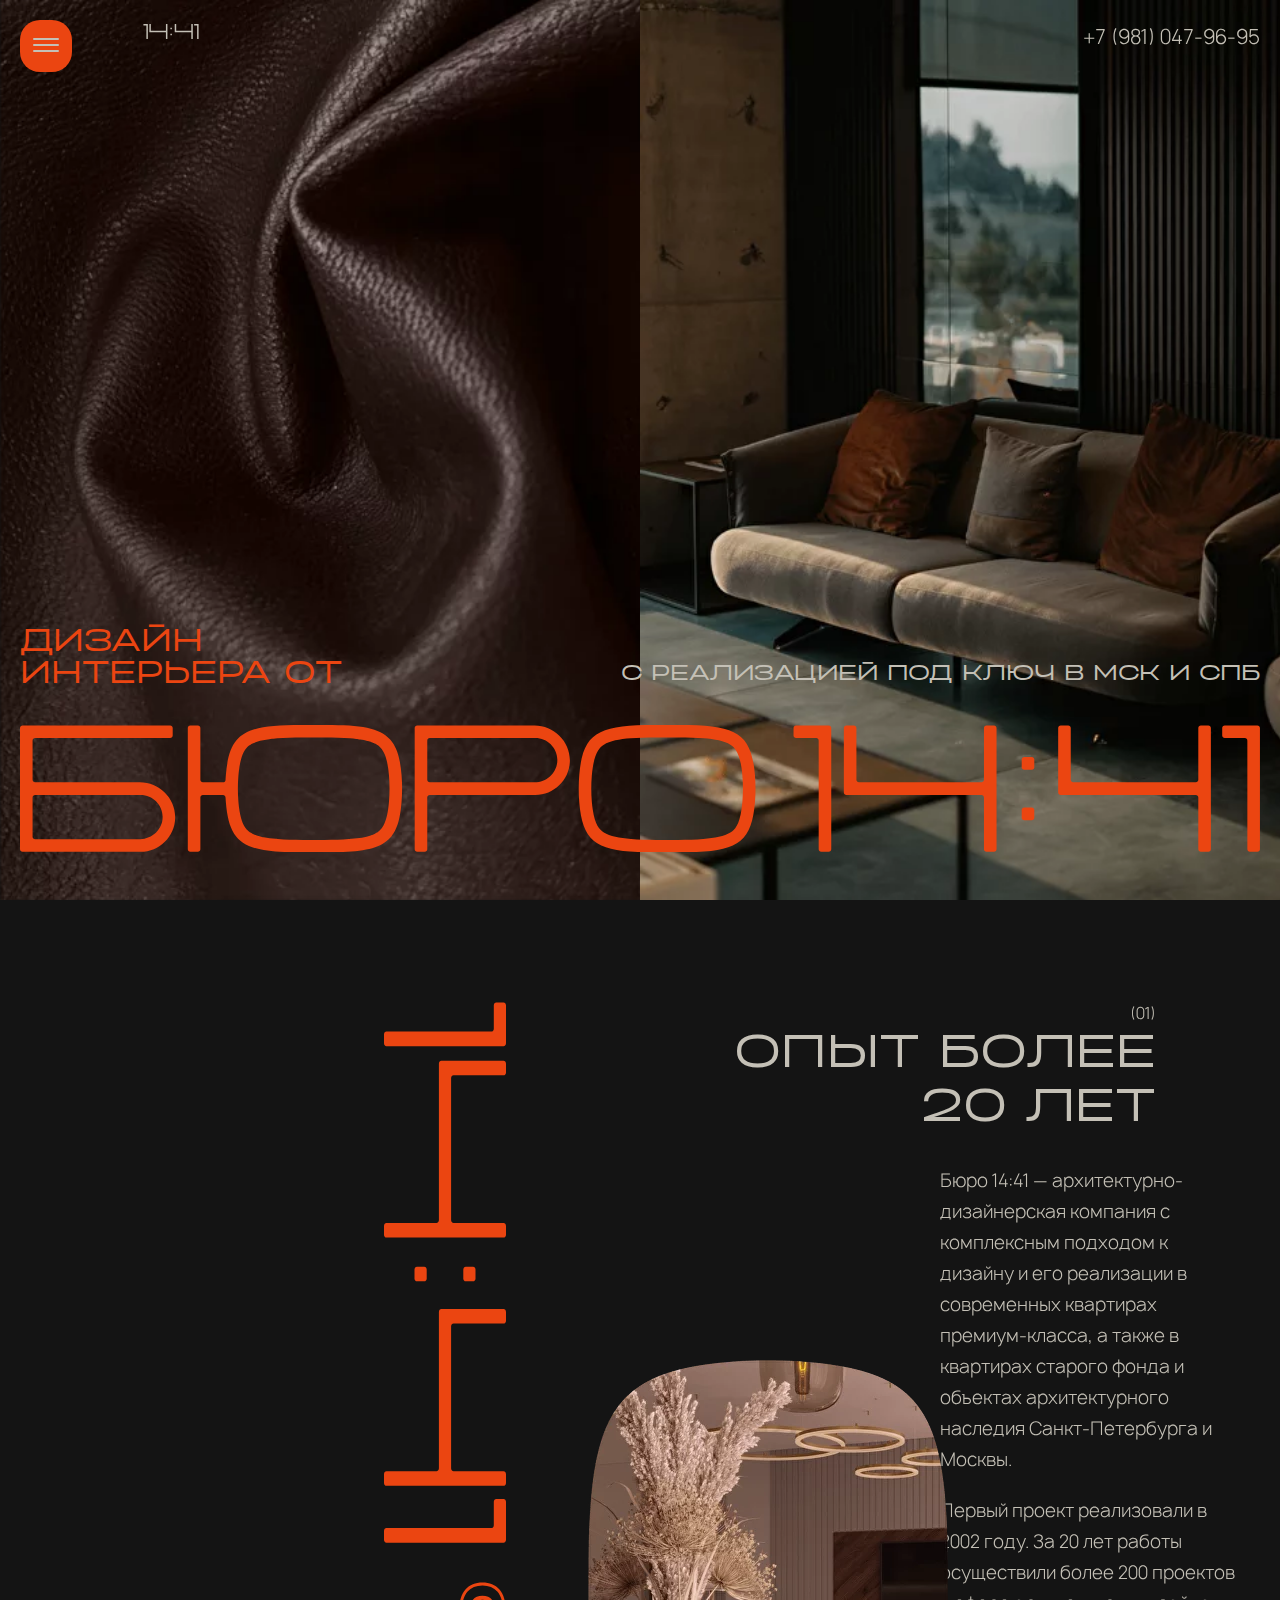
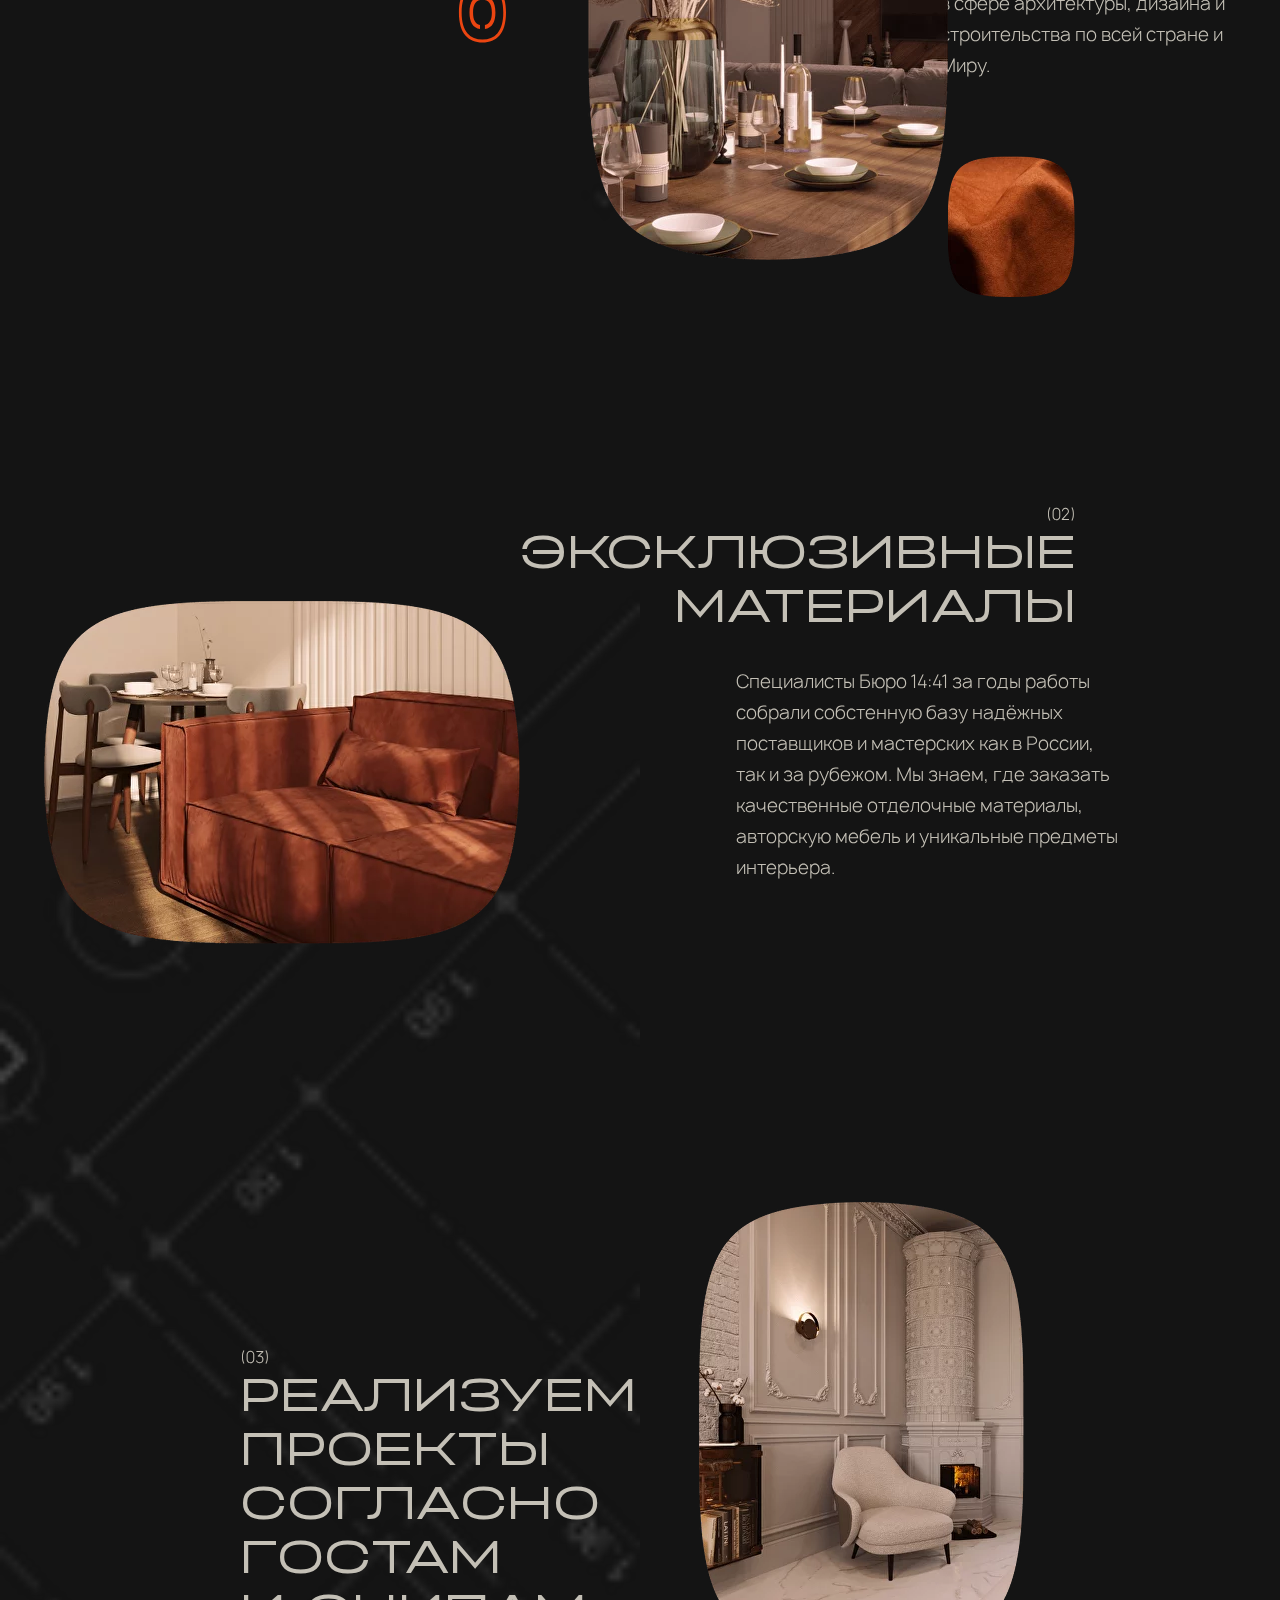
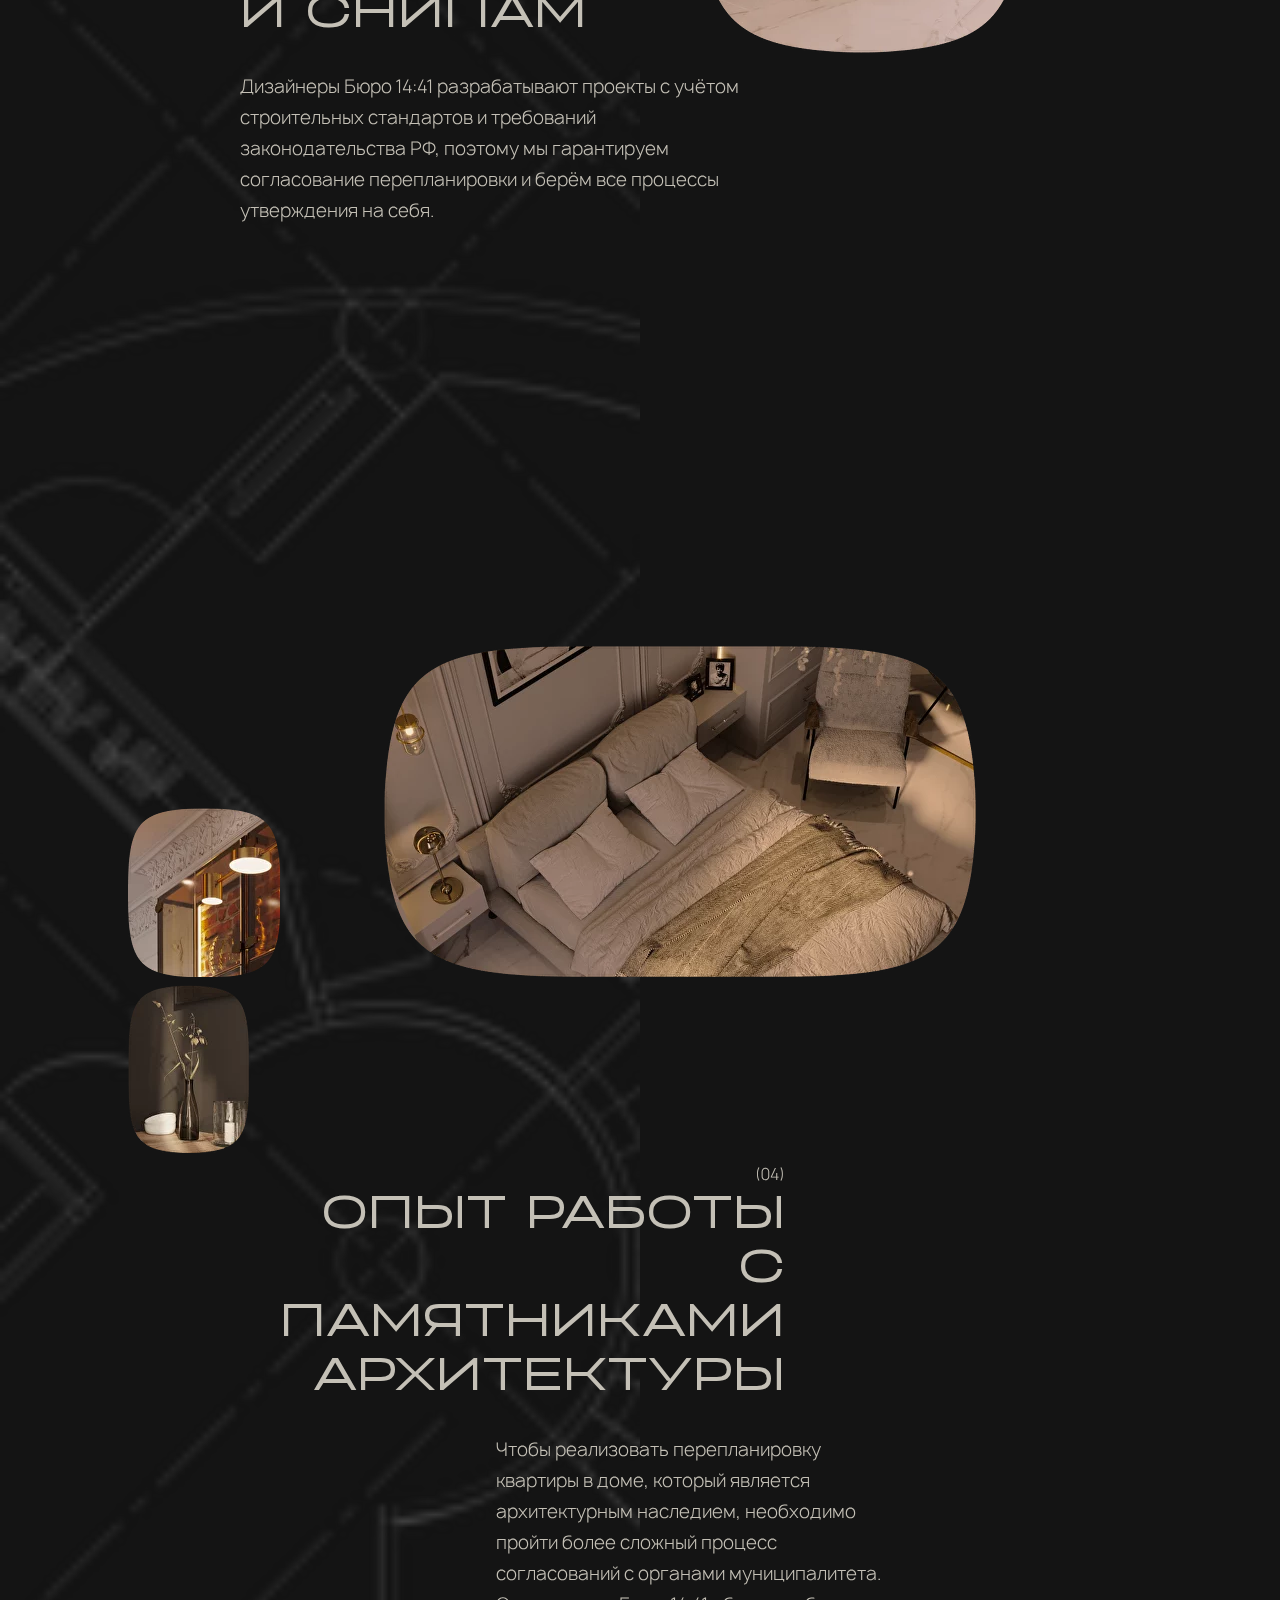
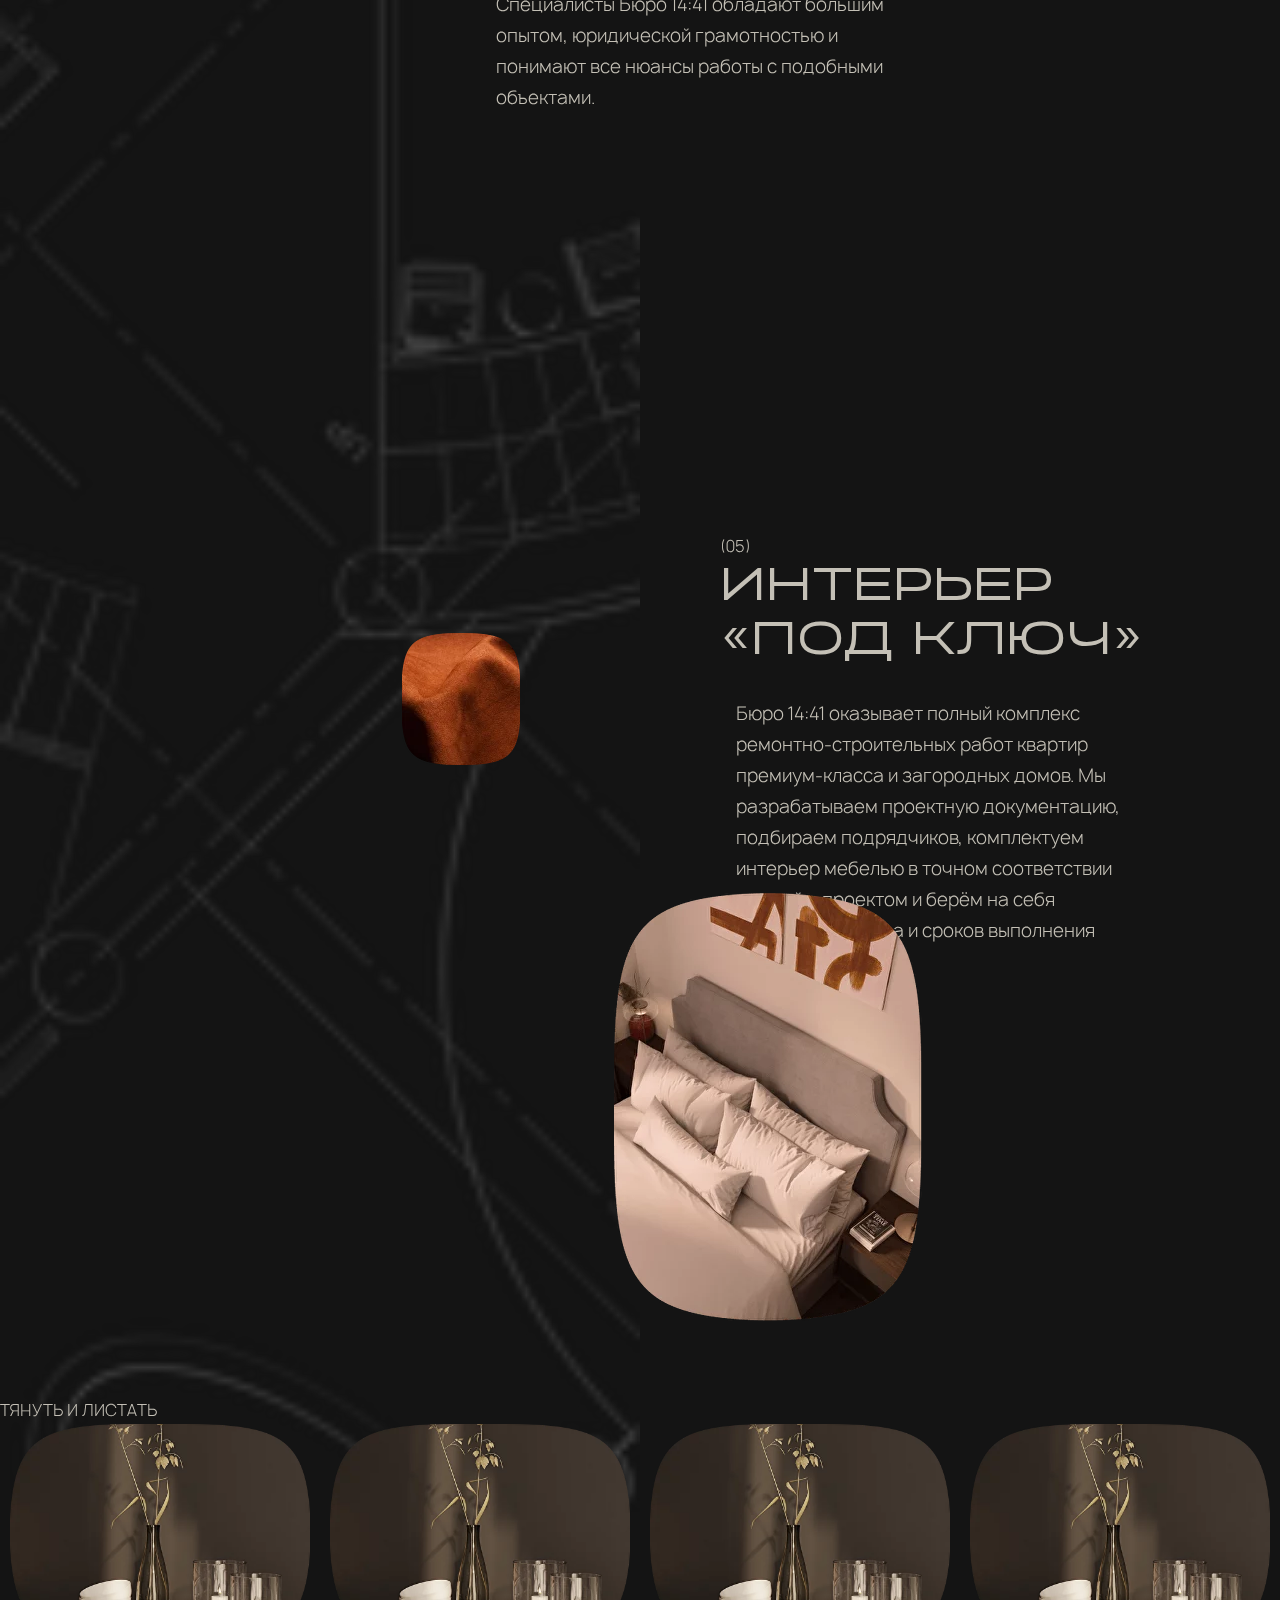
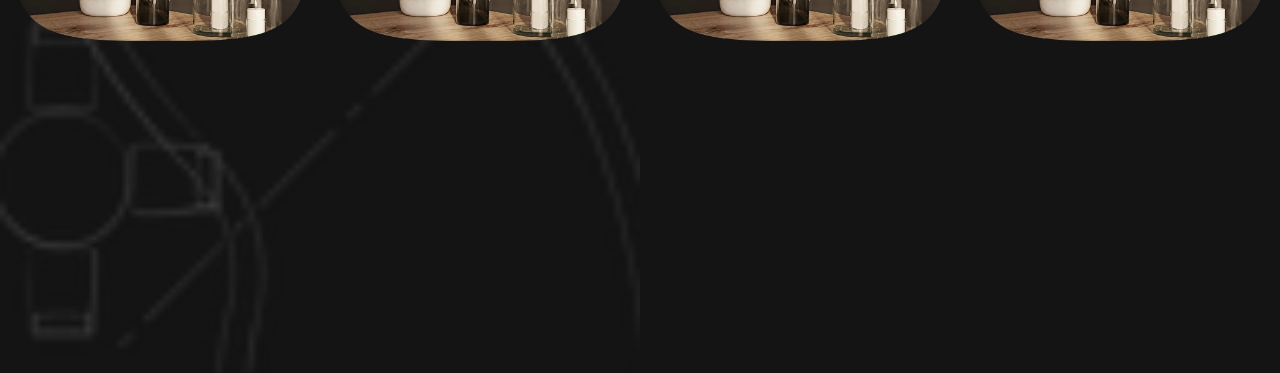
==== index.html @ eb059abb "first commit" ====
<!DOCTYPE html>
<html lang="en">
<head>
    <meta charset="UTF-8">
    <meta http-equiv="X-UA-Compatible" content="IE=edge">
    <meta name="viewport" content="width=device-width, initial-scale=1.0">
    <link rel="stylesheet" href="assets/template/css/slick.css">
    <link rel="stylesheet" href="assets/template/css/slick-theme.css">
    <link rel="stylesheet" href="assets/template/css/main.css">
    <title>Document</title>
</head>
<body>
    <main>
        <section class="first">
            <header class="header">
                <button class="menu-btn">
                    <span></span>
                </button>
                <span class="logo">
                    <svg xmlns="http://www.w3.org/2000/svg" width="58" height="15" viewBox="0 0 195 53" fill="none"> <path d="M84.8782 1.05698V51.7922C84.8782 52.3735 84.4049 52.8492 83.8264 52.8492H80.6711C80.0926 52.8492 79.6193 52.3735 79.6193 51.7922V30.124C79.6193 29.5427 79.146 29.067 78.5675 29.067H22.0873C21.5088 29.067 21.0355 28.5914 21.0355 28.0101V1.05698C21.0355 0.475642 21.5088 0 22.0873 0H25.2426C25.8211 0 26.2944 0.475642 26.2944 1.05698V22.7251C26.2944 23.3065 26.7677 23.7821 27.3461 23.7821H78.5675C79.146 23.7821 79.6193 23.3065 79.6193 22.7251V1.05698C79.6193 0.475642 80.0926 0 80.6711 0H83.8264C84.4049 0 84.8782 0.475642 84.8782 1.05698Z" fill="#C4C0B6"></path> <path d="M15.7766 1.05698V51.7922C15.7766 52.3735 15.3033 52.8492 14.7249 52.8492H11.5695C10.9911 52.8492 10.5178 52.3735 10.5178 51.7922V6.3419C10.5178 5.76056 10.0445 5.28492 9.46598 5.28492H1.05179C0.473312 5.28492 0 4.80927 0 4.22793V1.05698C0 0.475642 0.473312 0 1.05179 0H14.7249C15.3033 0 15.7766 0.475642 15.7766 1.05698Z" fill="#C4C0B6"></path> <path d="M174.489 1.05698V51.7922C174.489 52.3735 174.016 52.8492 173.438 52.8492H170.282C169.704 52.8492 169.231 52.3735 169.231 51.7922V30.124C169.231 29.5427 168.757 29.067 168.179 29.067H111.698C111.12 29.067 110.647 28.5914 110.647 28.0101V1.05698C110.647 0.475642 111.12 0 111.698 0H114.854C115.432 0 115.906 0.475642 115.906 1.05698V22.7251C115.906 23.3065 116.379 23.7821 116.957 23.7821H168.179C168.757 23.7821 169.231 23.3065 169.231 22.7251V1.05698C169.231 0.475642 169.704 0 170.282 0H173.438C174.016 0 174.489 0.475642 174.489 1.05698Z" fill="#C4C0B6"></path> <path d="M194.999 1.05698V51.7922C194.999 52.3735 194.526 52.8492 193.947 52.8492H190.792C190.213 52.8492 189.74 52.3735 189.74 51.7922V6.3419C189.74 5.76056 189.267 5.28492 188.688 5.28492H180.274C179.696 5.28492 179.222 4.80927 179.222 4.22793V1.05698C179.222 0.475642 179.696 0 180.274 0H193.947C194.526 0 194.999 0.475642 194.999 1.05698Z" fill="#C4C0B6"></path> <path d="M100.655 17.4402V14.2693C100.655 13.6855 100.184 13.2123 99.603 13.2123H96.4477C95.8668 13.2123 95.3959 13.6855 95.3959 14.2693V17.4402C95.3959 18.024 95.8668 18.4972 96.4477 18.4972H99.603C100.184 18.4972 100.655 18.024 100.655 17.4402Z" fill="#C4C0B6"></path> <path d="M100.655 38.5799V35.4089C100.655 34.8252 100.184 34.352 99.603 34.352H96.4477C95.8668 34.352 95.3959 34.8252 95.3959 35.4089V38.5799C95.3959 39.1636 95.8668 39.6369 96.4477 39.6369H99.603C100.184 39.6369 100.655 39.1636 100.655 38.5799Z" fill="#C4C0B6"></path> </svg> 
                </span>
                <a href="tel:+79810479695" class="header_phone phone">+7 (981) 047-96-95</a>

                <div class="nav">
                   <ul class="nav_list nav_list-menu">
                        <li class="nav_item">
                            <span class="nav_count">(01)</span>
                            <a href="#" class="nav_link">О нас</a>
                        </li>
                        <li class="nav_item">
                            <span class="nav_count">(02)</span>
                            <a href="#" class="nav_link">Услуги</a>
                        </li>
                        <li class="nav_item nav_item--row">
                            <span class="nav_count">(03)</span>
                            <a href="#" class="nav_link">Расчёт
                                <span class="nav_subtext nav_subtext-rigth">Стоимости</span>
                            </a>
                        </li>
                        <li class="nav_item">
                            <span class="nav_count">(04)</span>
                            <a href="#" class="nav_link">Основатели</a>
                        </li>
                        <li class="nav_item">
                            <span class="nav_count">(05)</span>
                            <a href="#" class="nav_link">Проекты</a>
                        </li>
                        <li class="nav_item nav_item--row">
                            <span class="nav_count">(06)</span>
                            <a href="#" class="nav_link">
                                <span class="nav_subtext">Историческое</span>
                                Наследие
                            </a>
                        </li>
                   </ul>
                   <ul class="nav_list nav_list--socials">
                        <li class="nav_item">
                            <a href="https://www.instagram.com/bureau14.41/?igshid=YmMyMTA2M2Y=">
                                <svg xmlns="http://www.w3.org/2000/svg" width="27" height="27" viewBox="0 0 69 69" fill="none"> <path d="M49.9588 0H19.0414C8.54196 0 0 8.54236 0 19.0418V49.9592C0 60.459 8.54196 69.0009 19.0414 69.0009H49.9588C60.459 69.0009 69.0009 60.4586 69.0009 49.9592V19.0418C69.0013 8.54236 60.459 0 49.9588 0ZM62.8792 49.9592C62.8792 57.0832 57.0832 62.8788 49.9592 62.8788H19.0414C11.9177 62.8792 6.1221 57.0832 6.1221 49.9592V19.0418C6.1221 11.9181 11.9177 6.1221 19.0414 6.1221H49.9588C57.0828 6.1221 62.8788 11.9181 62.8788 19.0418V49.9592H62.8792Z" fill="#EB4511"></path> <path d="M34.4998 16.72C24.6959 16.72 16.72 24.6958 16.72 34.4996C16.72 44.303 24.6959 52.2784 34.4998 52.2784C44.3037 52.2784 52.2796 44.303 52.2796 34.4996C52.2796 24.6958 44.3037 16.72 34.4998 16.72ZM34.4998 46.156C28.072 46.156 22.8421 40.9269 22.8421 34.4992C22.8421 28.0711 28.0716 22.8416 34.4998 22.8416C40.928 22.8416 46.1575 28.0711 46.1575 34.4992C46.1575 40.9269 40.9276 46.156 34.4998 46.156Z" fill="#EB4511"></path> <path d="M53.0225 11.53C51.843 11.53 50.6843 12.0074 49.8513 12.8439C49.0142 13.6763 48.533 14.8352 48.533 16.0185C48.533 17.1981 49.0146 18.3566 49.8513 19.1931C50.6839 20.0255 51.843 20.507 53.0225 20.507C54.2061 20.507 55.3612 20.0255 56.1978 19.1931C57.0345 18.3566 57.5121 17.1977 57.5121 16.0185C57.5121 14.8352 57.0345 13.6763 56.1978 12.8439C55.3652 12.0074 54.2061 11.53 53.0225 11.53Z" fill="#EB4511"></path> </svg> 
                            </a>
                        </li>
                        <li class="nav_item">
                            <a href="https://t.me/bureau1441">
                                <svg xmlns="http://www.w3.org/2000/svg" width="27" height="27" viewBox="0 0 69 69" fill="none"> <path d="M34.5907 0.0330157C41.4771 0.0330157 48.3634 0.0971816 55.2479 0.000932144C57.9931 -0.0387 60.1835 1.19178 62.3985 2.48266C63.0022 2.83557 63.5607 3.30361 64.0512 3.80562C64.5512 4.31517 64.9474 4.92664 65.3794 5.49847C65.6473 5.85328 65.9266 6.2043 66.1549 6.58553C66.8378 7.72731 67.7114 8.81247 68.1151 10.0505C68.7019 11.8528 68.9887 13.7457 68.9811 15.6858C68.9472 23.7047 68.9868 31.7255 68.9811 39.7444C68.9773 44.4153 69.0698 49.09 68.8849 53.7534C68.6962 58.5489 66.9095 62.6895 62.9852 65.6921C60.8288 67.3416 58.3685 68.2248 55.6819 68.657C53.4499 69.0155 51.2237 68.9797 48.9898 68.9816C37.9074 68.9891 26.8232 69.042 15.7408 68.9325C11.5543 68.891 7.64694 67.7266 4.50562 64.7221C2.45102 62.7556 1.02092 60.4078 0.394538 57.6204C0.185117 56.69 0.0530475 55.7218 0.0511608 54.7687C0.0285207 41.4882 0.070024 28.2096 0.00021673 14.929C-0.0111034 12.7417 0.420951 10.7639 1.31335 8.80115C2.76798 5.60793 5.13954 3.26398 8.05258 1.47487C9.65815 0.489729 11.4826 0.0065939 13.4353 0.0179174C20.4896 0.0556622 27.5401 0.0330157 34.5907 0.0330157ZM34.3039 64.622C51.1557 64.4446 64.5719 51.2415 64.5531 34.2921C64.5342 17.6882 51.4765 4.15098 34.2662 4.13588C17.5558 4.12078 4.09998 17.4013 4.09055 34.3299C4.083 51.2415 17.5388 64.4465 34.3039 64.622Z" fill="#EB4511"></path> <path d="M49.4018 24.2274C49.2961 24.7483 49.1509 25.5315 48.9754 26.309C48.3849 28.9228 47.7736 31.5329 47.1925 34.1486C46.7435 36.168 46.3397 38.1987 45.8963 40.218C45.4416 42.2845 44.9624 44.3473 44.4964 46.4119C44.3247 47.1687 44.1663 47.9293 43.9964 48.6861C43.6078 50.411 41.7739 51.2112 40.3193 50.1996C37.5176 48.2539 34.763 46.2364 31.9915 44.2492C31.3406 43.783 30.6953 43.3093 30.0482 42.8394C28.6332 41.8127 28.5634 40.9465 29.8105 39.7462C33.1669 36.5077 36.5271 33.2748 39.8797 30.0325C40.1684 29.7532 40.7004 29.4588 40.3589 29.004C39.991 28.5133 39.5495 28.953 39.1911 29.1795C34.3744 32.2104 29.5577 35.2413 24.7523 38.2892C23.5278 39.0668 22.2939 38.9045 21.028 38.4591C19.3243 37.8589 17.6112 37.2833 15.9169 36.653C15.4717 36.4869 14.9755 36.2472 14.6982 35.8887C14.0359 35.0394 14.4755 33.9486 15.5717 33.5353C19.7658 31.95 23.9618 30.3704 28.1577 28.7851C32.2424 27.2413 36.3271 25.6938 40.4118 24.1519C42.4758 23.3725 44.5285 22.5591 46.6114 21.8381C48.1472 21.3059 49.4433 22.3326 49.4018 24.2274Z" fill="#EB4511"></path> </svg> 
                            </a>
                        </li>
                        <li class="nav_item">
                            <a href="https://api.whatsapp.com/send?phone=79810479695">
                                <svg xmlns="http://www.w3.org/2000/svg" width="27" height="27" viewBox="0 0 69 69" fill="none"> <path fill-rule="evenodd" clip-rule="evenodd" d="M40.4934 0.043492C38.5258 0.0382539 36.5582 0.0330157 34.5907 0.0330157C32.6679 0.0330157 30.7451 0.0347 28.8222 0.0363843C23.6943 0.0408763 18.5658 0.0453687 13.4353 0.0179174C11.4826 0.0065939 9.65815 0.489728 8.05258 1.47487C5.13954 3.26398 2.76798 5.60793 1.31335 8.80115C0.420951 10.7639 -0.0111034 12.7417 0.00021673 14.929C0.0445034 23.3544 0.0439897 31.779 0.043476 40.2038C0.04318 45.0586 0.0428839 49.9136 0.0511608 54.7687C0.0530475 55.7218 0.185117 56.69 0.394538 57.6204C1.02092 60.4078 2.45102 62.7556 4.50562 64.7221C7.64694 67.7265 11.5543 68.891 15.7408 68.9325C24.4053 69.0181 33.0709 69.0045 41.7359 68.9908C44.1539 68.987 46.5719 68.9832 48.9898 68.9816C49.1849 68.9814 49.38 68.9815 49.575 68.9817C51.6126 68.9829 53.6449 68.9842 55.6819 68.657C58.3685 68.2248 60.8287 67.3416 62.9852 65.6921C66.9095 62.6895 68.6962 58.5489 68.8849 53.7534C69.0222 50.2912 69.0066 46.8228 68.991 43.3543C68.9856 42.1509 68.9801 40.9475 68.9811 39.7444C68.9833 36.6897 68.9789 33.6348 68.9744 30.5798C68.9673 25.615 68.9601 20.6501 68.9811 15.6858C68.9887 13.7457 68.7019 11.8528 68.1151 10.0505C67.8266 9.16584 67.2982 8.35923 66.7709 7.55425C66.5603 7.23271 66.3498 6.91142 66.1548 6.58553C65.9633 6.26571 65.736 5.96714 65.5095 5.66976C65.466 5.61267 65.4226 5.55562 65.3794 5.49847C65.2642 5.34601 65.1516 5.19074 65.0389 5.03532C64.7287 4.60783 64.4179 4.17932 64.0512 3.80562C63.5607 3.30361 63.0022 2.83557 62.3985 2.48266C60.1835 1.19178 57.9931 -0.0387 55.2479 0.000932144C50.3305 0.0696812 45.4121 0.056587 40.4934 0.043492ZM9.90297 57.7762C9.72814 57.8322 9.53288 57.8947 9.30682 57.9693C9.69822 56.9519 10.0678 55.954 10.4309 54.9735C11.2687 52.7114 12.0721 50.5421 13.0297 48.4407C13.9995 46.3131 13.9017 44.6424 12.8263 42.4703C5.75408 28.1986 14.4707 11.1973 30.2791 8.11337C43.7099 5.49212 56.7497 14.2735 59.1977 27.5869C61.6829 41.1112 52.6065 53.8768 38.9625 56.0876C33.4311 56.9839 28.2222 56.0663 23.3008 53.4683C22.722 53.1643 22.2429 53.1392 21.6485 53.3676C18.6492 54.5172 15.6432 55.6483 12.6371 56.7794C11.9982 57.0198 11.3593 57.2602 10.7205 57.5008C10.474 57.5934 10.2226 57.6739 9.90297 57.7762Z" fill="#EB4511"></path> <path d="M16.1534 51.4799C17.0611 49.1035 17.9263 46.7714 18.8488 44.4614C19.0804 43.8789 19.0156 43.4572 18.684 42.9394C11.3331 31.425 17.3612 16.5927 30.6606 13.445C41.4109 10.9003 52.3428 18.2405 54.0656 29.165C55.7459 39.812 48.8044 49.6287 38.2172 51.4522C33.6303 52.2419 29.2509 51.4781 25.2179 49.1053C24.4972 48.6818 23.9192 48.6522 23.169 48.9592C21.1756 49.7748 19.1527 50.5201 17.1352 51.2747C16.8574 51.3782 16.5924 51.5817 16.1534 51.4799ZM27.5706 21.1867C26.4591 20.9203 25.7051 21.5288 25.0104 22.2834C23.1671 24.2807 22.6632 27.421 24.1082 30.1322C26.585 34.7853 29.8881 38.7209 34.8214 40.9864C36.9556 41.9666 39.1619 42.7674 41.561 42.7249C44.1138 42.6805 46.2516 40.844 46.6759 38.3713C46.8203 37.5299 46.7166 36.742 45.8496 36.313C44.4435 35.6157 43.0226 34.9462 41.6036 34.2731C40.8941 33.9365 40.2939 34.09 39.8066 34.7114C39.3509 35.2939 38.8674 35.8543 38.4209 36.4443C38.0634 36.9159 37.6688 36.975 37.1316 36.7439C34.3398 35.5399 32.0852 33.7145 30.3698 31.1901C29.8233 30.3875 29.7714 29.84 30.5347 29.1539C31.6647 28.1386 31.9352 26.9309 31.1479 25.5161C30.6421 24.6062 30.2457 23.626 29.8918 22.644C29.488 21.5232 28.8137 20.9425 27.5706 21.1867Z" fill="#EB4511"></path> </svg> 
                            </a>
                        </li>
                        <li class="nav_item">
                            <a href="https://vk.com/public211568130">
                                <svg xmlns="http://www.w3.org/2000/svg" width="27" height="27" viewBox="0 0 137 137" fill="none"> <path fill-rule="evenodd" clip-rule="evenodd" d="M68.679 0.0655519C72.5856 0.0655519 76.4922 0.0759523 80.3987 0.0863525C90.1647 0.112352 99.9301 0.13835 109.694 0.00185075C115.144 -0.076838 119.493 2.36626 123.891 4.92926C125.09 5.62997 126.198 6.55924 127.172 7.55597C127.9 8.2979 128.517 9.14866 129.133 9.9974L129.133 9.99753C129.357 10.3061 129.581 10.6144 129.809 10.9171L130.068 11.2572C130.517 11.8476 130.969 12.4404 131.349 13.0754C131.736 13.7225 132.154 14.3604 132.572 14.9988C133.619 16.5971 134.668 18.1986 135.241 19.9551C136.406 23.5335 136.976 27.2918 136.961 31.1438C136.919 40.9976 136.933 50.8529 136.947 60.7078V60.7156C136.956 66.7812 136.965 72.8467 136.961 78.9116C136.959 81.2947 136.969 83.6783 136.98 86.0619L136.98 86.0791C137.011 92.9657 137.042 99.8522 136.769 106.726C136.395 116.248 132.847 124.469 125.056 130.43C120.774 133.705 115.889 135.459 110.555 136.317C106.511 136.967 102.476 136.964 98.4301 136.962L97.2682 136.961C92.4678 136.965 87.6671 136.972 82.8663 136.98H82.8658H82.8623C65.6593 137.007 48.455 137.034 31.2531 136.864C22.9408 136.782 15.1828 134.47 8.9458 128.504C4.86644 124.6 2.02701 119.938 0.783348 114.404C0.367545 112.557 0.105325 110.634 0.101579 108.742C0.0851451 99.1023 0.0857329 89.463 0.0863207 79.8237C0.0873407 63.0965 0.0883606 46.3696 0.000430314 29.6413C-0.0220455 25.2984 0.835789 21.3715 2.60763 17.4745C5.49577 11.1344 10.2045 6.48055 15.9882 2.92832C19.176 0.972345 22.7984 0.0130921 26.6755 0.0355745C36.862 0.0900785 47.0445 0.0811589 57.2259 0.0722403C61.0437 0.068896 64.8614 0.0655519 68.679 0.0655519ZM106.76 79.1958C105.903 78.3992 105.046 77.6024 104.201 76.7929C101.324 74.0381 101.14 72.4394 103.457 69.2672C104.799 67.4184 106.197 65.6087 107.594 63.7996C108.822 62.2103 110.05 60.6213 111.239 59.0066C111.329 58.8845 111.419 58.7624 111.508 58.6403C113.799 55.5286 116.097 52.4075 117.3 48.6904C118.093 46.2283 117.389 45.1436 114.82 44.7139C114.382 44.6403 113.925 44.6339 113.473 44.6339L98.2285 44.6206C96.3501 44.585 95.3104 45.3904 94.6479 47.0272C93.7537 49.2332 92.8309 51.4409 91.7579 53.5668C89.3398 58.4015 86.6331 63.0705 82.8408 67.0212C82.7865 67.0775 82.7319 67.1348 82.6768 67.1925C81.8793 68.0283 80.9871 68.9632 79.6774 68.543C77.9278 67.912 77.4154 65.0827 77.4427 64.1293L77.4292 46.8598C77.0878 44.3971 76.534 43.2975 74.0404 42.8145H58.2011C56.0889 42.8145 55.0293 43.6202 53.9029 44.9146C53.2543 45.665 53.0549 46.1543 54.3944 46.4035C57.0196 46.892 58.5013 48.5637 58.8914 51.1459C59.5267 55.2835 59.4789 59.4286 59.1167 63.5807C59.0073 64.7874 58.7948 66.0011 58.3097 67.128C57.5451 68.9052 56.3076 69.2672 54.6823 68.1748C53.2133 67.1883 52.1816 65.7865 51.1697 64.3848C47.3705 59.1198 44.3436 53.4397 41.8699 47.4695C41.1524 45.7464 39.9222 44.7003 38.0639 44.6735C33.4863 44.5988 28.9148 44.5926 24.3427 44.6798C21.5892 44.7265 20.7692 46.0413 21.8904 48.4907C26.8712 59.3625 32.4133 69.9382 39.6497 79.5624C43.3667 84.5049 47.6369 88.871 53.1438 91.9635C59.3901 95.4716 66.1138 96.5236 73.1985 96.1957C76.5135 96.0474 77.5111 95.1957 77.6612 91.9563C77.7706 89.7361 78.0233 87.5303 79.1368 85.5381C80.2302 83.5795 81.891 83.2064 83.8041 84.4253C84.7605 85.035 85.5612 85.8063 86.3261 86.6259C86.9291 87.2741 87.525 87.9284 88.1208 88.5827C89.3685 89.953 90.6161 91.3231 91.9294 92.6361C94.354 95.0621 97.2377 96.4904 100.852 96.196L114.868 96.2023C117.122 96.0549 118.298 93.339 117 90.8709C116.084 89.1347 114.887 87.591 113.623 86.0949C111.518 83.6194 109.14 81.4086 106.76 79.1958Z" fill="#EB4511"></path> </svg> 
                            </a>
                        </li>
                   </ul>
                </div>
            </header>

            <div class="bg bg-left" style="background-image: url(assets/template/img/first-left-bg.png);"></div>
            <div class="bg bg-right" style="background-image: url(assets/template/img/first-rigth-bg.png);"></div>
            <div class="container">
                <div class="first_text">
                    <p class="text-orange">ДИЗАЙН <br> ИНТЕРЬЕРА ОТ</p>
                    <p>С РЕАЛИЗАЦИЕЙ ПОД КЛЮЧ В МСК И СПБ</p>
                </div>
                <div class="first_title">
                    <svg xmlns="http://www.w3.org/2000/svg"  viewBox="0 0 4640 477" fill="none"> <path d="M3654.35 11.2063V465.134C3654.35 470.335 3650.11 474.591 3644.93 474.591H3616.69C3611.51 474.591 3607.28 470.335 3607.28 465.134V271.269C3607.28 266.068 3603.04 261.812 3597.86 261.812H3092.33C3087.15 261.812 3082.92 257.557 3082.92 252.355V11.2063C3082.92 6.00508 3087.15 1.74951 3092.33 1.74951H3120.57C3125.75 1.74951 3129.99 6.00508 3129.99 11.2063V205.071C3129.99 210.273 3134.22 214.528 3139.4 214.528H3597.86C3603.04 214.528 3607.28 210.273 3607.28 205.071V11.2063C3607.28 6.00508 3611.51 1.74951 3616.69 1.74951H3644.93C3650.11 1.74951 3654.35 6.00508 3654.35 11.2063Z" fill="#EB4511"></path> <path d="M3035.84 11.2063V465.134C3035.84 470.335 3031.61 474.591 3026.43 474.591H2998.19C2993.01 474.591 2988.77 470.335 2988.77 465.134V58.4905C2988.77 53.2892 2984.54 49.0336 2979.36 49.0336H2904.05C2898.87 49.0336 2894.63 44.7781 2894.63 39.5768V11.2063C2894.63 6.00508 2898.87 1.74951 2904.05 1.74951H3026.43C3031.61 1.74951 3035.84 6.00508 3035.84 11.2063Z" fill="#EB4511"></path> <path d="M4456.43 11.2063V465.134C4456.43 470.335 4452.19 474.591 4447.01 474.591H4418.77C4413.59 474.591 4409.36 470.335 4409.36 465.134V271.269C4409.36 266.068 4405.12 261.812 4399.94 261.812H3894.41C3889.23 261.812 3884.99 257.557 3884.99 252.355V11.2063C3884.99 6.00508 3889.23 1.74951 3894.41 1.74951H3922.65C3927.83 1.74951 3932.06 6.00508 3932.06 11.2063V205.071C3932.06 210.273 3936.3 214.528 3941.48 214.528H4399.94C4405.12 214.528 4409.36 210.273 4409.36 205.071V11.2063C4409.36 6.00508 4413.59 1.74951 4418.77 1.74951H4447.01C4452.19 1.74951 4456.43 6.00508 4456.43 11.2063Z" fill="#EB4511"></path> <path d="M4640 11.2063V465.134C4640 470.335 4635.76 474.591 4630.59 474.591H4602.34C4597.17 474.591 4592.93 470.335 4592.93 465.134V58.4905C4592.93 53.2892 4588.69 49.0336 4583.52 49.0336H4508.2C4503.03 49.0336 4498.79 44.7781 4498.79 39.5768V11.2063C4498.79 6.00508 4503.03 1.74951 4508.2 1.74951H4630.59C4635.76 1.74951 4640 6.00508 4640 11.2063Z" fill="#EB4511"></path> <path d="M3795.56 157.787V129.417C3795.56 124.194 3791.34 119.96 3786.15 119.96H3757.9C3752.7 119.96 3748.49 124.194 3748.49 129.417V157.787C3748.49 163.01 3752.7 167.244 3757.9 167.244H3786.15C3791.34 167.244 3795.56 163.01 3795.56 157.787Z" fill="#EB4511"></path> <path d="M3795.56 346.924V318.553C3795.56 313.33 3791.34 309.096 3786.15 309.096H3757.9C3752.7 309.096 3748.49 313.33 3748.49 318.553V346.924C3748.49 352.147 3752.7 356.38 3757.9 356.38H3786.15C3791.34 356.38 3795.56 352.147 3795.56 346.924Z" fill="#EB4511"></path> <path d="M1427.83 187.292C1426.32 169.041 1424.25 152.491 1421.38 137.502C1420.44 132.537 1419.4 127.714 1418.27 123.081C1416.77 116.886 1415.12 111.023 1413.29 105.396C1412.16 101.945 1410.93 98.6347 1409.71 95.3721C1408.44 92.1568 1407.12 89.036 1405.71 86.0098C1404.29 82.9837 1402.84 80.052 1401.28 77.215C1399.73 74.3779 1398.13 71.6355 1396.43 69.0348C1394.69 66.3869 1392.95 63.8336 1391.07 61.4221C1389.23 58.9633 1387.26 56.5991 1385.23 54.3295C1345.74 10.2134 1274 0 1146.49 0H1051.69C842.37 0 783.391 27.4721 770.352 187.292C770.117 190.319 769.882 193.345 769.693 196.418C769.505 198.972 769.364 201.572 769.222 204.173C769.175 204.598 769.128 205.024 769.128 205.497C768.893 210.556 764.798 214.528 759.761 214.528H684.402C679.224 214.528 674.988 210.273 674.988 205.071V11.2063C674.988 6.00508 670.751 1.74951 665.574 1.74951H637.332C632.154 1.74951 627.917 6.00508 627.917 11.2063V465.134C627.917 470.335 632.154 474.591 637.332 474.591H665.574C670.751 474.591 674.988 470.335 674.988 465.134V271.269C674.988 266.068 679.224 261.812 684.402 261.812H759.761C764.798 261.812 768.893 265.784 769.128 270.844C769.128 271.269 769.128 271.647 769.222 272.026C769.317 274.674 769.505 277.321 769.693 279.969C769.882 283.043 770.117 286.069 770.352 289.095C783.391 448.916 842.37 476.34 1051.69 476.34H1146.49C1274 476.34 1345.74 466.174 1385.23 422.058C1387.26 419.789 1389.23 417.424 1391.07 414.966C1392.95 412.554 1394.69 410.001 1396.43 407.353C1398.13 404.752 1399.73 402.01 1401.28 399.173C1402.84 396.336 1404.29 393.404 1405.71 390.378C1407.12 387.352 1408.44 384.231 1409.71 381.016C1410.93 377.753 1412.16 374.443 1413.29 370.991C1415.12 365.412 1416.77 359.501 1418.27 353.307C1419.4 348.673 1420.44 343.85 1421.38 338.885C1424.25 323.896 1426.32 307.347 1427.83 289.095C1430.56 255.24 1430.56 221.148 1427.83 187.292ZM1380.9 285.218C1380.71 287.819 1380.48 290.325 1380.24 292.783C1379.96 295.715 1379.68 298.552 1379.35 301.295C1379.16 303.186 1378.92 305.03 1378.69 306.874C1378.31 309.948 1377.89 312.926 1377.46 315.811C1377.14 317.939 1376.85 319.972 1376.52 321.958C1376.15 324.275 1375.77 326.45 1375.35 328.625C1374.92 330.8 1374.55 332.88 1374.08 334.914C1373.37 338.318 1372.62 341.581 1371.86 344.607C1371.49 345.931 1371.16 347.207 1370.83 348.437C1370.12 351.085 1369.37 353.591 1368.57 355.955C1366.64 361.913 1364.57 367.114 1362.36 371.748C1361.93 372.646 1361.46 373.545 1361.04 374.396C1358.64 379.124 1356.09 383.096 1353.46 386.548C1352.94 387.257 1352.38 387.919 1351.86 388.581C1347.81 393.451 1343.62 397.187 1339.34 400.166C1338.87 400.544 1338.4 400.875 1337.93 401.206C1337.17 401.679 1336.47 402.152 1335.71 402.624C1333.41 404.09 1330.96 405.461 1328.32 406.738C1327.05 407.4 1325.73 408.062 1324.37 408.629C1323 409.244 1321.59 409.859 1320.13 410.426C1318.96 410.946 1317.73 411.419 1316.46 411.845C1315.1 412.365 1313.73 412.838 1312.32 413.311C1292.74 419.883 1268.12 423.76 1240.82 426.03C1238.75 426.172 1236.68 426.361 1234.56 426.503C1234.18 426.55 1233.76 426.597 1233.34 426.597C1232.3 426.692 1231.31 426.787 1230.28 426.834C1204.58 429.104 1174.69 429.955 1139.95 429.955H1058.19C1022.18 429.955 991.347 429.056 964.941 426.597H964.658C964.282 426.597 963.952 426.55 963.576 426.503C961.599 426.361 959.669 426.219 957.739 426.03C941.406 424.706 926.014 422.767 912.081 420.025C909.821 419.599 907.656 419.127 905.491 418.654C901.208 417.708 897.065 416.668 893.112 415.533C891.558 415.107 890.052 414.682 888.593 414.162C887.698 413.925 886.804 413.594 885.91 413.311C884.498 412.838 883.086 412.365 881.721 411.845C880.45 411.372 879.226 410.899 878.049 410.426C876.59 409.859 875.178 409.244 873.813 408.629C872.448 408.062 871.13 407.4 869.859 406.738C867.223 405.461 864.775 404.09 862.469 402.624C861.716 402.152 861.01 401.679 860.256 401.206C859.786 400.875 859.315 400.544 858.844 400.166C855.785 398.038 852.725 395.484 849.713 392.411C849.195 391.844 848.63 391.276 848.112 390.662C847.453 389.952 846.841 389.196 846.182 388.439C845.665 387.824 845.147 387.21 844.676 386.548C844.205 385.933 843.735 385.271 843.264 384.609C841.522 382.15 839.781 379.408 838.133 376.382C837.616 375.436 837.051 374.396 836.533 373.356C834.085 368.438 831.779 362.811 829.661 356.286C829.331 355.198 828.955 354.064 828.625 352.929C828.39 352.314 828.202 351.699 828.06 351.037C827.637 349.572 827.213 348.059 826.789 346.451C825.801 342.763 824.86 338.838 824.012 334.677C823.447 332.171 822.93 329.523 822.459 326.828C822.177 325.126 821.847 323.471 821.612 321.769C821.376 320.492 821.188 319.168 820.953 317.797C820.953 317.371 820.812 316.946 820.764 316.52C820.294 313.447 819.87 310.231 819.446 306.874C819.211 305.219 819.023 303.47 818.835 301.72C818.223 296.472 817.705 290.987 817.234 285.218C814.692 254.01 814.692 222.377 817.234 191.17C817.893 183.273 818.646 175.897 819.494 169.041C819.776 167.055 820.011 165.163 820.294 163.272C820.482 162.043 820.623 160.861 820.812 159.679C821.094 157.693 821.423 155.707 821.706 153.815C821.988 152.302 822.224 150.836 822.506 149.418C823.448 144.169 824.483 139.252 825.566 134.713C825.942 133.058 826.366 131.497 826.789 129.937C827.166 128.376 827.59 126.816 828.06 125.35C828.343 124.405 828.625 123.459 828.908 122.513C829.143 121.662 829.425 120.811 829.708 120.007C837.71 95.6085 848.065 83.8348 858.844 76.222C859.409 75.7965 859.974 75.4182 860.539 74.9926C861.198 74.5671 861.81 74.1888 862.469 73.7633C864.869 72.2502 867.505 70.7843 870.235 69.4604C871.318 68.893 872.401 68.3729 873.483 67.9473C873.719 67.8055 873.907 67.7109 874.142 67.6163C875.366 67.0489 876.637 66.5288 877.955 66.0087C879.132 65.5358 880.355 65.063 881.579 64.5901C883.368 63.9282 885.157 63.3135 887.039 62.6988H887.086C888.969 62.0368 890.899 61.4694 892.876 60.902C894.712 60.3818 896.642 59.8617 898.619 59.3416C909.068 56.6937 920.553 54.6132 932.886 52.9582C935.145 52.6272 937.452 52.3435 939.758 52.1071C940.794 51.9653 941.829 51.8707 942.865 51.7761C944.701 51.5397 946.583 51.3506 948.466 51.1614C953.126 50.6886 957.88 50.3103 962.681 49.932H962.823C989.653 47.3314 1021.19 46.3857 1058.19 46.3857H1139.95C1176.57 46.3857 1207.87 47.2841 1234.56 49.8375C1234.84 49.8375 1235.12 49.8848 1235.36 49.932C1243.22 50.4995 1250.89 51.2087 1258.33 52.1071C1260.78 52.3908 1263.23 52.6745 1265.63 53.0055C1268.03 53.3365 1270.43 53.6675 1272.78 54.0458C1277.72 54.755 1282.57 55.6061 1287.18 56.5518C1289.07 56.9301 1290.9 57.3084 1292.69 57.7339C1293.91 57.9704 1295.09 58.2541 1296.22 58.5378C1297.96 58.916 1299.66 59.3416 1301.3 59.8144C1303.8 60.4764 1306.25 61.1384 1308.6 61.8949C1309.45 62.1314 1310.3 62.4151 1311.14 62.6988C1311.9 62.9352 1312.6 63.1716 1313.35 63.4553C1314.48 63.7863 1315.52 64.1646 1316.6 64.5901C1317.83 65.0157 1319.05 65.4885 1320.23 66.0087C1321.55 66.5288 1322.82 67.0489 1324.04 67.6163C1324.28 67.6163 1324.46 67.8055 1324.7 67.9473C1325.78 68.3729 1326.86 68.893 1327.95 69.4604C1330.68 70.7843 1333.31 72.2502 1335.71 73.7633C1336.47 74.2361 1337.17 74.7089 1337.93 75.1818C1338.4 75.5128 1338.87 75.8438 1339.34 76.222C1341.74 77.9243 1344.14 79.8156 1346.54 82.0853C1347.1 82.6527 1347.72 83.2201 1348.28 83.8348C1349.46 85.0169 1350.63 86.3408 1351.76 87.7121C1352.38 88.374 1352.89 89.0833 1353.46 89.8399C1354.02 90.5964 1354.59 91.353 1355.15 92.1568C1358.64 97.1216 1361.98 103.174 1364.99 110.645C1365.37 111.591 1365.74 112.536 1366.12 113.529C1366.59 114.664 1367.02 115.846 1367.44 117.028C1368.33 119.534 1369.18 122.135 1369.98 124.972C1370.22 125.87 1370.5 126.816 1370.78 127.809C1371.53 130.41 1372.24 133.152 1372.85 136.036C1373.7 139.63 1374.55 143.46 1375.3 147.479C1376.05 151.498 1376.76 155.801 1377.42 160.293C1377.94 163.745 1378.45 167.339 1378.88 171.121C1379.11 172.824 1379.3 174.62 1379.49 176.417C1379.68 178.072 1379.87 179.774 1380.01 181.524C1380.34 184.645 1380.62 187.86 1380.9 191.17C1383.44 222.377 1383.44 254.01 1380.9 285.218Z" fill="#EB4511"></path> <path d="M1925.46 1.74951H1486.39C1481.21 1.74951 1476.97 6.00508 1476.97 11.2063V465.134C1476.97 470.335 1481.21 474.591 1486.39 474.591H1514.63C1519.81 474.591 1524.04 470.335 1524.04 465.134V271.269C1524.04 266.068 1528.28 261.812 1533.46 261.812H1928.38C1999.03 261.812 2056.45 204.977 2057.77 134.334C2059.18 61.4221 1998.04 1.74951 1925.46 1.74951ZM1926.21 214.528H1533.46C1528.28 214.528 1524.04 210.273 1524.04 205.071V58.4905C1524.04 53.2892 1528.28 49.0336 1533.46 49.0336H1928.38C1973.33 49.0336 2009.99 85.3951 2010.75 130.362C2011.5 176.654 1972.29 214.528 1926.21 214.528Z" fill="#EB4511"></path> <path d="M448.533 214.575H56.4843C51.3066 214.575 47.0703 210.32 47.0703 205.119V58.4905C47.0703 53.2892 51.3066 49.0336 56.4843 49.0336H562.019C567.197 49.0336 571.433 44.7781 571.433 39.5768V11.2063C571.433 6.00508 567.197 1.74951 562.019 1.74951H9.41406C4.23632 1.74951 0 6.00508 0 11.2063V465.134C0 470.335 4.23632 474.591 9.41406 474.591H451.404C522.056 474.591 579.482 417.755 580.8 347.113C582.212 274.201 521.068 214.575 448.533 214.575ZM449.286 427.307H56.4843C51.3066 427.307 47.0703 423.051 47.0703 417.85V271.316C47.0703 266.115 51.3066 261.86 56.4843 261.86H451.404C496.356 261.86 532.977 298.221 533.777 343.188C534.577 389.479 495.368 427.307 449.286 427.307Z" fill="#EB4511"></path> <path d="M2750.27 187.292C2737.23 27.4721 2678.25 0 2468.98 0H2374.18C2164.86 0 2105.88 27.4721 2092.84 187.292C2090.06 221.148 2090.06 255.24 2092.84 289.095C2105.88 448.916 2164.86 476.34 2374.18 476.34H2468.98C2678.25 476.34 2737.23 448.916 2750.27 289.095C2753.05 255.24 2753.05 221.148 2750.27 187.292ZM2658.2 402.624C2635.94 416.715 2599.36 423.429 2557.05 426.503C2556.67 426.55 2556.25 426.597 2555.82 426.597C2529.42 429.056 2498.54 429.955 2462.43 429.955H2380.67C2344.52 429.955 2313.6 429.056 2287.14 426.597C2286.77 426.597 2286.44 426.55 2286.06 426.503C2243.75 423.429 2207.22 416.668 2184.96 402.624C2168.15 392.033 2151.77 373.781 2143.25 316.52C2141.84 307.158 2140.66 296.803 2139.72 285.218C2137.18 254.01 2137.18 222.377 2139.72 191.17C2140.66 179.538 2141.89 169.088 2143.3 159.679C2151.82 102.559 2168.2 84.3076 2184.96 73.7633C2207.08 59.8144 2243.28 53.0528 2285.17 49.932C2312.05 47.3314 2343.63 46.3857 2380.67 46.3857H2462.43C2499.06 46.3857 2530.36 47.2841 2557.05 49.8375C2557.33 49.8375 2557.61 49.8848 2557.85 49.932C2599.83 53.0528 2636.08 59.7672 2658.2 73.7633C2675 84.3549 2691.38 102.701 2699.9 160.293C2701.32 169.514 2702.45 179.774 2703.39 191.17C2705.93 222.377 2705.93 254.01 2703.39 285.218C2702.49 296.472 2701.32 306.638 2699.95 315.811C2691.43 373.639 2675 392.033 2658.2 402.624Z" fill="#EB4511"></path> </svg> 
                </div>
            </div>
            
        </section>

        <section class="introduction">
            <div class="introduction_block">
                <svg class="introduction_el" xmlns="http://www.w3.org/2000/svg" width="122" height="645" viewBox="0 0 483 2534" fill="none"> <path d="M483 2415.1C483 2456.35 474.099 2487.08 456.296 2507.28C440.547 2525.08 418.38 2533.98 389.793 2533.98C361.205 2533.98 339.038 2525.08 323.289 2507.28C305.486 2487.08 296.585 2456.35 296.585 2415.1C296.585 2373.84 305.486 2343.12 323.289 2322.92C339.038 2305.11 361.205 2296.21 389.793 2296.21C418.38 2296.21 440.547 2305.11 456.296 2322.92C474.099 2343.12 483 2373.84 483 2415.1ZM307.369 2415.1C307.369 2452.24 315.244 2479.89 330.992 2498.03C345.029 2514.12 364.629 2522.17 389.793 2522.17C414.956 2522.17 434.556 2514.12 448.593 2498.03C464.341 2479.89 472.216 2452.24 472.216 2415.1C472.216 2377.95 464.341 2350.31 448.593 2332.16C434.556 2316.07 414.956 2308.02 389.793 2308.02C364.629 2308.02 345.029 2316.07 330.992 2332.16C315.244 2350.31 307.369 2377.95 307.369 2415.1ZM352.561 2415.1C352.561 2444.03 361.719 2460.63 380.035 2464.91L380.035 2480.57C352.304 2476.12 338.439 2454.3 338.439 2415.1C338.439 2370.93 355.557 2348.85 389.793 2348.85C424.029 2348.85 441.146 2370.93 441.146 2415.1C441.146 2454.3 427.281 2476.12 399.55 2480.57L399.55 2464.91C417.866 2460.63 427.024 2444.03 427.024 2415.1C427.024 2381.2 414.614 2364.26 389.793 2364.26C364.971 2364.26 352.561 2381.2 352.561 2415.1Z" fill="#EB4511"></path> <path d="M473.34 930.863L9.66054 930.863C4.34756 930.863 0.000593886 925.672 0.000594209 919.328L0.000595974 884.723C0.000596298 878.379 4.34757 873.189 9.66054 873.189L207.69 873.189C213.003 873.189 217.35 867.998 217.35 861.654L217.35 242.232C217.35 235.888 221.697 230.697 227.01 230.697L473.34 230.697C478.653 230.697 483 235.888 483 242.232L483 276.837C483 283.181 478.653 288.372 473.34 288.372L275.31 288.372C269.997 288.372 265.65 293.562 265.65 299.906L265.65 861.654C265.65 867.998 269.997 873.189 275.31 873.189L473.34 873.189C478.653 873.189 483 878.379 483 884.723L483 919.328C483 925.672 478.653 930.863 473.34 930.863Z" fill="#EB4511"></path> <path d="M473.34 173.023L9.66058 173.023C4.3476 173.023 0.000632533 167.832 0.000632857 161.488L0.000634621 126.884C0.000634945 120.539 4.34761 115.349 9.66058 115.349L425.04 115.349C430.353 115.349 434.7 110.158 434.7 103.814L434.7 11.535C434.7 5.19083 439.047 -1.537e-06 444.36 -1.3512e-06L473.34 -3.37801e-07C478.653 -1.5201e-07 483 5.19083 483 11.535L483 161.488C483 167.832 478.653 173.023 473.34 173.023Z" fill="#EB4511"></path> <path d="M473.34 1913.63L9.66049 1913.63C4.34751 1913.63 0.000543768 1908.44 0.000544091 1902.1L0.000545856 1867.49C0.00054618 1861.15 4.34752 1855.96 9.66049 1855.96L207.69 1855.96C213.003 1855.96 217.35 1850.77 217.35 1844.42L217.35 1225C217.35 1218.66 221.697 1213.47 227.01 1213.47L473.34 1213.47C478.653 1213.47 483 1218.66 483 1225L483 1259.61C483 1265.95 478.653 1271.14 473.34 1271.14L275.31 1271.14C269.997 1271.14 265.65 1276.33 265.65 1282.68L265.65 1844.42C265.65 1850.77 269.997 1855.96 275.31 1855.96L473.34 1855.96C478.653 1855.96 483 1861.15 483 1867.49L483 1902.1C483 1908.44 478.653 1913.63 473.34 1913.63Z" fill="#EB4511"></path> <path d="M473.34 2138.56L9.66048 2138.56C4.3475 2138.56 0.000532297 2133.37 0.000532621 2127.03L0.000534386 2092.42C0.000534709 2086.08 4.34751 2080.89 9.66048 2080.89L425.04 2080.89C430.353 2080.89 434.7 2075.7 434.7 2069.35L434.7 1977.07C434.7 1970.73 439.047 1965.54 444.36 1965.54L473.34 1965.54C478.653 1965.54 483 1970.73 483 1977.08L483 2127.03C483 2133.37 478.653 2138.56 473.34 2138.56Z" fill="#EB4511"></path> <path d="M323.61 1103.89L352.59 1103.89C357.925 1103.89 362.25 1098.72 362.25 1092.35L362.25 1057.75C362.25 1051.38 357.925 1046.21 352.59 1046.21L323.61 1046.21C318.275 1046.21 313.95 1051.38 313.95 1057.75L313.95 1092.35C313.95 1098.72 318.275 1103.89 323.61 1103.89Z" fill="#EB4511"></path> <path d="M130.41 1103.89L159.39 1103.89C164.726 1103.89 169.05 1098.72 169.05 1092.35L169.05 1057.75C169.05 1051.38 164.726 1046.21 159.39 1046.21L130.411 1046.21C125.075 1046.21 120.75 1051.38 120.75 1057.75L120.75 1092.35C120.75 1098.72 125.075 1103.89 130.41 1103.89Z" fill="#EB4511"></path> </svg> 
                <img class="introduction_img" src="assets/template/img/intr-1.png" alt="ОПЫТ БОЛЕЕ 20 ЛЕТ">
                <img class="introduction_img introduction_img--bottom" src="assets/template/img/intr-2.png" alt="ОПЫТ БОЛЕЕ 20 ЛЕТ">
                <div class="introduction_text">
                    <div class="fl-left">
                        <span class="introduction_count">(01)</span>
                        <h2 class="introduction_title title">ОПЫТ БОЛЕЕ <br> 20 ЛЕТ</h2>
                    </div>
                    <div class="introduction_text_block">
                        <p>Бюро 14:41 — архитектурно-дизайнерская компания с комплексным подходом к дизайну и его реализации в современных квартирах премиум-класса, а также в квартирах старого фонда и объектах архитектурного наследия Санкт-Петербурга и Москвы.
                        </p>
                        <p>Первый проект реализовали в 2002 году. За 20 лет работы осуществили более 200 проектов в сфере архитектуры, дизайна и строительства по всей стране и Миру.</p>    
                    </div>
                </div>                 
            </div>

            <div class="introduction_block introduction_block--jcsa">
                <img src="assets/template/img/intr-3.png" class="introduction_img introduction_img--second" alt="">
              <div class="introduction_text">
                    <div class="fl-left">
                        <span class="introduction_count">(02)</span>
                        <h2 class="introduction_title title">ЭКСКЛЮЗИВНЫЕ<br> МАТЕРИАЛЫ</h2>
                    </div>
                    <div class="introduction_text_block">
                        <p>Специалисты Бюро 14:41 за годы работы собрали собстенную базу надёжных поставщиков и мастерских как в России, так и за рубежом. Мы знаем, где заказать качественные отделочные материалы, авторскую мебель и уникальные предметы интерьера.</p>    
                    </div>
                </div>                 
            </div>
 
          
            <div class="introduction_block introduction_block--third">
                
                <div class="introduction_text">
                    <div class="fl-right">
                        <span class="introduction_count">(03)</span>
                        <h2 class="introduction_title title">РЕАЛИЗУЕМ<br> ПРОЕКТЫ<br>
                            СОГЛАСНО<br> ГОСТАМ<br>
                            И СНИПАМ</h2>
                    </div>
                    <div class="introduction_text_block">
                        <p>Дизайнеры Бюро 14:41 разрабатывают проекты с учётом строительных стандартов и требований законодательства РФ, поэтому мы гарантируем согласование перепланировки и берём все процессы утверждения на себя.</p>    
                    </div>
                </div>  
                <img src="assets/template/img/intr-4.png" class="introduction_img" alt="">               
            </div>

            <div class="introduction_blok introduction_blok--imgs">
                <img src="assets/template/img/intr-5.png" alt="">
                <img src="assets/template/img/intr-6.png" alt="">
                <img src="assets/template/img/intr-7.png" alt="">
            </div>

            <div class="introduction_block introduction_block--jcsa">
              <div class="introduction_text">
                    <div class="fl-left">
                        <span class="introduction_count">(04)</span>
                        <h2 class="introduction_title title">ОПЫТ РАБОТЫ<br>С ПАМЯТНИКАМИ<br> АРХИТЕКТУРЫ</h2>
                    </div>
                    <div class="introduction_text_block">
                        <p>Чтобы реализовать перепланировку квартиры в доме, который является архитектурным наследием, необходимо пройти более сложный процесс согласований с органами муниципалитета. Специалисты Бюро 14:41 обладают большим опытом, юридической грамотностью и понимают все нюансы работы с подобными объектами.</p>    
                    </div>
                </div>                 
            </div>

            <div class="introduction_block introduction_block--jcsa">
                <img src="assets/template/img/intr-10.png" class="introduction_img introduction_img--second" alt="">
                <img src="assets/template/img/intr-8.png" class="introduction_img " alt="">
              <div class="introduction_text">
                    <div class="fl-right">
                        <span class="introduction_count">(05)</span>
                        <h2 class="introduction_title title">ИНТЕРЬЕР <br> «ПОД КЛЮЧ»</h2>
                    </div>
                    <div class="introduction_text_block">
                        <p>Бюро 14:41 оказывает полный комплекс ремонтно-строительных работ квартир премиум-класса и загородных домов. Мы разрабатываем проектную документацию, подбираем подрядчиков, комплектуем интерьер мебелью в точном соответствии с дизайн-проектом и берём на себя контроль качества и сроков выполнения работ.</p>    
                    </div>
                </div>                 
            </div>

            <p class="slider_title">ТЯНУТЬ И ЛИСТАТЬ</p>
            
            <div class="introduction-slider">
                <div><img src="assets/template/img/slider/slide1.png" alt=""></div>
                <div><img src="assets/template/img/slider/slide1.png" alt=""></div>
                <div><img src="assets/template/img/slider/slide1.png" alt=""></div>
                <div><img src="assets/template/img/slider/slide1.png" alt=""></div>
                <div><img src="assets/template/img/slider/slide1.png" alt=""></div>
                <div><img src="assets/template/img/slider/slide1.png" alt=""></div>
                <div><img src="assets/template/img/slider/slide1.png" alt=""></div>
                <div><img src="assets/template/img/slider/slide1.png" alt=""></div>
                <div><img src="assets/template/img/slider/slide1.png" alt=""></div>
                <div><img src="assets/template/img/slider/slide1.png" alt=""></div>
                <div><img src="assets/template/img/slider/slide1.png" alt=""></div>
            </div>
        </section>
    </main>
    <footer></footer>

    <script src="assets/template/js/jquery.js"></script>
    <script src="assets/template/js/slick.js"></script>

    <script src="assets/template/js/main.js"></script>
</body>
</html>
---- assets/template/css/main.css ----
@font-face {
    font-family: "PhonkSans";
    src: url("../fonts/light.woff") format("woff");
    font-weight: 200;
    font-style: normal;
}
@font-face {
    font-family: "PhonkSans";
    src: url("../fonts/regular.woff") format("woff");
    font-weight: 300;
    font-style: normal;
}
@font-face {
    font-family: "PhonkSans";
    src: url("../fonts/medium.woff") format("woff");
    font-weight: 400;
    font-style: normal;
}
@font-face {
    font-family: "PhonkSans";
    src: url("../fonts/bold.woff") format("woff");
    font-weight: 500;
    font-style: normal;
}
@font-face {
    font-family: "PhonkSans";
    src: url("../fonts/PhonkSans-Light.woff") format("woff");
    font-weight: 600;
    font-style: normal;
}
@font-face {
    font-family: "PhonkSans";
    src: url("../fonts/PhonkSans-Regular.woff") format("woff");
    font-weight: 700;
    font-style: normal;
}

button{
    cursor: pointer;
}

a{
    text-decoration: none;
}
 
*{
    margin: 0;
    padding: 0;
    box-sizing: border-box;
}

ul,li{
    list-style: none;
}

body{
    background-color: #141414;
    font-family: 'PhonkSans',Arial,sans-serif;
    font-weight: 200;
    color: #c4c0b6;
}

.header{
    display: flex;
    justify-content: space-between;
    padding: 20px;
}

.header_phone{
    color: #c4c0b6;
    font-size: 20px;
    position: relative;
    z-index: 100;
}

.menu-btn{
    width: 52px;
    height: 52px;
    background-color: #EB4511;
    border-radius: 20px;
    position: fixed;
    z-index: 100;
    outline: none;
    border: none;
}

.menu-btn::before,.menu-btn::after,.menu-btn span{
    content: '';
    position: absolute;
    left: 0;
    right: 0;
    margin: 0 auto;
    text-align: center;
    height: 2px;
    width: 50%;
    top: 18px;
    border-radius: 10px;
    background: #C4C0B6;
}

.menu-btn span{
    top: 24px;
    transition: 0.2s ;
}

.menu-btn::after{
    top: 30px;
    transform-origin: 0% 100%;
    transition: 0.4s;
}

.menu-btn::before{
    transform-origin: 0% 0%;
    transition: 0.4s;
}

.menu-btn.open::before{
    left: 5px;
    transform: translateY(15px) rotate(-45deg);
}

.menu-btn.open::after{
    left: 5px;
    transform: translateY(-15px) rotate(45deg);
}

.menu-btn.open span{
    opacity: 0;
}

.first{
    height: 100vh;
    display: flex;
    flex-direction: column;
}

.first .container{
    margin-top: auto;
    display: block;
    margin-top: auto;
    margin-bottom: 40px;
}

.first_text{
    display: flex;
    justify-content: space-between;
    font-size: 21px;
    font-weight: 700;
    line-height: 32px;
    margin-bottom: 35px;
    align-items: flex-end;
}

.logo{
    margin-left: 122px;
    position: relative;
    z-index: 100;
    transition: opacity 0.3s, visibility 0s linear 0.3s;
}

.container{
    padding: 0 20px;
}

.text-orange{
    color: #eb4511;
}

.bg{
    height: 100vh;
    background-repeat: no-repeat;
    position: absolute;
    background-size: cover;
    top:0;
    width: 50%;
    z-index: -1;
}

.bg-left{
    left: 0;
}

.bg-right{
    right: 0;
}

.first_text .text-orange{
    font-size: 30px;
}

.nav{
    opacity: 0;
    position: fixed;
    background-color: #141414;
    height: 100%;
    left: 0;
    width: 100%;
    display: flex;
    top: -100vh;
    transition: 0.7s;
    flex-wrap: wrap;
    padding: 100px 20px;
}

.header--opened .nav{
    top: 0;
    opacity: 1;
}

.header--opened .logo svg path {
    fill: rgb(65, 65, 65);
}

.nav_list{
    display: flex;
    flex-wrap: wrap;
}
 
.nav_item{
    text-transform: uppercase;
    display: flex;
    flex-direction: column;
}

.nav_item--row{
    gap: 30px;
    flex-direction: row;
}
 
.nav_link{
    color: #eb4511;
    font-size: 7em;
    font-weight: 700;
    transition: 0.4s;
    position: relative;
}

.nav_link::after{
    position: absolute;
    content: '';
    right: -50px;
    top: 20px;
    width: 15px;
    height: 15px;
    transition: 0.3s;
    background-image: url(../img/arrow-nav.svg);
}

.nav_link:hover{
    color: #fff;
}

.nav_link:hover::after{
    transform: rotate(-45deg);
}

.nav_link:hover .nav_subtext{
    color:#eb4511;
    opacity: 0.6;
}

.nav_subtext{
    font-size: 22px;
    color:#eb4511;
}

.nav_item--row .nav_link{
    display: flex;
    flex-direction: column;
}

.nav_subtext-rigth{
    align-self: flex-end;
}

/* menu order */

.nav_list-menu .nav_item:first-child{
    margin-right: auto;
}
.nav_list-menu .nav_item:nth-child(3){
    justify-content: flex-end;
    margin-right: 23%;
}

.nav_list-menu .nav_item:nth-child(2){
    margin-right: 11%;
}

.nav_list-menu .nav_item:nth-child(4),.nav_item:nth-child(5),.nav_item:nth-child(3){
    width: 100%;
}
.nav_list-menu .nav_item:nth-child(5){
    flex-direction: row;
    justify-content: flex-end;
    gap: 20px;
    margin-right: 5%;
}

.nav_list-menu .nav_item:nth-child(6){
    margin-left: 10%;
}

.nav_list-menu .nav_item--row:last-child .nav_link{
    padding-top: 5px;
}

.nav_list-menu .nav_item:nth-child(4){
    flex: 0;
}

/*  */

 .nav_list--socials{
    margin-left: auto;
    flex-wrap: nowrap;
    gap: 10px;
 }

.introduction{
    position: relative;
    padding: 100px 0;
}

.introduction::before{
    position: absolute;
    width: 50%;
    height: 100%;
    z-index: -1;
    content: '';
    background-image: url(../img/second-1.png);
    background-position: center center;
    background-size: cover;
    background-repeat: no-repeat;
    transform: translateY(131.492px);
}

.introduction_block{
    position: relative;
    display: flex;
    align-items: flex-start;
    padding:0 40px;
    margin-bottom: 400px;
}

.fl-left{
    text-align: right;
    display: block;
    margin-right: auto;
    display: flex;
    flex-wrap: wrap;
    flex-direction: column;
    width: 93%;
}

.introduction_text p{
    margin-bottom: 20px;
    font-size: 18px;
}

.title{
    font-size: 45px;
    font-weight: 700;
}

.introduction_text_block{
    margin-left: 75%;
}


.introduction_title{
    margin-bottom: 30px;
}

.introduction_img{
    position: absolute;
    margin: 0 auto;
    text-align: center;
    left: 20%;
    right: 0;
    top: 360px;
}

.introduction_el{
    position: absolute;
    left:30%;
    text-align: left;
    margin: auto;
    right: auto;
}

.introduction_img--bottom{
    left: 58%;
    top: 756px;
}

.introduction_img--second{
    position: static;
    margin-left: auto;
    margin-top: 100px;
    margin-right: 0;
}

.introduction_block--jcsa{
    justify-content: space-around;
}

.introduction_block--jcsa .introduction_text {
    width: 60%;
}

.introduction_block--jcsa .fl-left{
    width: 67%;
}

.introduction_block--jcsa .introduction_text_block {
    margin-left: 30%;
    width: 54%;
}
 
.fl-right,.introduction_block--third .introduction_text_block{
    margin-left: 200px;
}

.introduction_block--third .introduction_text_block{
    width: 42%;
}

.introduction_block--third .introduction_img{
    left: auto;
    right: 20%;
    top: -142px;
}

.introduction_blok--imgs{
    margin-left: 10%;
}

.introduction_blok--imgs img{
    margin-right: 100px;
}

.introduction-slider .slick-slide{
    margin: 0 10px;
}

.introduction-slider .slick-slide img{
    width: 100%;
}
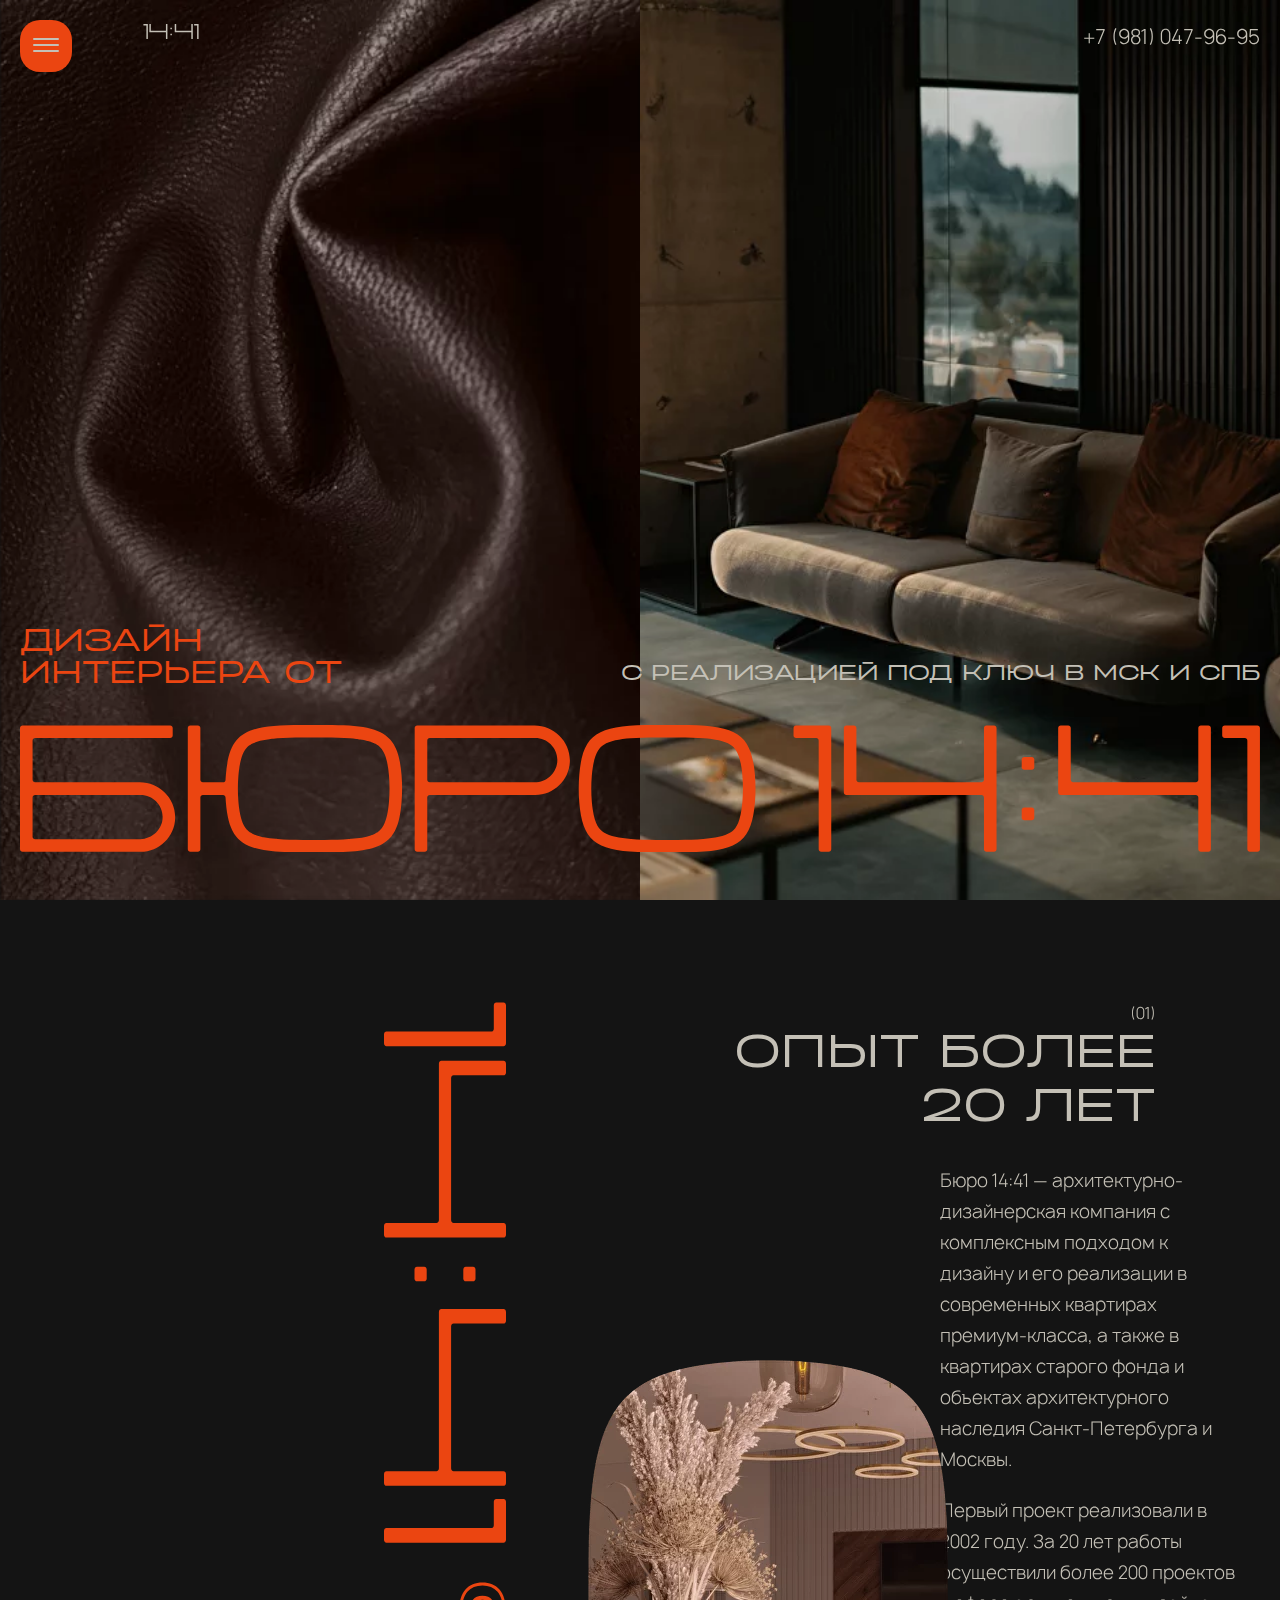
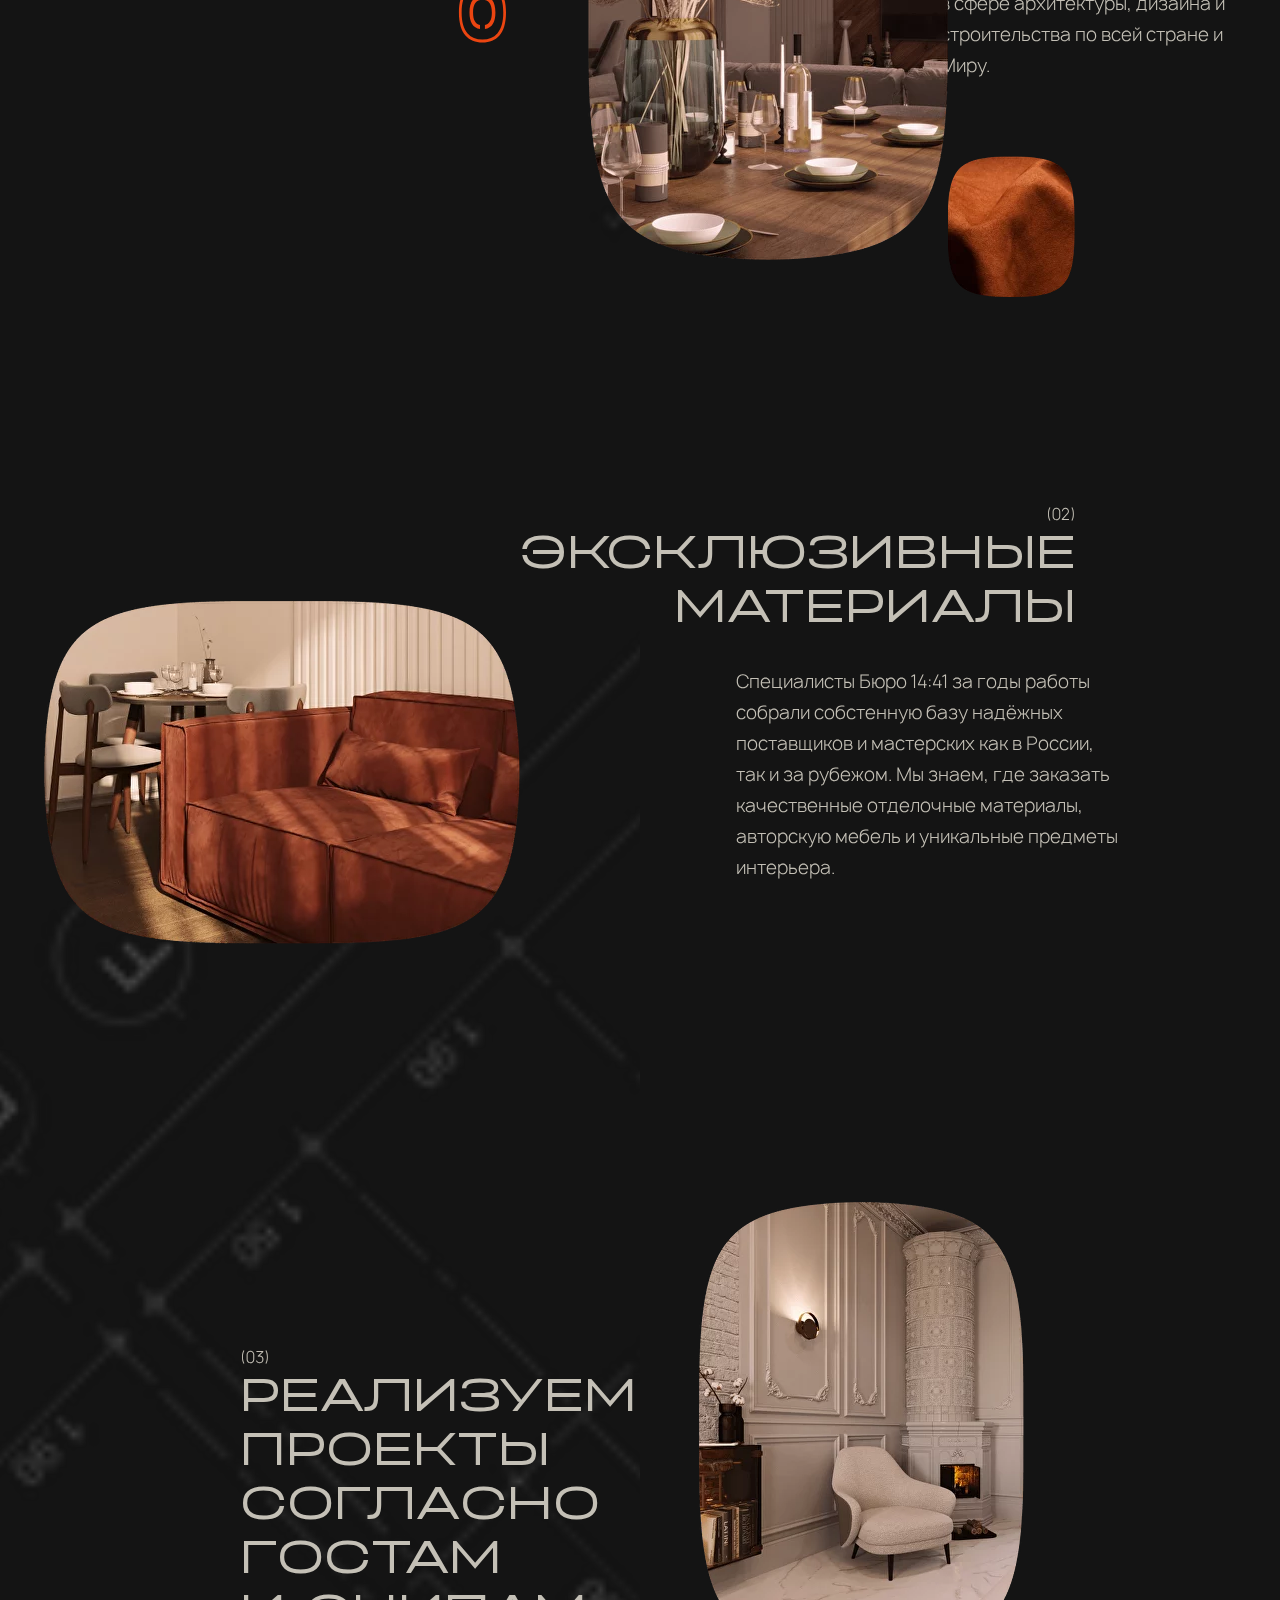
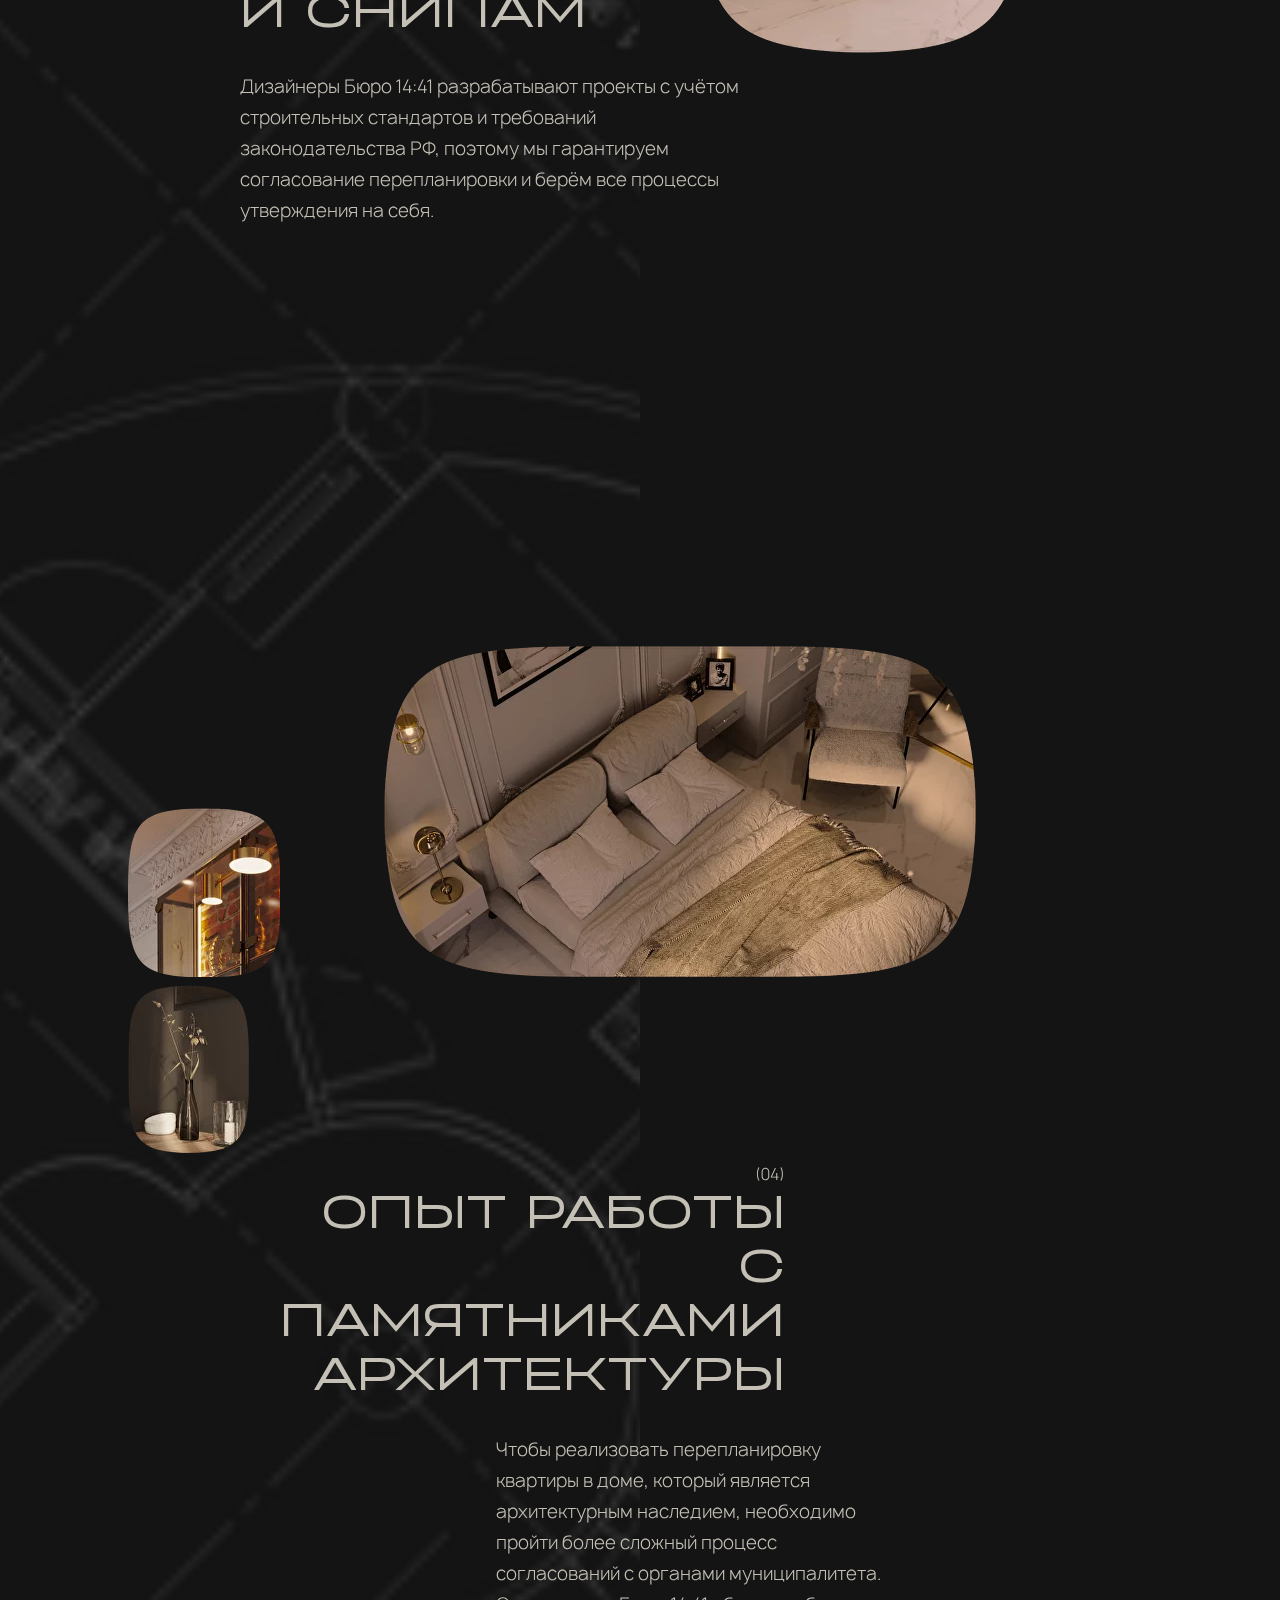
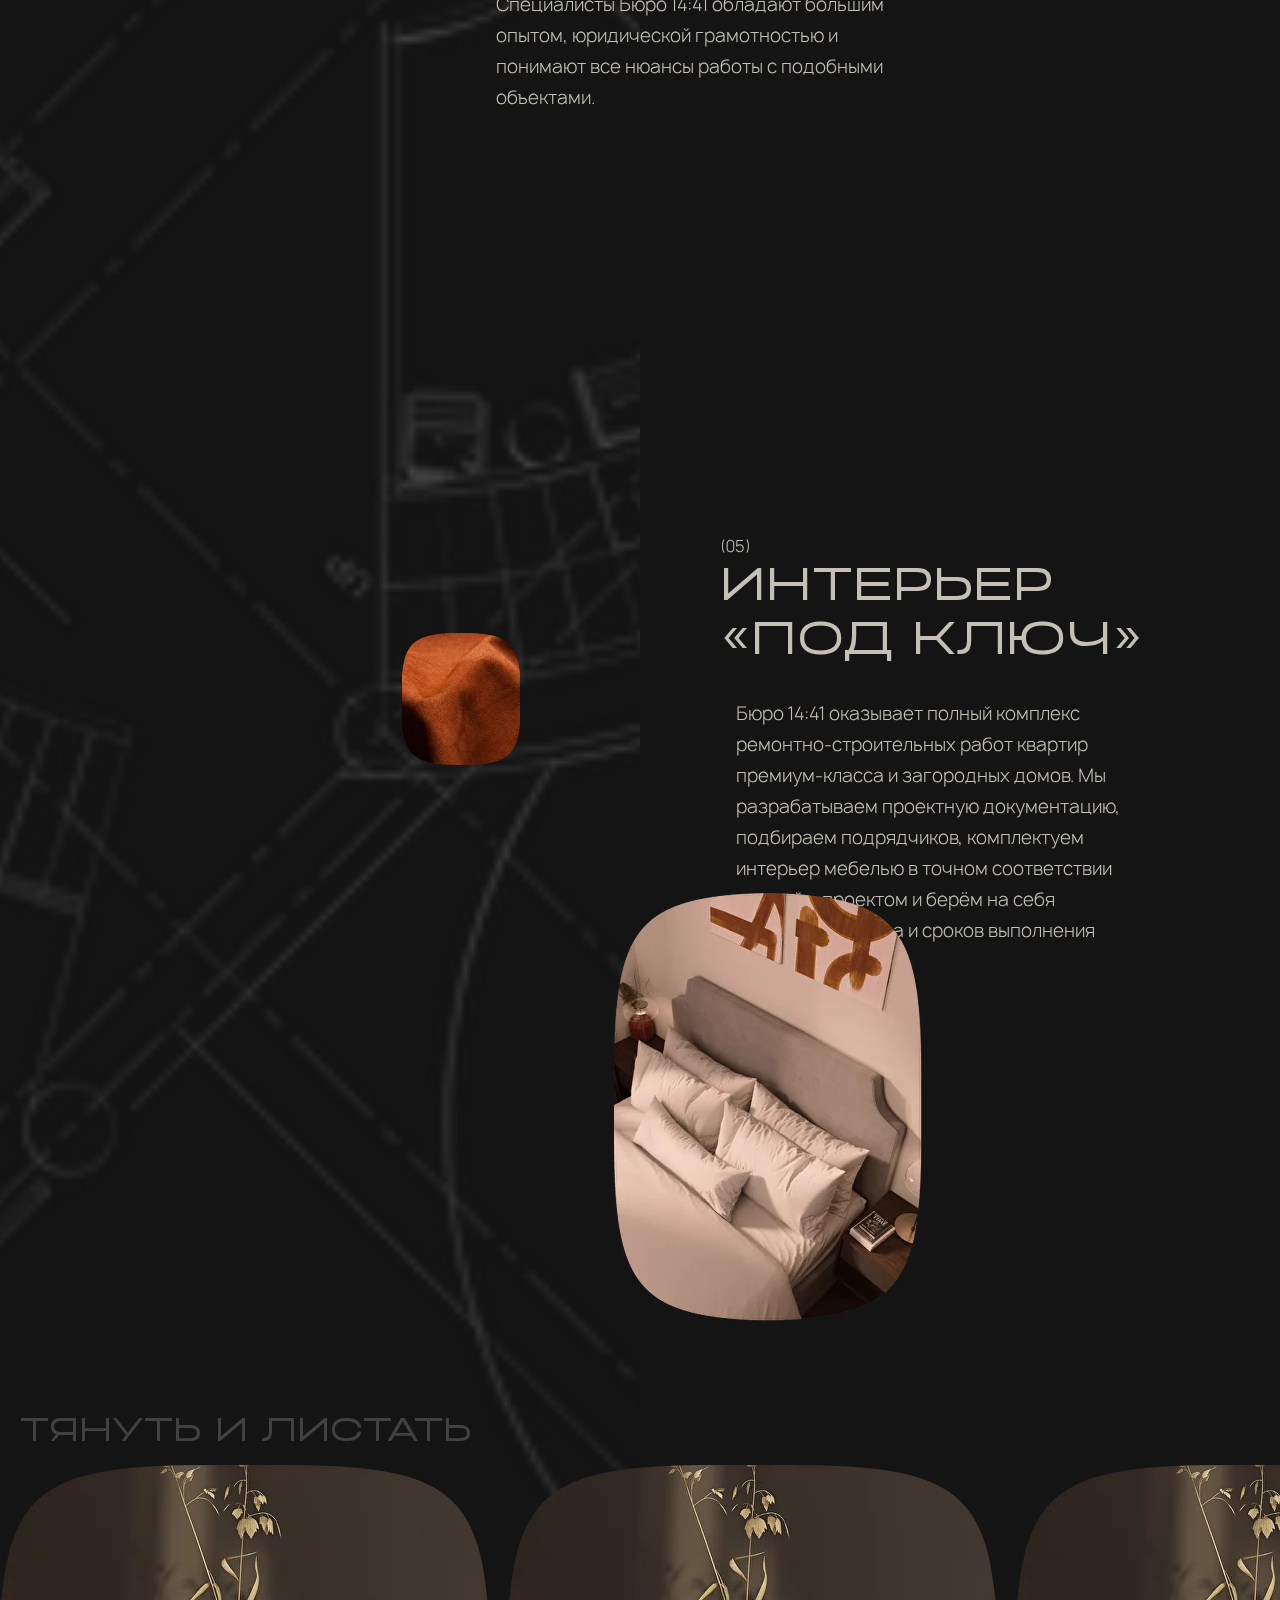
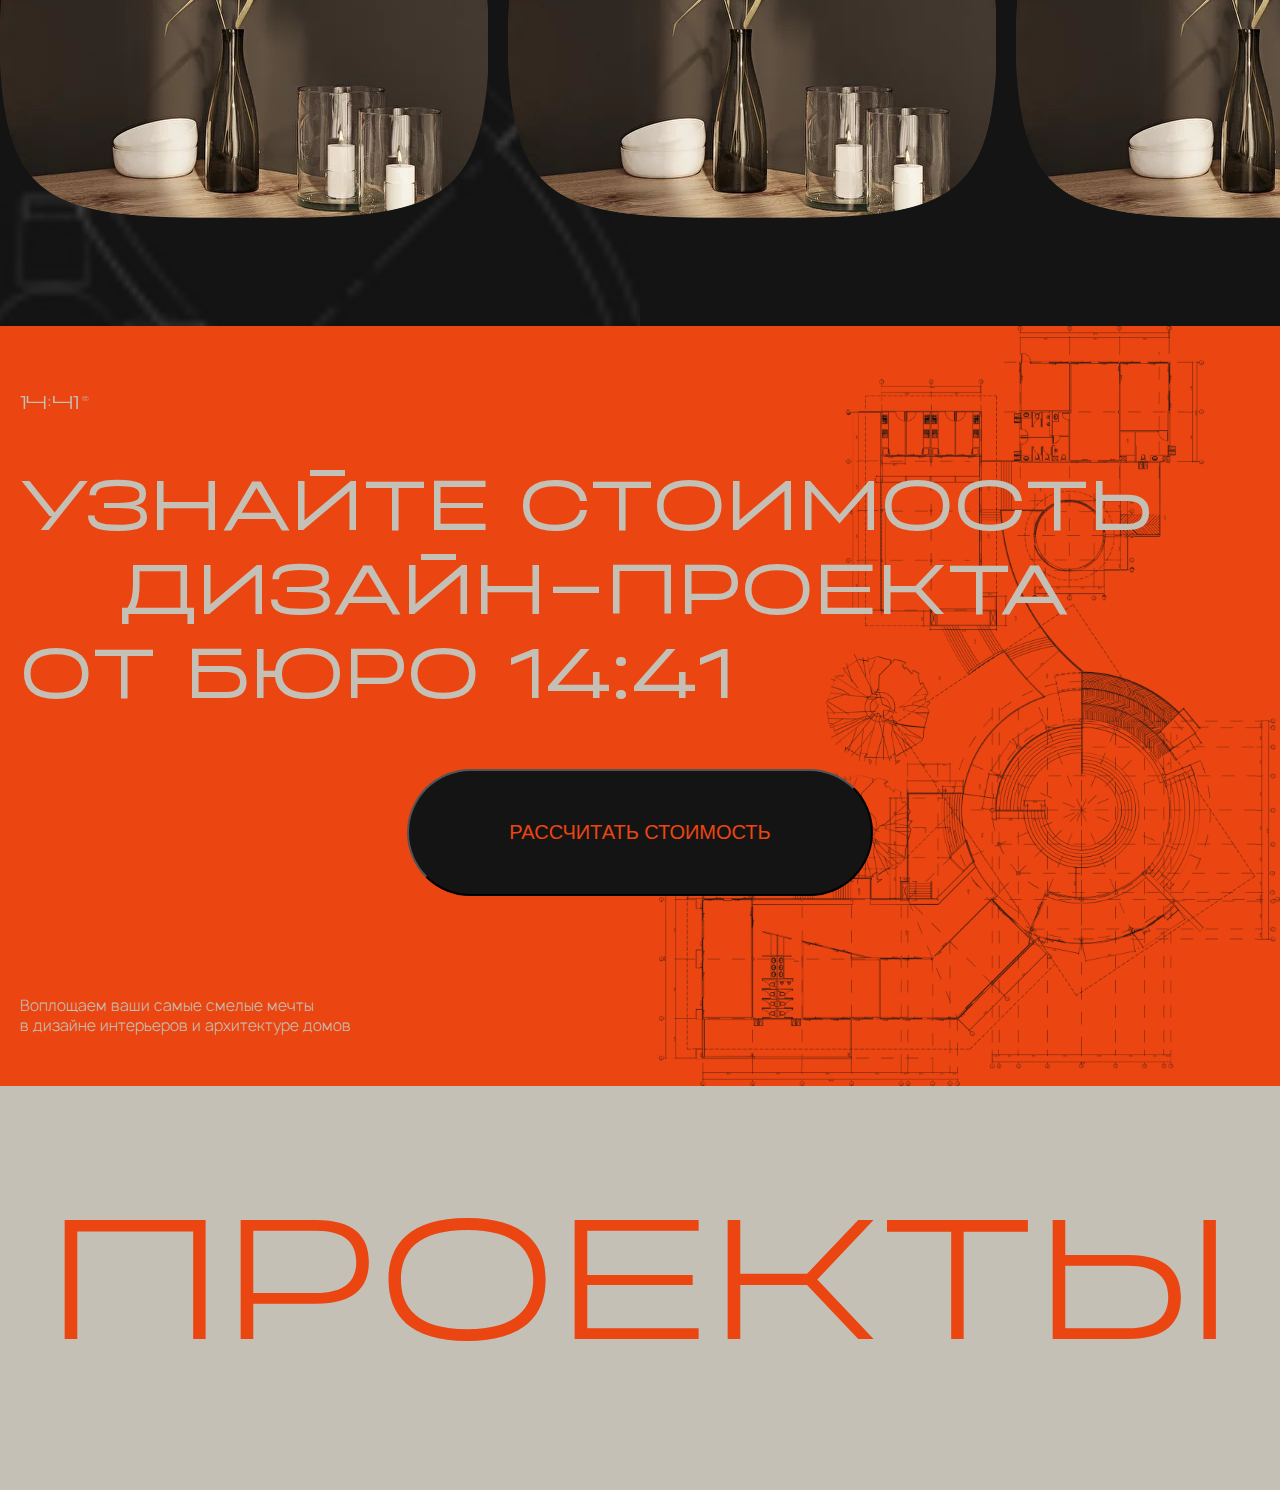
==== commit f7548553: "2" ====
--- a/index.html
+++ b/index.html
@@ -4,8 +4,7 @@
     <meta charset="UTF-8">
     <meta http-equiv="X-UA-Compatible" content="IE=edge">
     <meta name="viewport" content="width=device-width, initial-scale=1.0">
-    <link rel="stylesheet" href="assets/template/css/slick.css">
-    <link rel="stylesheet" href="assets/template/css/slick-theme.css">
+ 
     <link rel="stylesheet" href="assets/template/css/main.css">
     <title>Document</title>
 </head>
@@ -188,11 +187,32 @@
                 <div><img src="assets/template/img/slider/slide1.png" alt=""></div>
             </div>
         </section>
+        
+        <section class="price">
+            <svg xmlns="http://www.w3.org/2000/svg" width="69" height="13" viewBox="0 0 277 53" fill="none"> <path d="M264.003 0C268.513 0 271.872 0.973041 274.08 2.91912C276.026 4.64066 276.999 7.0639 276.999 10.1889C276.999 13.3138 276.026 15.7371 274.08 17.4586C271.872 19.4047 268.513 20.3777 264.003 20.3777C259.494 20.3777 256.135 19.4047 253.927 17.4586C251.981 15.7371 251.008 13.3138 251.008 10.1889C251.008 7.0639 251.981 4.64066 253.927 2.91912C256.135 0.973041 259.494 0 264.003 0ZM264.003 19.1988C268.064 19.1988 271.086 18.3381 273.069 16.6165C274.828 15.0821 275.708 12.9396 275.708 10.1889C275.708 7.43815 274.828 5.29559 273.069 3.76118C271.086 2.03964 268.064 1.17888 264.003 1.17888C259.943 1.17888 256.921 2.03964 254.937 3.76118C253.178 5.29559 252.299 7.43815 252.299 10.1889C252.299 12.9396 253.178 15.0821 254.937 16.6165C256.921 18.3381 259.943 19.1988 264.003 19.1988ZM264.003 14.2588C267.166 14.2588 268.981 13.2577 269.449 11.2555L271.161 11.2555C270.674 14.2869 268.288 15.8026 264.003 15.8026C259.176 15.8026 256.762 13.9313 256.762 10.1889C256.762 6.44639 259.176 4.57516 264.003 4.57516C268.288 4.57516 270.674 6.09086 271.161 9.12226L269.449 9.12226C268.981 7.12004 267.166 6.11893 264.003 6.11893C260.298 6.11893 258.446 7.47557 258.446 10.1889C258.446 12.9021 260.298 14.2588 264.003 14.2588Z" fill="#C4C0B6"/> <path d="M101.756 1.05597L101.756 51.7425C101.756 52.3233 101.189 52.7985 100.495 52.7985L96.7124 52.7985C96.0189 52.7985 95.4515 52.3233 95.4515 51.7425L95.4515 30.0951C95.4515 29.5143 94.8841 29.0392 94.1906 29.0392L26.4793 29.0392C25.7858 29.0392 25.2184 28.564 25.2184 27.9832L25.2184 1.05597C25.2184 0.475186 25.7858 1.87855e-07 26.4793 1.92908e-07L30.262 2.20466e-07C30.9556 2.25518e-07 31.523 0.475186 31.523 1.05597L31.523 22.7033C31.523 23.2841 32.0904 23.7593 32.7839 23.7593L94.1906 23.7593C94.8841 23.7593 95.4515 23.2841 95.4515 22.7033L95.4515 1.05597C95.4515 0.475187 96.0189 6.9952e-07 96.7124 7.04573e-07L100.495 7.32131e-07C101.189 7.37183e-07 101.756 0.475187 101.756 1.05597Z" fill="#C4C0B6"/> <path d="M18.9138 1.05597L18.9138 51.7425C18.9138 52.3233 18.3464 52.7985 17.6529 52.7985L13.8701 52.7985C13.1766 52.7985 12.6092 52.3233 12.6092 51.7425L12.6092 6.33582C12.6092 5.75503 12.0418 5.27985 11.3483 5.27985L1.26093 5.27985C0.56743 5.27985 4.20037e-08 4.80466 3.69263e-08 4.22388L9.23157e-09 1.05597C4.15421e-09 0.475186 0.56743 4.13386e-09 1.26093 9.1862e-09L17.6529 1.28605e-07C18.3464 1.33658e-07 18.9138 0.475186 18.9138 1.05597Z" fill="#C4C0B6"/> <path d="M209.186 1.05597L209.186 51.7425C209.186 52.3233 208.619 52.7985 207.926 52.7985L204.143 52.7985C203.449 52.7985 202.882 52.3233 202.882 51.7425L202.882 30.0951C202.882 29.5143 202.314 29.0392 201.621 29.0392L133.91 29.0392C133.216 29.0392 132.649 28.564 132.649 27.9832L132.649 1.05597C132.649 0.475187 133.216 9.7051e-07 133.91 9.75562e-07L137.692 1.00312e-06C138.386 1.00817e-06 138.953 0.475187 138.953 1.05597L138.953 22.7033C138.953 23.2841 139.521 23.7593 140.214 23.7593L201.621 23.7593C202.314 23.7593 202.882 23.2841 202.882 22.7033L202.882 1.05597C202.882 0.475188 203.449 1.48217e-06 204.143 1.48723e-06L207.926 1.51479e-06C208.619 1.51984e-06 209.186 0.475188 209.186 1.05597Z" fill="#C4C0B6"/> <path d="M233.774 1.05597L233.774 51.7425C233.774 52.3233 233.207 52.7985 232.513 52.7985L228.731 52.7985C228.037 52.7985 227.47 52.3233 227.47 51.7425L227.47 6.33582C227.47 5.75504 226.902 5.27985 226.209 5.27985L216.121 5.27985C215.428 5.27985 214.861 4.80466 214.861 4.22388L214.861 1.05597C214.861 0.475188 215.428 1.56944e-06 216.121 1.5745e-06L232.513 1.69391e-06C233.207 1.69897e-06 233.774 0.475188 233.774 1.05597Z" fill="#C4C0B6"/> <path d="M120.67 17.4235L120.67 14.2556C120.67 13.6724 120.105 13.1996 119.409 13.1996L115.626 13.1996C114.93 13.1996 114.365 13.6724 114.365 14.2556L114.365 17.4235C114.365 18.0067 114.93 18.4795 115.626 18.4795L119.409 18.4795C120.105 18.4795 120.67 18.0067 120.67 17.4235Z" fill="#C4C0B6"/> <path d="M120.67 38.5429L120.67 35.375C120.67 34.7918 120.105 34.319 119.409 34.319L115.626 34.319C114.93 34.319 114.365 34.7918 114.365 35.375L114.365 38.5429C114.365 39.1261 114.93 39.5988 115.626 39.5988L119.409 39.5988C120.105 39.5988 120.67 39.1261 120.67 38.5429Z" fill="#C4C0B6"/> </svg>
+            <h2 class="price_title">УЗНАЙТЕ СТОИМОСТЬ<br> <span>ДИЗАЙН-ПРОЕКТА</span> <br>
+                ОТ БЮРО 14:41
+                </h2>
+
+            <button class="price_btn">РАССЧИТАТЬ СТОИМОСТЬ</button>
+
+            <span class="price_bottom-text">
+                Воплощаем ваши самые смелые мечты 
+                
+            </span>
+            <span class="price_bottom-text">
+                в дизайне интерьеров и архитектуре домов
+                </span>
+        </section>
+
+        <section class="projects">
+            <h2 class="projects_title">ПРОЕКТЫ</h2>
+        </section>
     </main>
     <footer></footer>
 
     <script src="assets/template/js/jquery.js"></script>
-    <script src="assets/template/js/slick.js"></script>
+ 
 
     <script src="assets/template/js/main.js"></script>
 </body>
--- a/assets/template/css/main.css
+++ b/assets/template/css/main.css
@@ -446,4 +446,73 @@
 
 .introduction-slider .slick-slide img{
     width: 100%;
+}
+
+.slider_title{
+    color: #414141;
+    line-height: 28px;
+    font-size: 32px;
+    padding: 20px;
+    font-weight: 700;
+}
+
+.introduction-slider{
+    display: flex;
+    gap:20px;
+    overflow: hidden;
+}
+
+.price{
+    padding: 50px 0;
+    background-color: #eb4511;
+    background-image: url(../img/price-bg.png);
+    background-repeat: no-repeat;
+    background-size: contain;
+    background-position: right;
+}
+
+.price_title{
+    font-size: 70px;
+    padding: 0 20px;
+}
+
+.price_title span{
+    padding-left: 100px;
+}
+
+.price svg{
+    margin: 20px;
+    margin-bottom: 50px;
+}
+
+.price_btn{
+    background-color: #141414;
+    color: #eb4511;
+    padding: 50px 100px;
+    font-size: 20px;
+    margin:0 auto;
+    display: block;
+    font-weight: 200;
+    border-radius: 100px 100px 100px 100px;
+    margin-top: 50px;
+    margin-bottom: 100px;
+}
+
+.price_bottom-text{
+    font-size: 15px;
+    display: block;
+    line-height: 20px;
+    padding: 0 20px;
+}
+
+.projects{
+    background-color: #c4c0b6;
+    padding: 100px 0;
+}
+
+.projects_title{
+    font-size: 170px;
+    font-weight: 600;
+    color: #EB4511;
+    text-align: center;
 }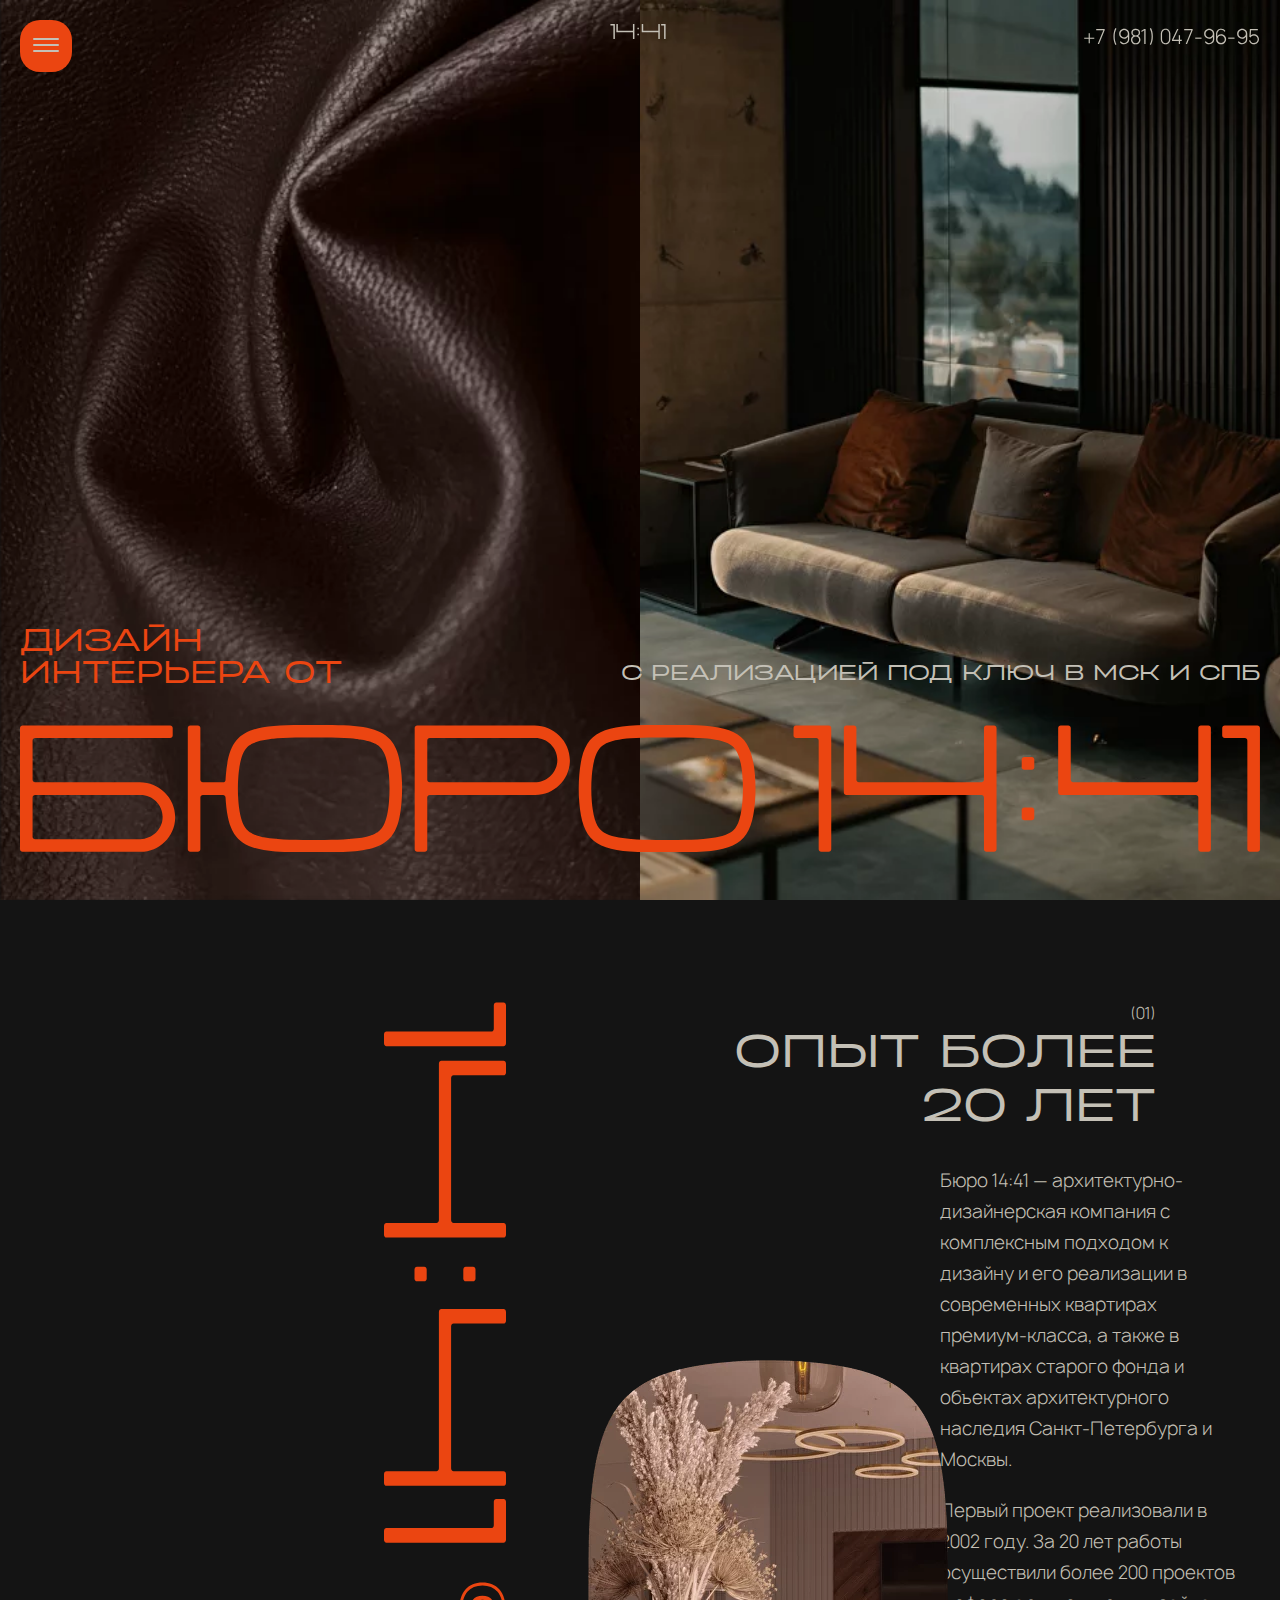
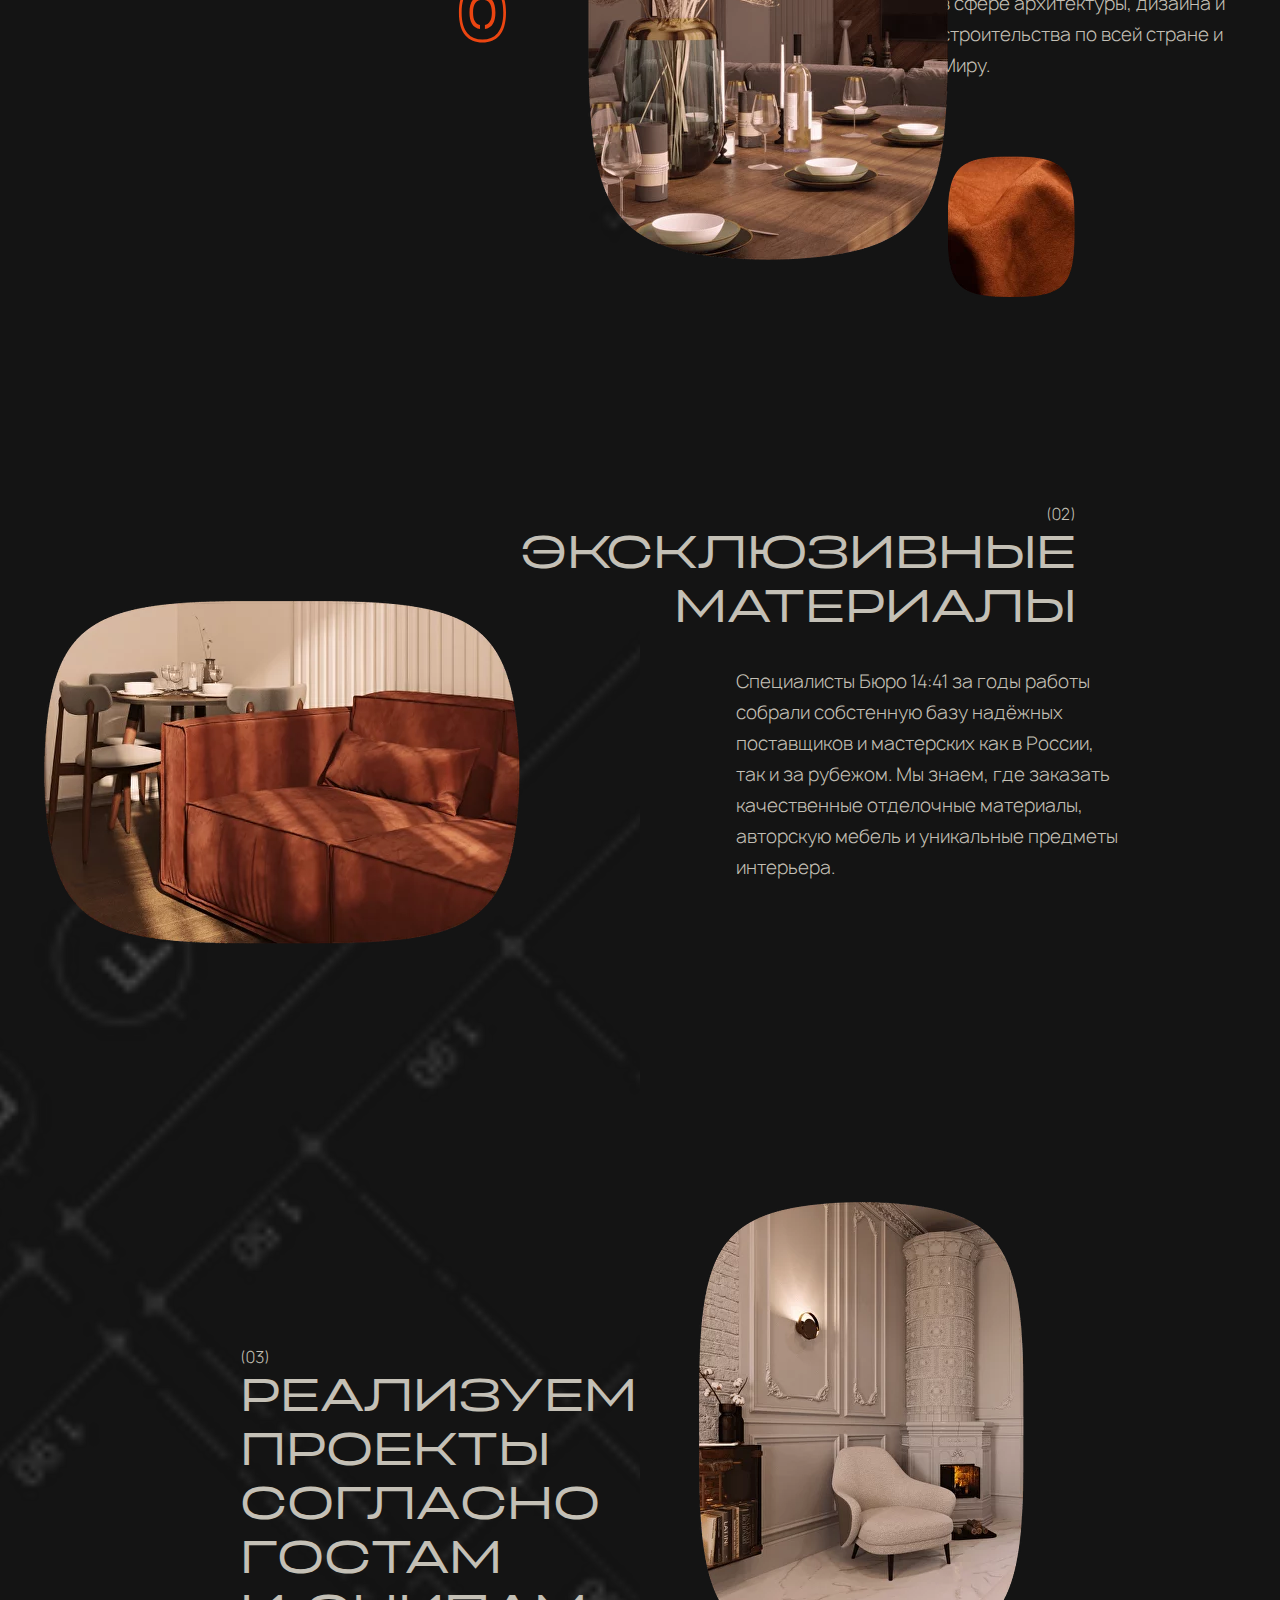
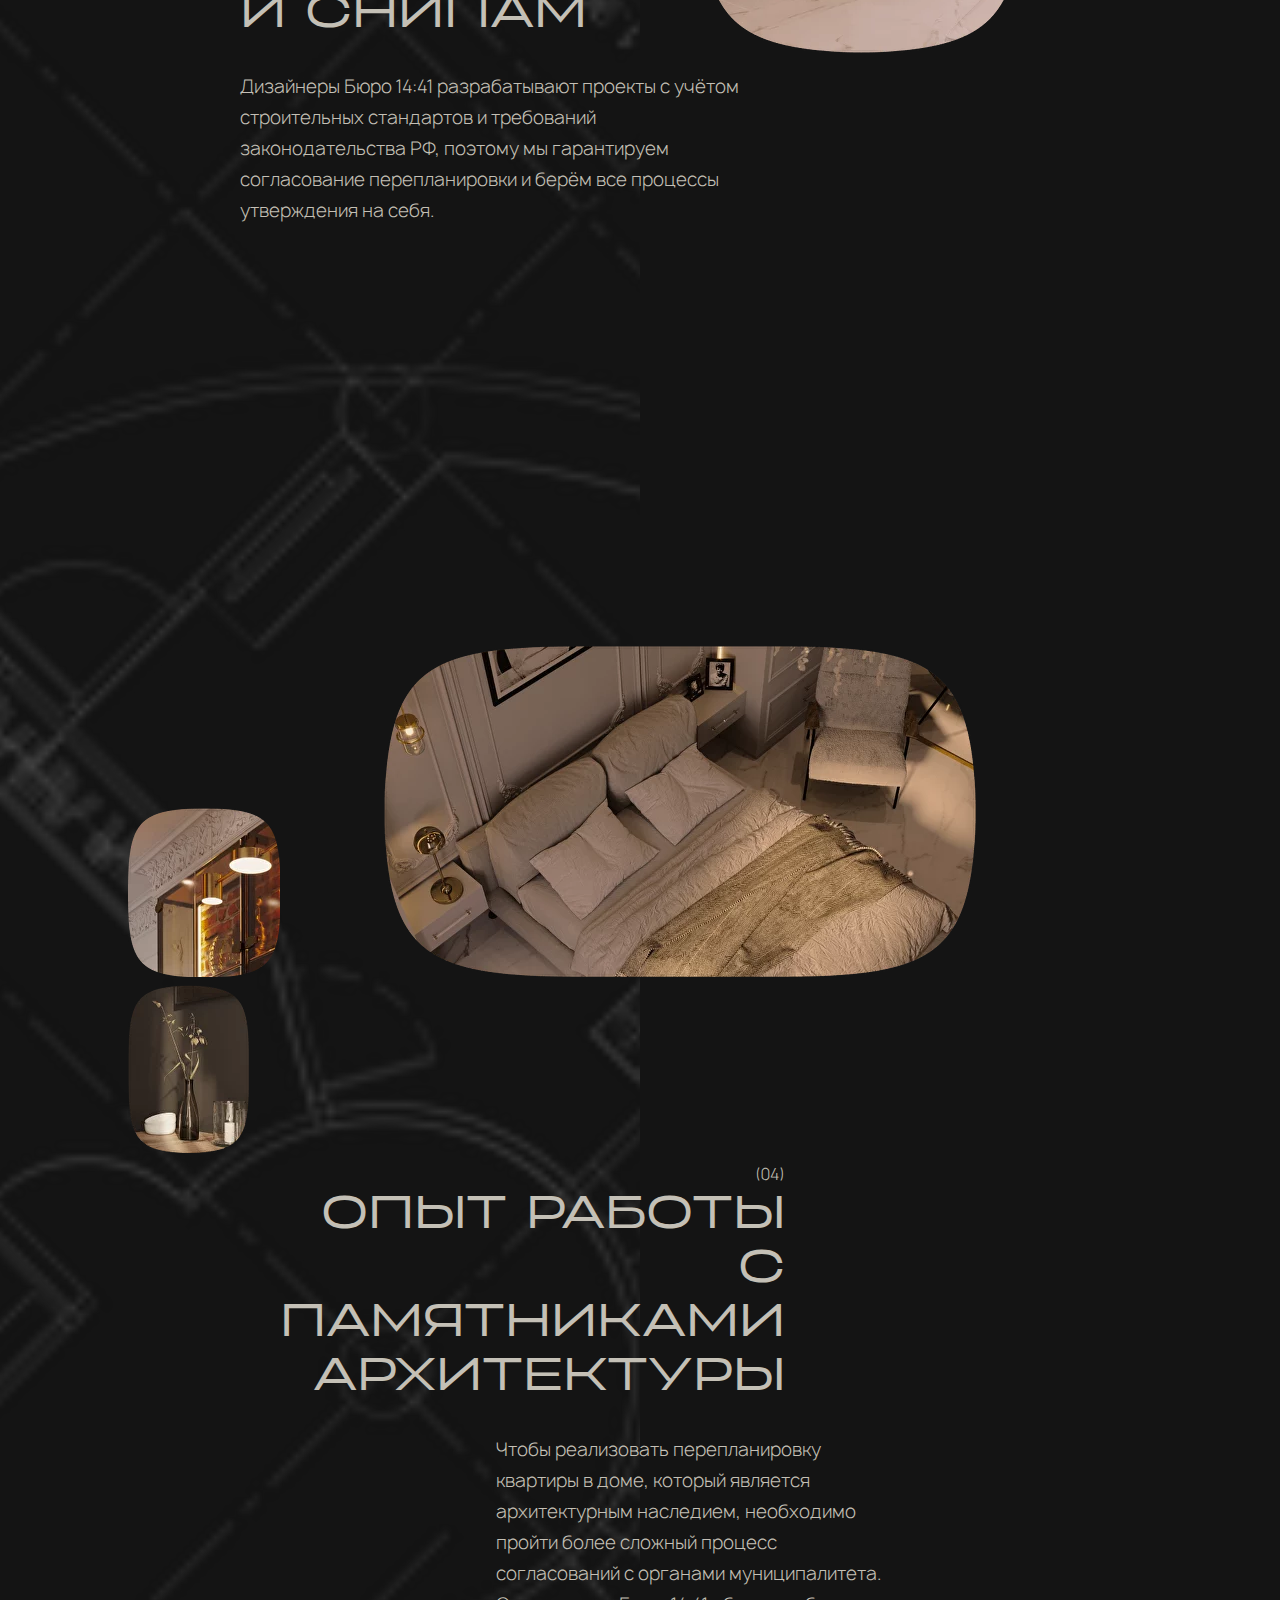
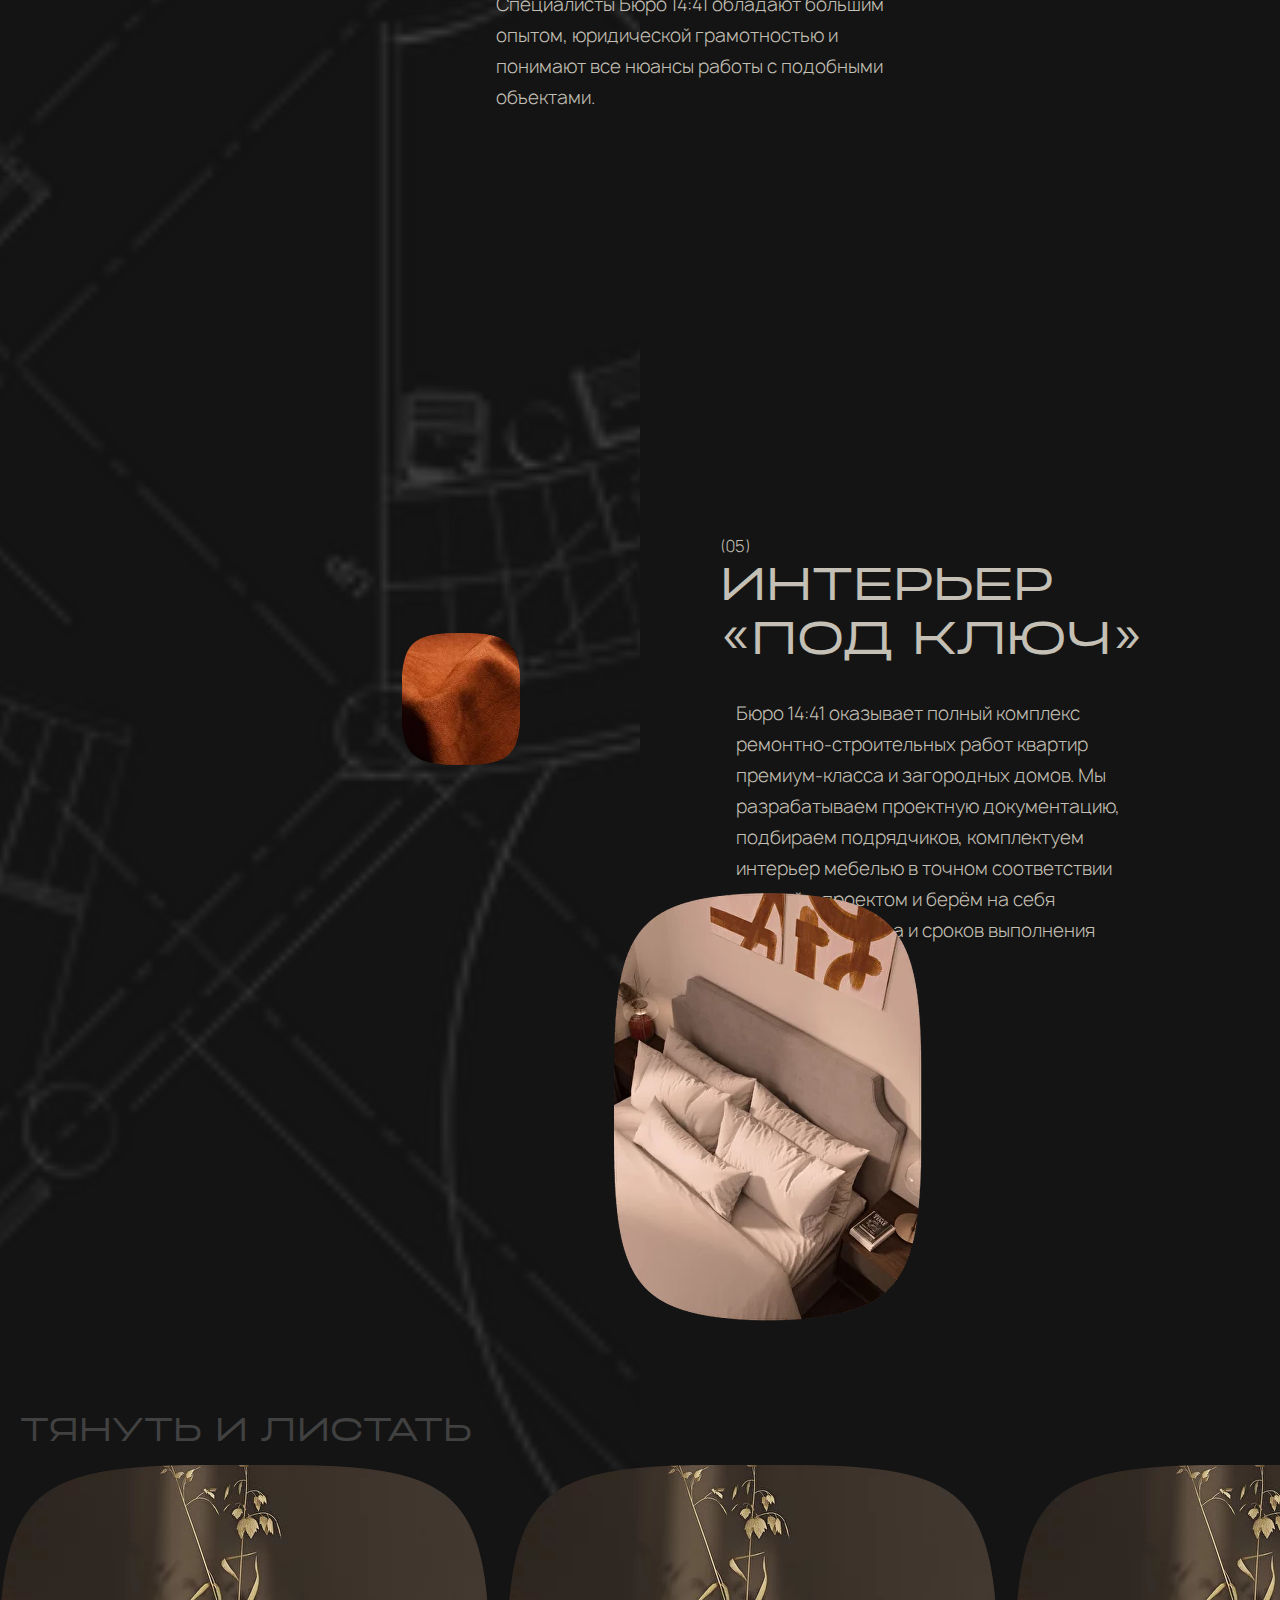
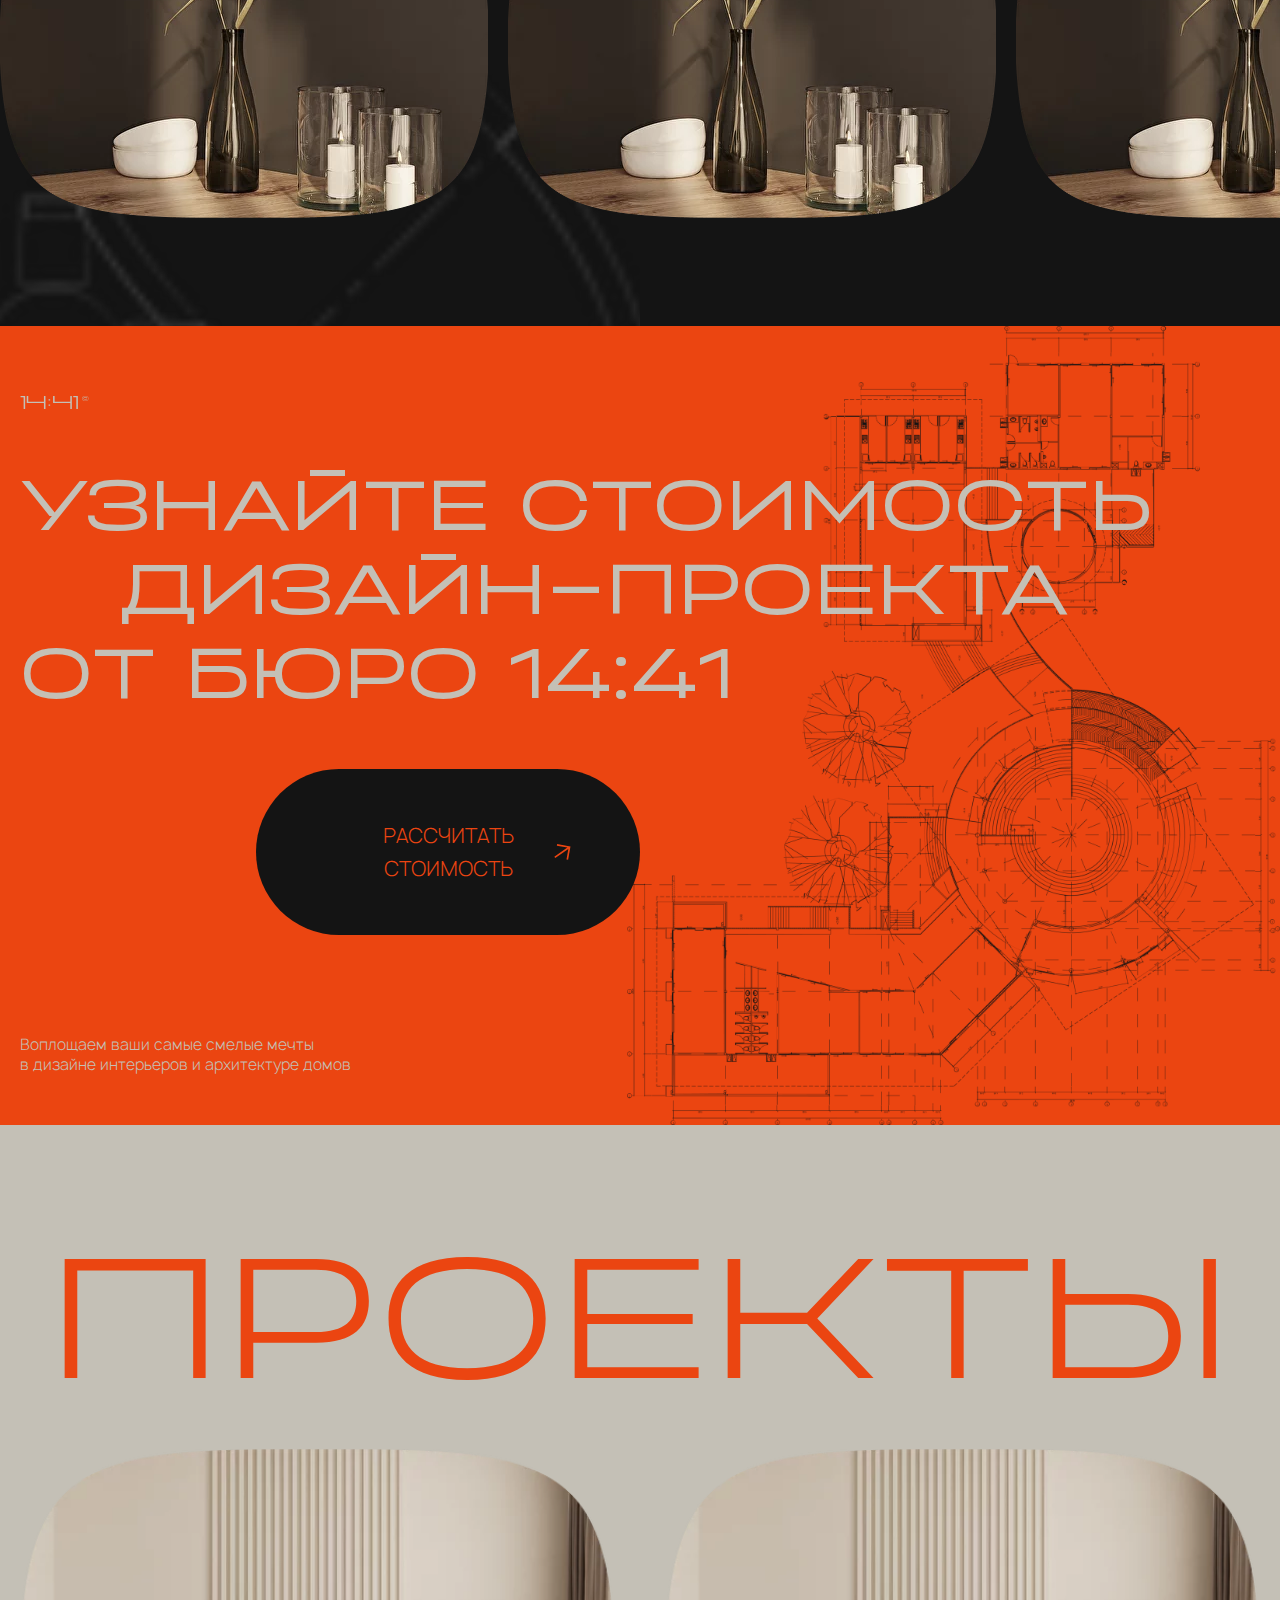
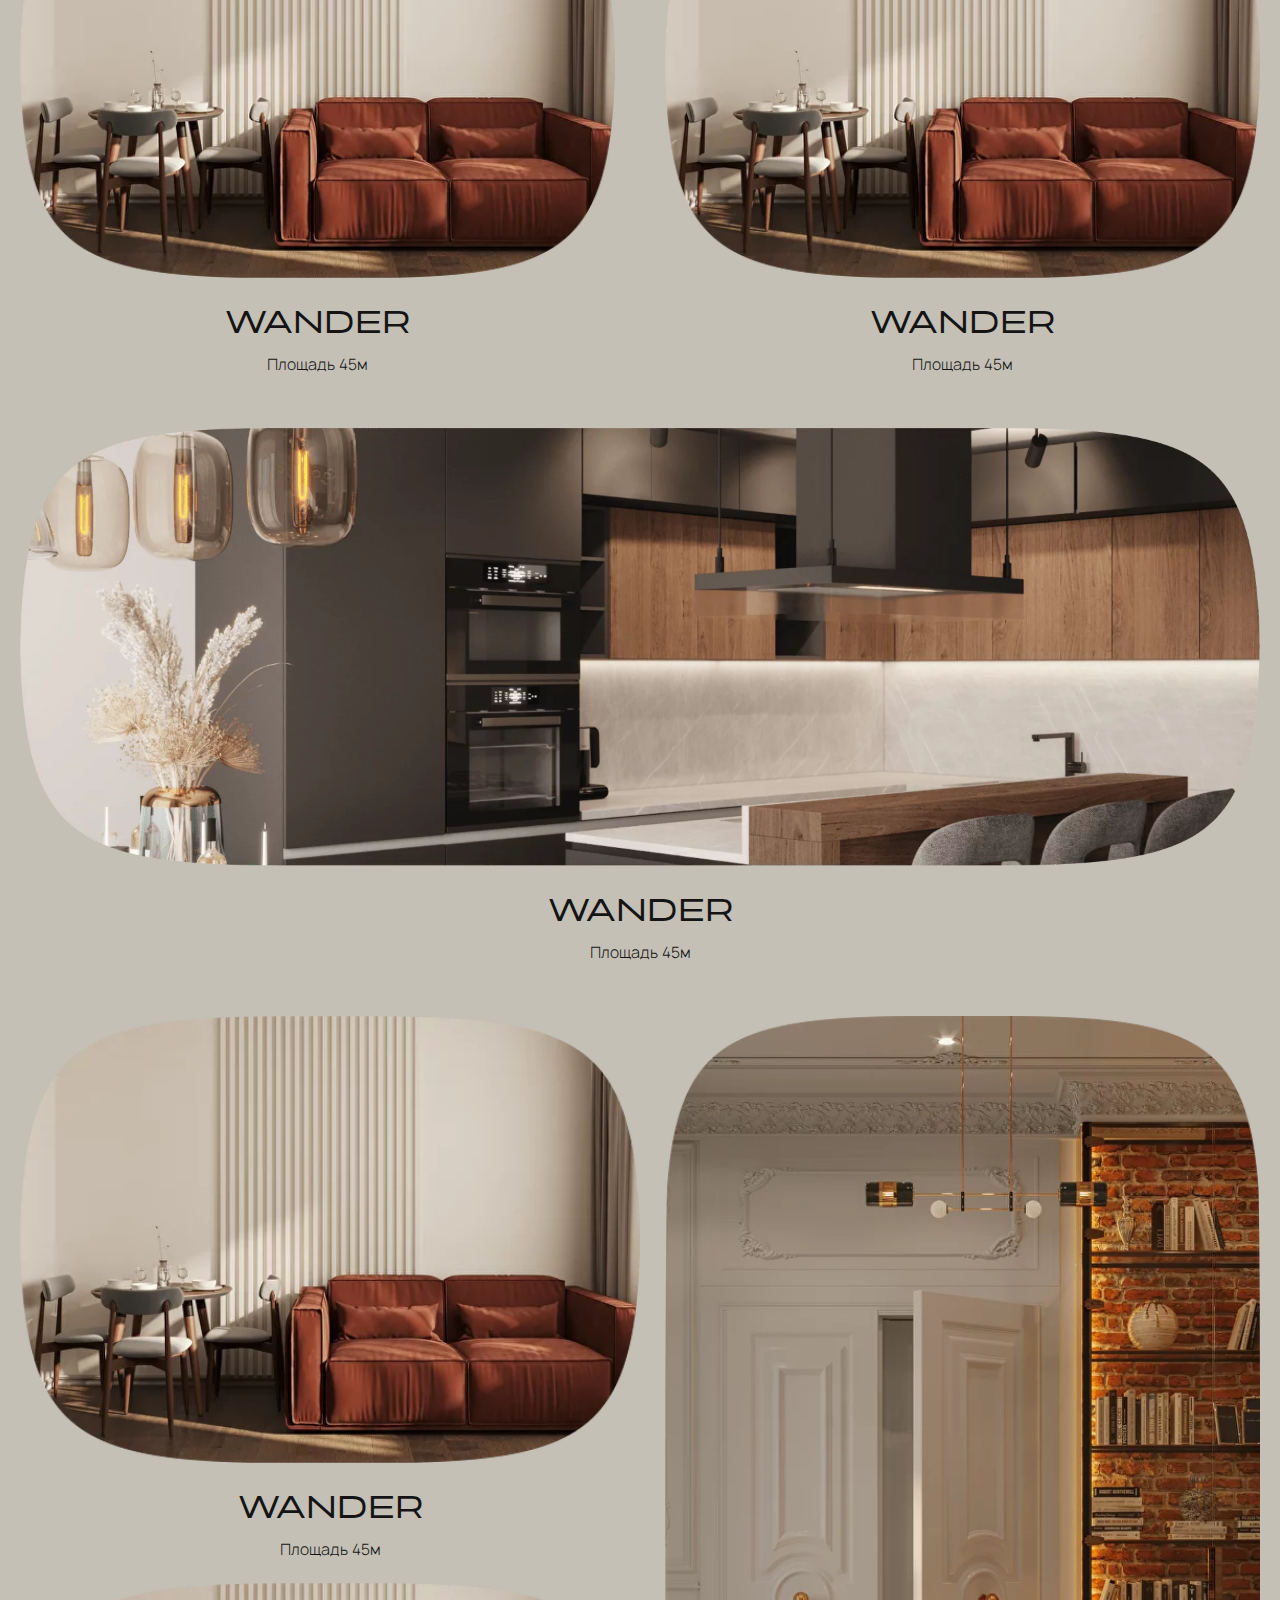
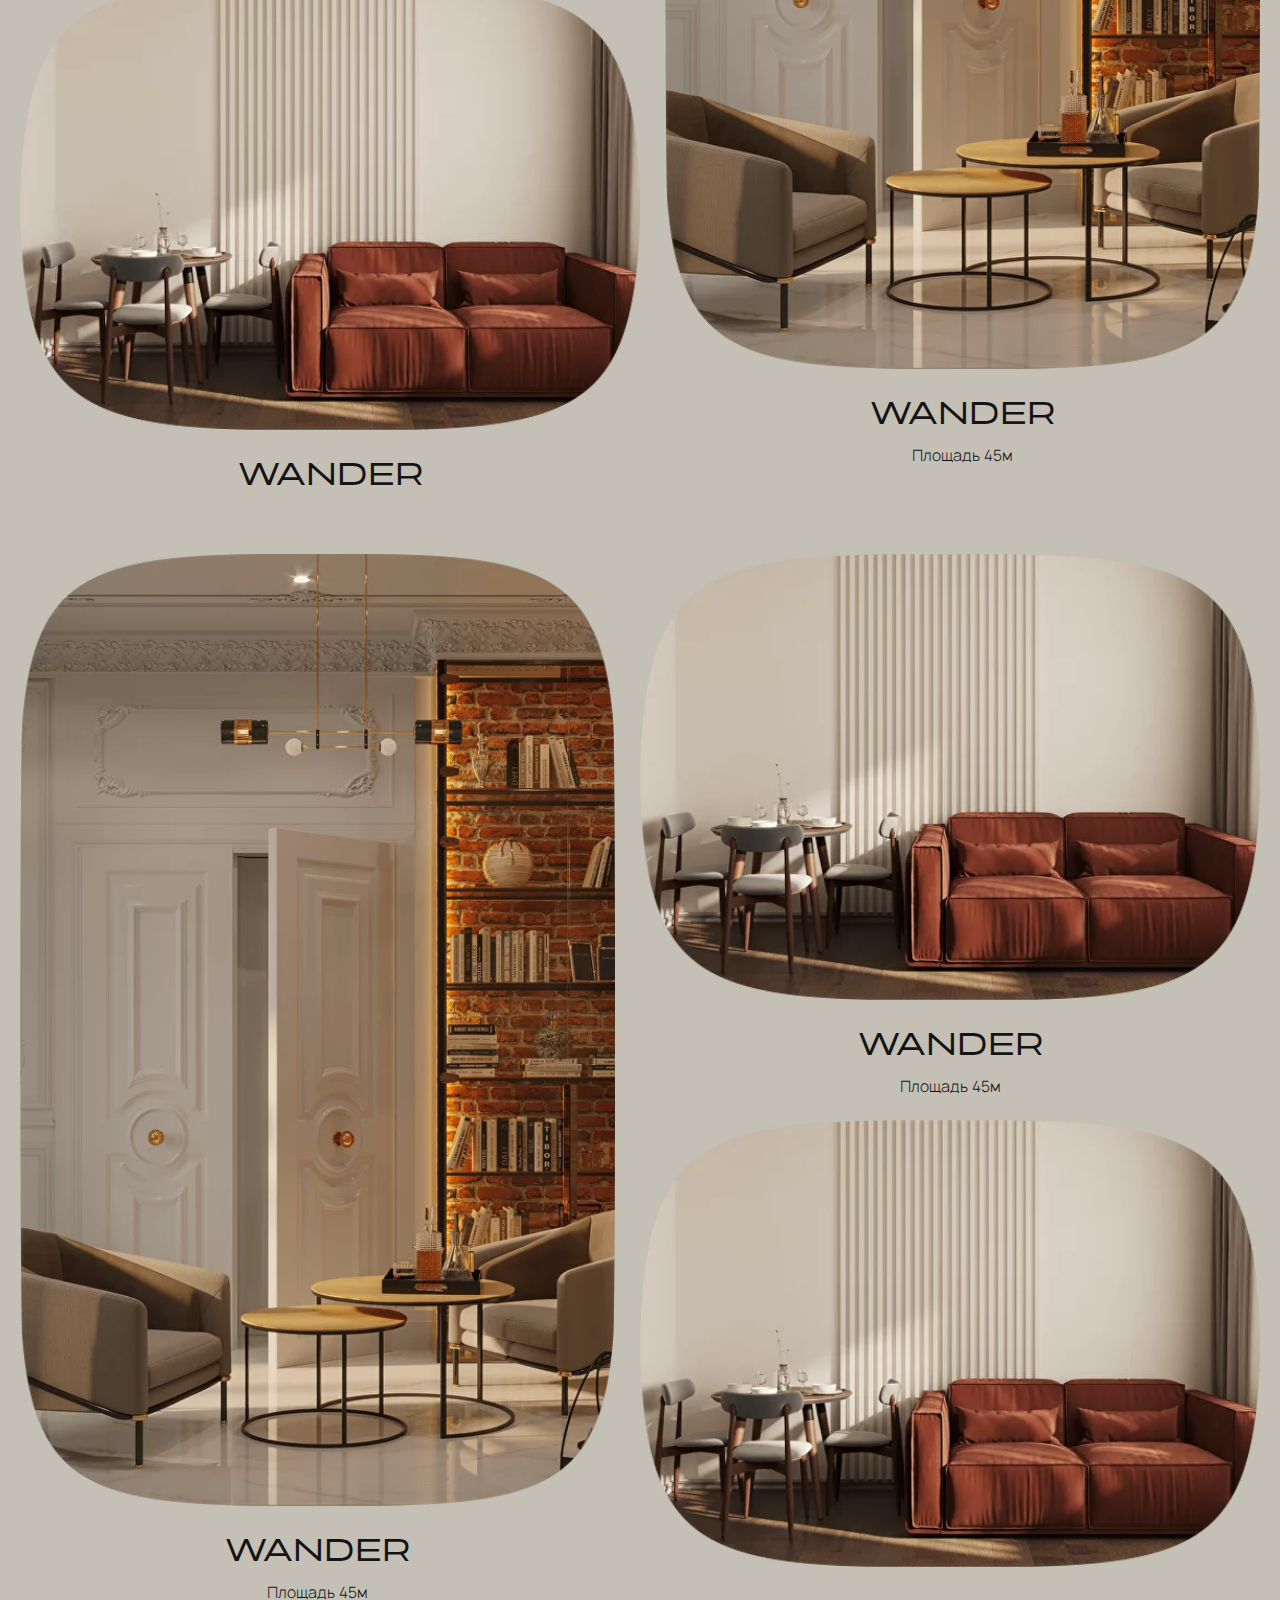
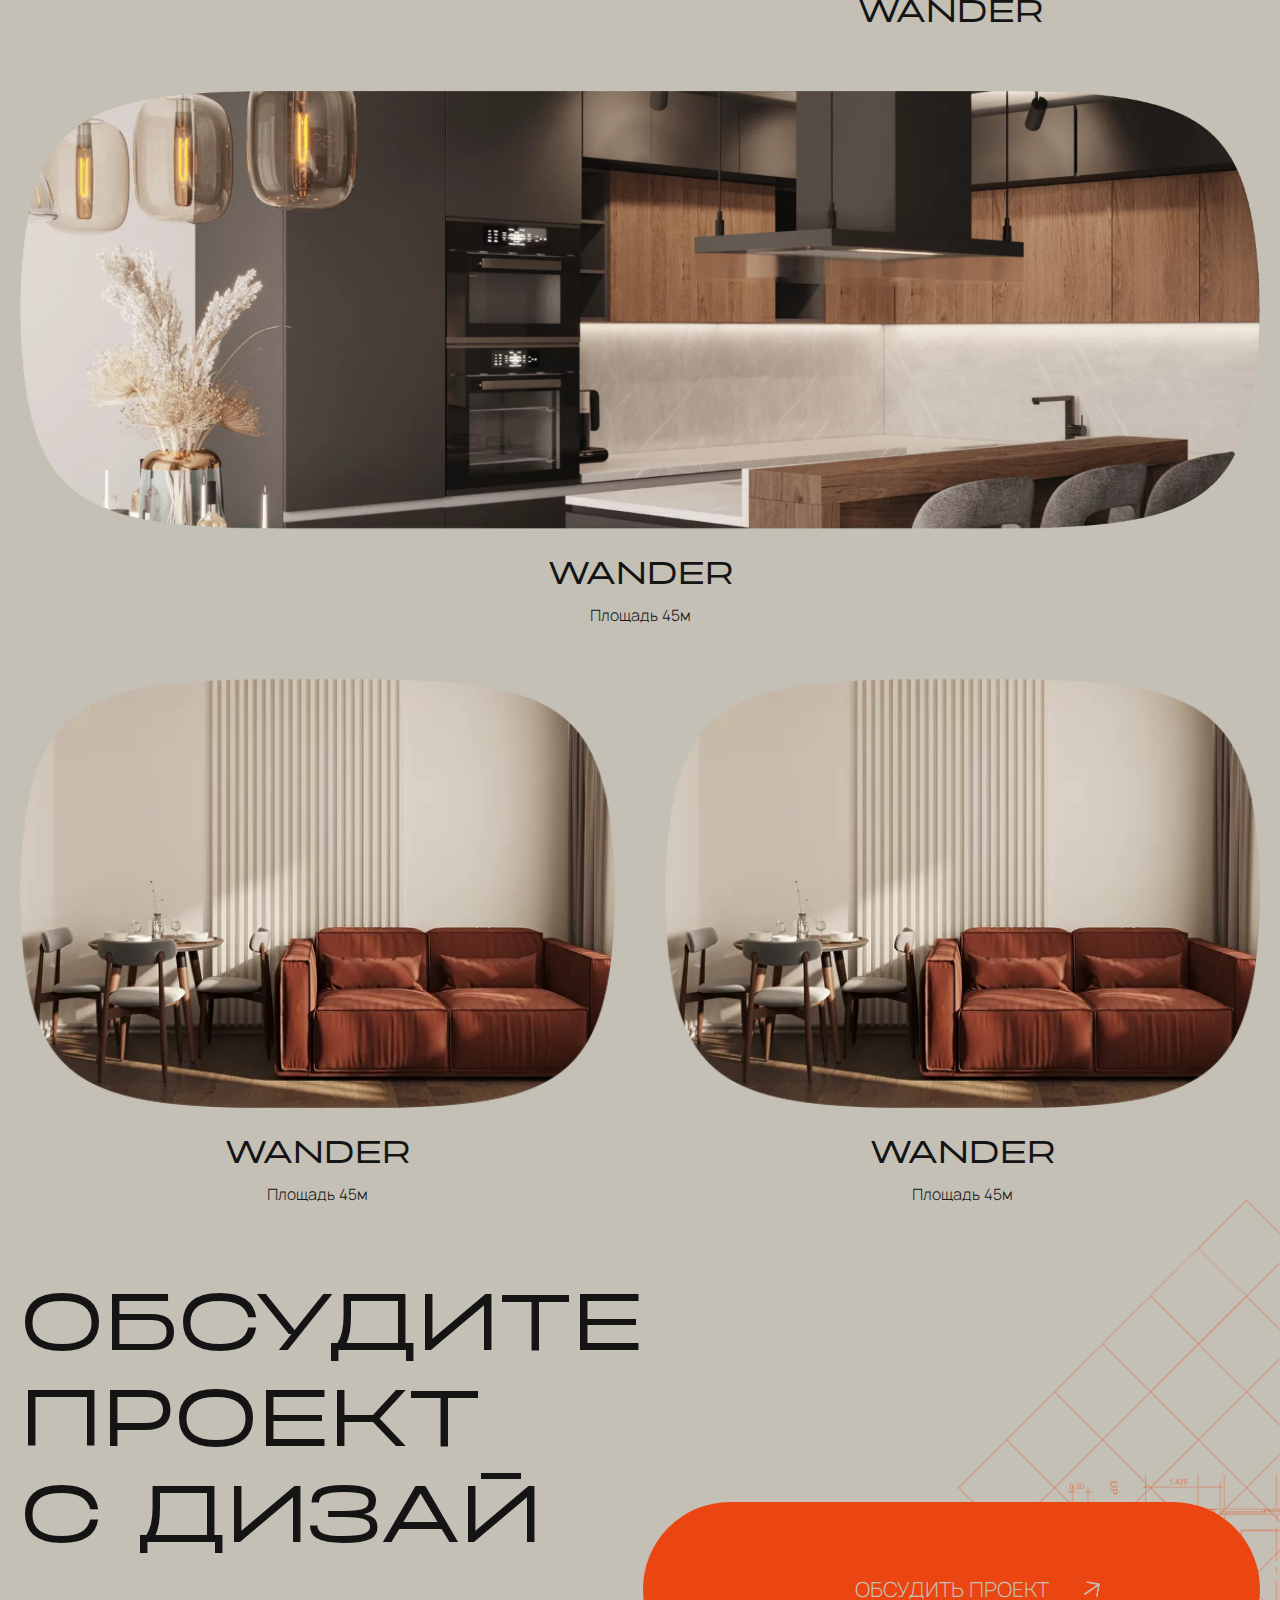
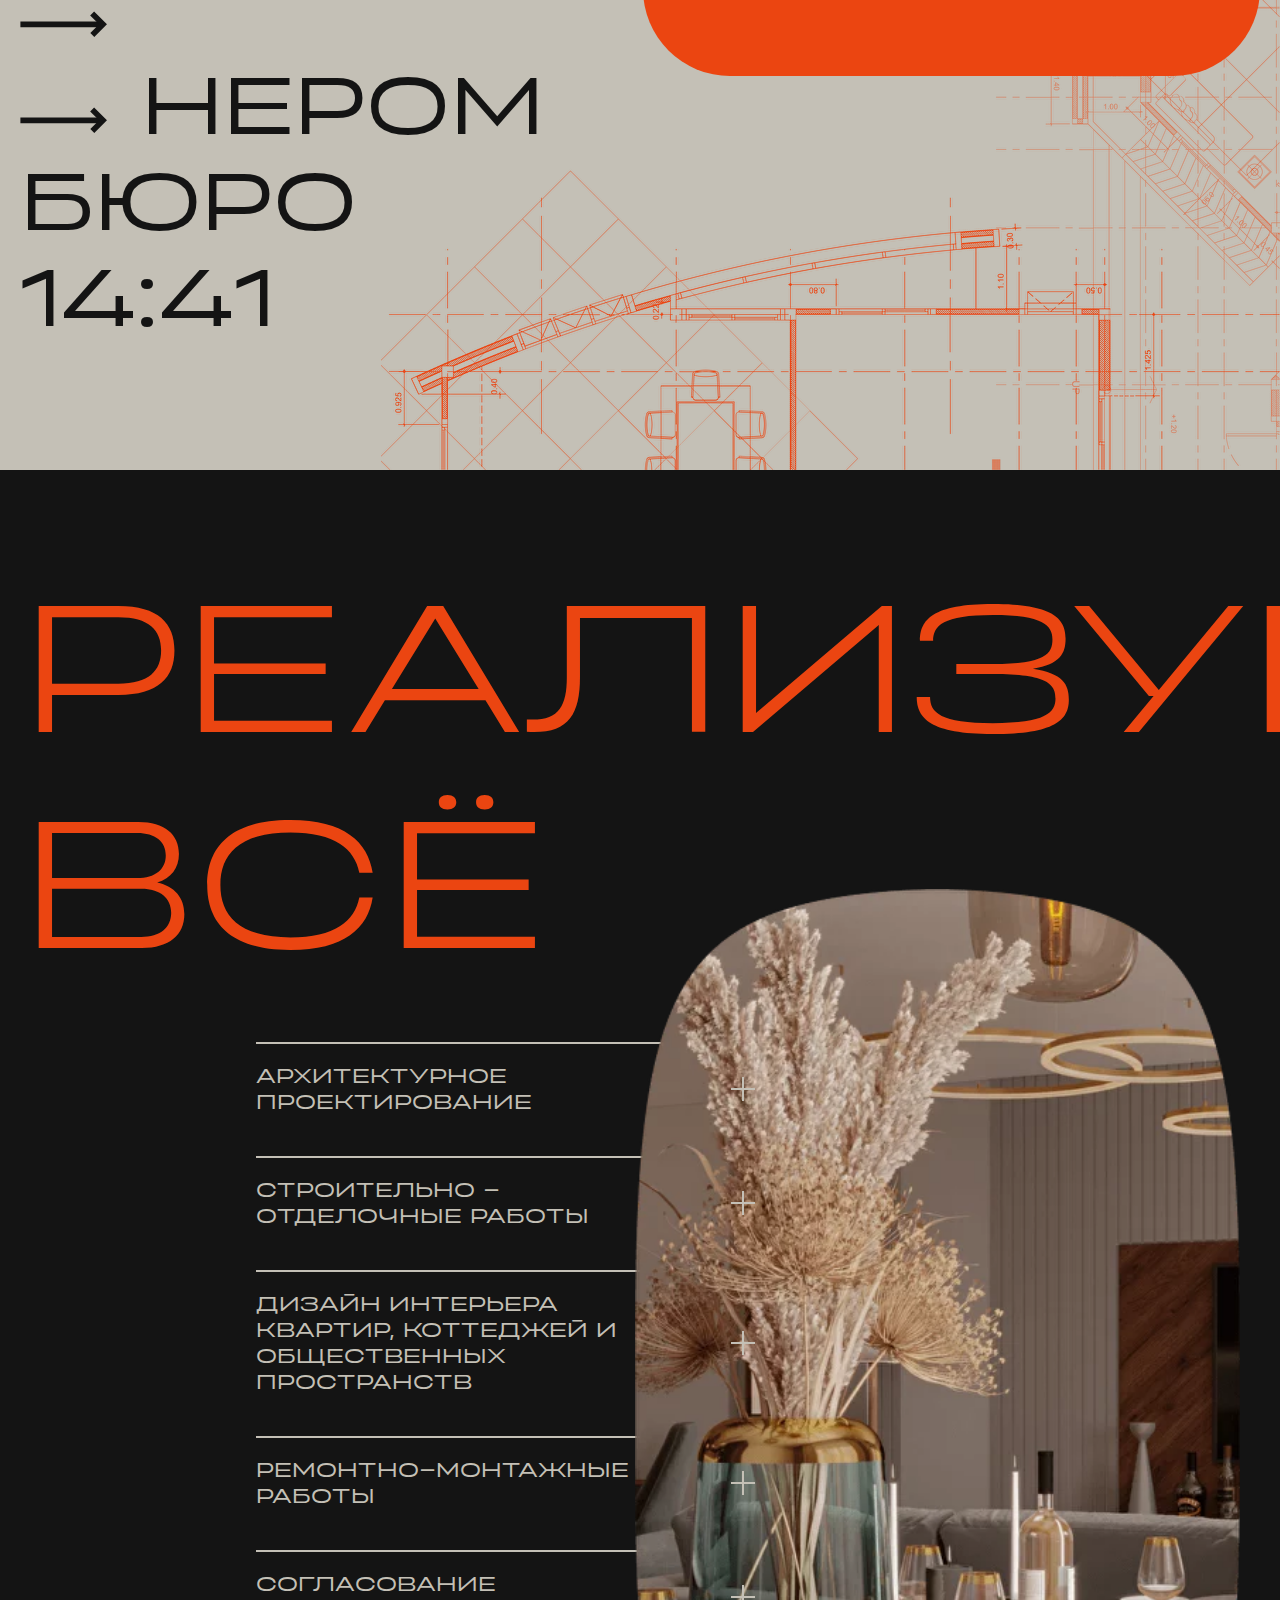
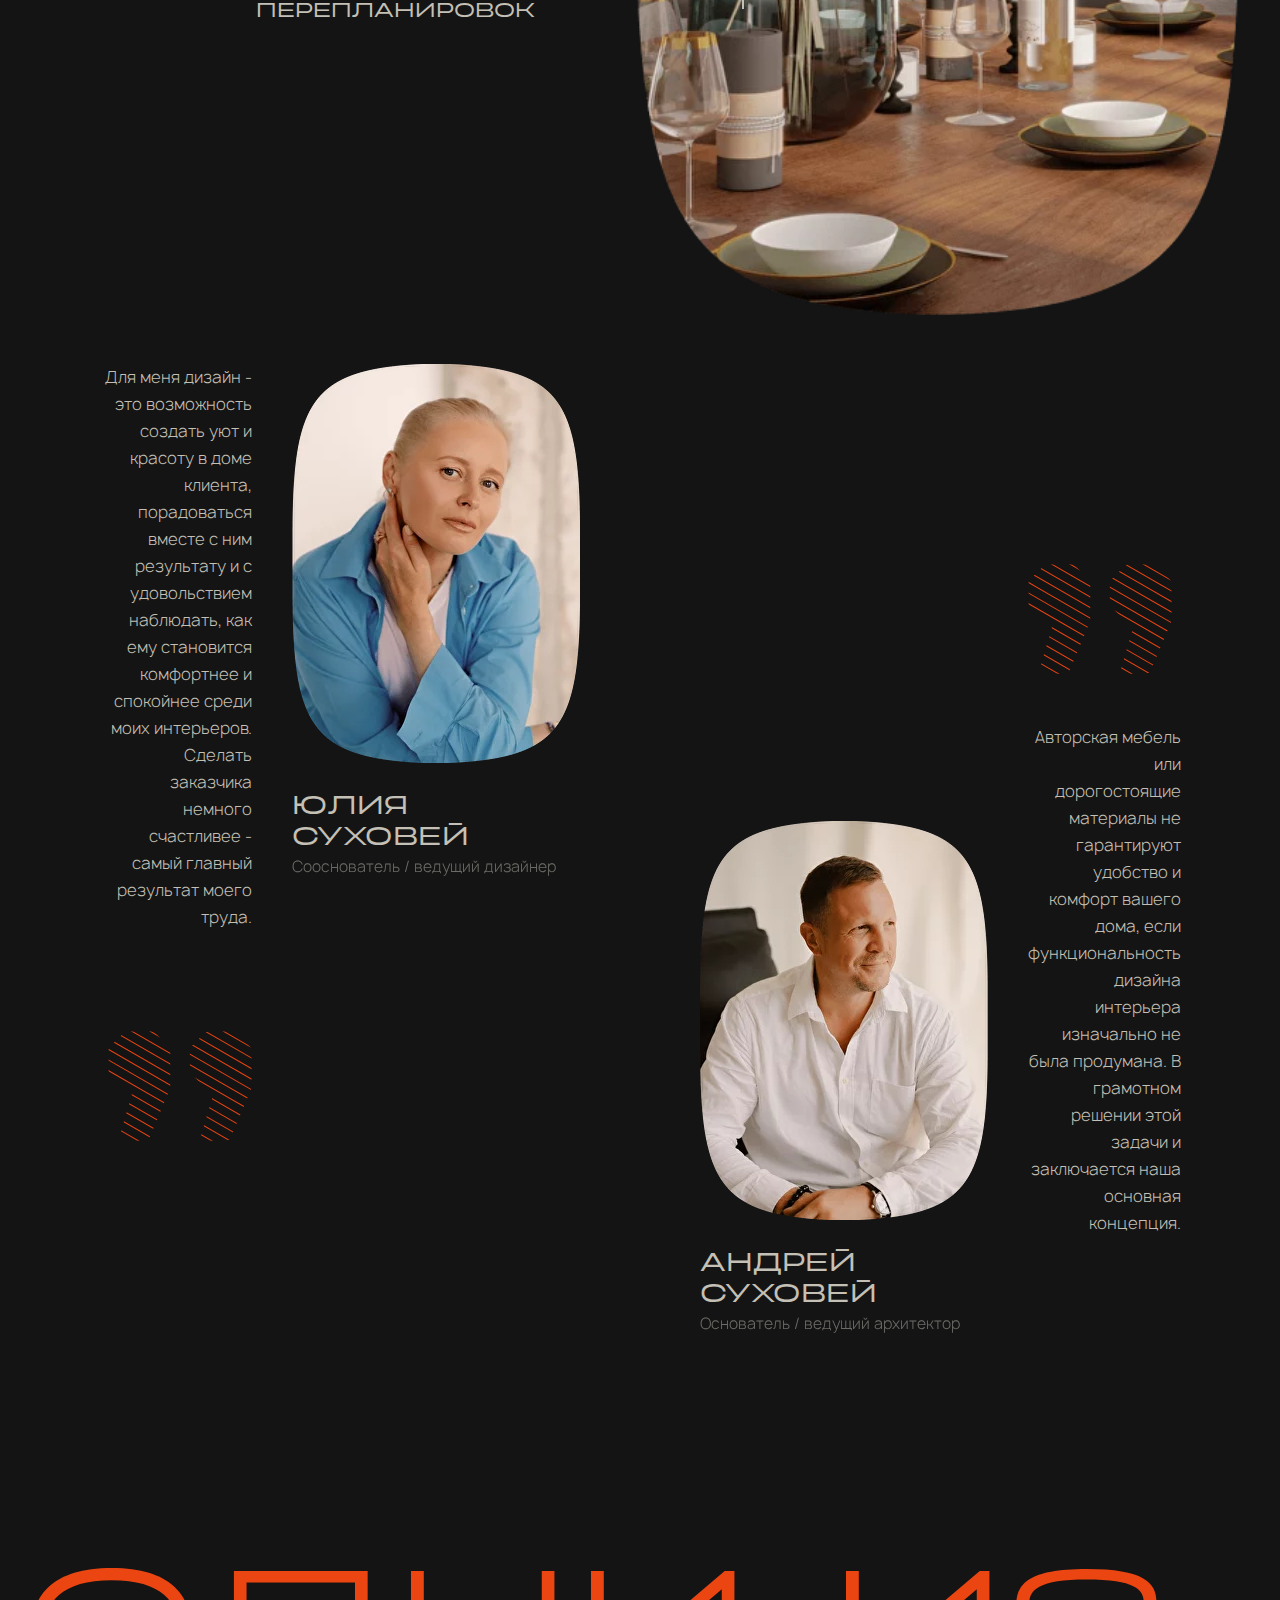
==== commit df09655b: "inner" ====
--- a/index.html
+++ b/index.html
@@ -4,8 +4,13 @@
     <meta charset="UTF-8">
     <meta http-equiv="X-UA-Compatible" content="IE=edge">
     <meta name="viewport" content="width=device-width, initial-scale=1.0">
- 
+    <link rel="stylesheet" href="assets/template/css/facybox.css">
     <link rel="stylesheet" href="assets/template/css/main.css">
+    <link
+    rel="stylesheet"
+    href="https://cdn.jsdelivr.net/npm/@fancyapps/ui@5.0/dist/fancybox/fancybox.css"
+  />
+  
     <title>Document</title>
 </head>
 <body>
@@ -194,7 +199,7 @@
                 ОТ БЮРО 14:41
                 </h2>
 
-            <button class="price_btn">РАССЧИТАТЬ СТОИМОСТЬ</button>
+            <a href="#modal" data-fancybox="" class="btn price_btn"><p>РАССЧИТАТЬ СТОИМОСТЬ</p> </a>
 
             <span class="price_bottom-text">
                 Воплощаем ваши самые смелые мечты 
@@ -207,13 +212,374 @@
 
         <section class="projects">
             <h2 class="projects_title">ПРОЕКТЫ</h2>
+
+            <div class="projects_list">
+                <div class="project_item project_item-w50">
+                    <a href="#">
+                        <img src="assets/template/img/project1.png" alt="">
+                    </a>
+                    <p class="project_name">WANDER</p>
+                    <p class="project_subtext">Площадь 45м</p>
+                </div>
+                <div class="project_item project_item-w50">
+                    <a href="#">
+                        <img src="assets/template/img/project1.png" alt="">
+                    </a>
+                    <p class="project_name">WANDER</p>
+                    <p class="project_subtext">Площадь 45м</p>
+                </div>
+
+                <div class="project_item project_item-w100">
+                    <a href="#">
+                        <img src="assets/template/img/project2.png" alt="">
+                    </a>
+                    <p class="project_name">WANDER</p>
+                    <p class="project_subtext">Площадь 45м</p>
+                </div>
+            
+
+            <div class="col-2">
+                <div class="project_item">
+                    <a href="#">
+                        <img src="assets/template/img/project1.png" alt="">
+                    </a>
+                    <p class="project_name">WANDER</p>
+                    <p class="project_subtext">Площадь 45м</p>
+                </div>
+                <div class="project_item">
+                    <a href="#">
+                        <img src="assets/template/img/project1.png" alt="">
+                    </a>
+                    <p class="project_name">WANDER</p>
+                </div>
+            </div>
+            
+
+            <div class="project_item project_item-w50 project_item-w50-h100">
+                <a href="#">
+                    <img src="assets/template/img/project3.png" alt="">
+                </a>
+                <p class="project_name">WANDER</p>
+                <p class="project_subtext">Площадь 45м</p>
+            </div>
+
+            <div class="project_item project_item-w50 project_item-w50-h100">
+                <a href="#">
+                    <img src="assets/template/img/project3.png" alt="">
+                </a>
+                <p class="project_name">WANDER</p>
+                <p class="project_subtext">Площадь 45м</p>
+            </div>
+
+            <div class="col-2">
+                <div class="project_item">
+                    <a href="#">
+                        <img src="assets/template/img/project1.png" alt="">
+                    </a>
+                    <p class="project_name">WANDER</p>
+                    <p class="project_subtext">Площадь 45м</p>
+                </div>
+                <div class="project_item">
+                    <a href="#">
+                        <img src="assets/template/img/project1.png" alt="">
+                    </a>
+                    <p class="project_name">WANDER</p>
+                </div>
+            </div>
+
+            <div class="project_item project_item-w100">
+                <a href="#">
+                    <img src="assets/template/img/project2.png" alt="">
+                </a>
+                <p class="project_name">WANDER</p>
+                <p class="project_subtext">Площадь 45м</p>
+            </div>
+
+            <div class="project_item project_item-w50">
+                <a href="#">
+                    <img src="assets/template/img/project1.png" alt="">
+                </a>
+                <p class="project_name">WANDER</p>
+                <p class="project_subtext">Площадь 45м</p>
+            </div>
+            <div class="project_item project_item-w50">
+                <a href="#">
+                    <img src="assets/template/img/project1.png" alt="">
+                </a>
+                <p class="project_name">WANDER</p>
+                <p class="project_subtext">Площадь 45м</p>
+            </div>
+            </div>
+
+            <div class="projects_bottom">
+                <div class="projects_bottom_text">
+                    <p>ОБСУДИТЕ <br> ПРОЕКТ <br>
+                    </p>
+                    <p>С ДИЗАЙ <svg xmlns="http://www.w3.org/2000/svg" width="87" height="27" viewBox="0 0 87 27" fill="none"> <path fill-rule="evenodd" clip-rule="evenodd" d="M80.5338 16.1448L0.394532 16.1449L0.394531 10.5691L80.5338 10.5691L80.5338 16.1448Z" fill="#141414"></path> <path fill-rule="evenodd" clip-rule="evenodd" d="M79.0702 13.357L70.1672 4.45389L74.1099 0.511255L86.9555 13.357L74.2861 26.0264L70.3434 22.0837L79.0702 13.357Z" fill="#141414"></path> </svg> <br> 
+                       <svg xmlns="http://www.w3.org/2000/svg" width="87" height="27" viewBox="0 0 87 27" fill="none"> <path fill-rule="evenodd" clip-rule="evenodd" d="M80.5338 16.1448L0.394532 16.1449L0.394531 10.5691L80.5338 10.5691L80.5338 16.1448Z" fill="#141414"></path> <path fill-rule="evenodd" clip-rule="evenodd" d="M79.0702 13.357L70.1672 4.45389L74.1099 0.511255L86.9555 13.357L74.2861 26.0264L70.3434 22.0837L79.0702 13.357Z" fill="#141414"></path> </svg>  НЕРОМ</p>
+                    <p>БЮРО 14:41</p>
+                </div>
+
+                <a href="#modal" class="btn btn--orange project_btn" data-fancybox > <p>Обсудить проект</p>  </a>
+               
+            </div>
         </section>
+
+        <section class="realization">
+            <h2 class="realization_title">
+                РЕАЛИЗУЕМ <br> ВСЁ
+            </h2>
+
+            <div class="realization_tabs">
+                <div class="realization_tab">
+                    <div class="tab_title">
+                        АРХИТЕКТУРНОЕ ПРОЕКТИРОВАНИЕ
+                    </div>
+                    <button class="realization_btn"><svg role="presentation" width="24px" height="24px" viewBox="0 0 24 24" xmlns="http://www.w3.org/2000/svg" xmlns:xlink="http://www.w3.org/1999/xlink"><g stroke="none" stroke-width="2px" fill="none" fill-rule="evenodd" stroke-linecap="square"><g transform="translate(1.000000, 1.000000)" stroke="#c4c0b6"><path d="M0,11 L22,11"></path><path d="M11,0 L11,22"></path></g></g></svg></button>
+
+                    <div class="realization_tab-inner">
+                        <p>1 ] ВСТРЕЧА С АРХИТЕКТОРОМ</p>
+                        <ul> <li> Расскажем про этапы, сроки и&nbsp;бюджеты проектирования и&nbsp;строительства </li> <li> Рассмотрим варианты проектов и&nbsp;определимся со&nbsp;стилем </li> <li> Проанализируем ваш участок и&nbsp;предложим варианты расположения дома </li> <li> Обсудим ваши пожелания по&nbsp;дому и&nbsp;сформируем тех. задание на&nbsp;проектирование </li> </ul>
+                        <p>2 ] АРХИТЕКТУРНО-СТРОИТЕЛЬНЫЙ ПРОЕКТ</p>
+                        <ul> <li> Спроектируем планировочное решение и&nbsp;геометрию каждого отдельного пространства </li> <li> Выберем строительные и&nbsp;отделочные материалы </li> <li> Продумаем размещение дома на&nbsp;участке согласно нормам и&nbsp;правилам </li> <li> Разработаем ландшафтный дизайн </li> </ul>
+                        <p>3 ] РАЗРАБОТКА КОНСТРУКТИВНОГО РАЗДЕЛА И ИНЖЕНЕРНЫХ СЕТЕЙ</p>
+                        <ul> <li> Рассчитаем нагрузки на&nbsp;фундаменты, кровлю и&nbsp;перекрытия </li> <li> Создадим трехмерную «расчетную модель» дома </li> <li> Подготовим проектную документацию со&nbsp;всеми спецификациями и&nbsp;объемами </li> <li> Продумаем размещение всех инженерных систем </li> <li> Составим сметы на&nbsp;расходные материалы </li> </ul>
+                        <p>4 ] СОГЛАСОВАНИЕ ПРОЕКТА</p>
+                        <ul> <li> Проведем презентацию итоговой концепции </li> <li> Согласуем и&nbsp;внесем коррективы при необходимости </li> <li> Пройдем экспертизу проектной документации в&nbsp;государственных учреждениях </li> <li> Получим разрешение на&nbsp;строительство </li></ul>
+
+                    </div>
+                </div>
+
+                <div class="realization_tab">
+                    <div class="tab_title">
+                        СТРОИТЕЛЬНО - ОТДЕЛОЧНЫЕ РАБОТЫ
+                    </div>
+                    <button class="realization_btn"><svg role="presentation" width="24px" height="24px" viewBox="0 0 24 24" xmlns="http://www.w3.org/2000/svg" xmlns:xlink="http://www.w3.org/1999/xlink"><g stroke="none" stroke-width="2px" fill="none" fill-rule="evenodd" stroke-linecap="square"><g transform="translate(1.000000, 1.000000)" stroke="#c4c0b6"><path d="M0,11 L22,11"></path><path d="M11,0 L11,22"></path></g></g></svg></button>
+
+                    <div class="realization_tab-inner">
+                       1 ] ЧЕРНОВЫЕ ОТДЕЛОЧНЫЕ РАБОТЫ<br><br><ul><li>Сделаем замеры, составим смету, закупим необходимые материалы</li><li>Произведем штукатурные работы, стяжку пола, шпаклёвку стен и потолка</li></ul><br>2 ] ЧИСТОВЫЕ ОТДЕЛОЧНЫЕ РАБОТЫ<br><br><ul><li>Произведем отделку плиткой, покраску стен и поклеим обои</li><li>Выполним чистовую отделку пола и потолка</li><li>Установим окна и двери</li></ul> 
+
+                    </div>
+                </div>
+                
+
+                <div class="realization_tab">
+                    <div class="tab_title">
+                        ДИЗАЙН ИНТЕРЬЕРА КВАРТИР, КОТТЕДЖЕЙ И ОБЩЕСТВЕННЫХ ПРОСТРАНСТВ
+                    </div>
+                    <button class="realization_btn"><svg role="presentation" width="24px" height="24px" viewBox="0 0 24 24" xmlns="http://www.w3.org/2000/svg" xmlns:xlink="http://www.w3.org/1999/xlink"><g stroke="none" stroke-width="2px" fill="none" fill-rule="evenodd" stroke-linecap="square"><g transform="translate(1.000000, 1.000000)" stroke="#c4c0b6"><path d="M0,11 L22,11"></path><path d="M11,0 L11,22"></path></g></g></svg></button>
+
+                    <div class="realization_tab-inner">
+                      1 ] ВСТРЕЧА С ВЕДУЩИМ ДИЗАЙНЕРОМ<br><br><ul><li>Расскажем о всех этапах работы над проектом</li><li>Рассмотрим различные стили и решения в интерьере</li><li>Определимся с концепцией и материалами</li></ul><br>2 ] РАЗРАБОТКА ПРОЕКТА<br><br><ul><li>Произведем замеры помещения</li><li>Разработаем планировочное решение</li><li>Создадим 3D-визуализацию</li><li>Подберем мебель и материалы</li><li>Соберем полный пакет строительных чертежей</li><li>Разработаем мебельные чертежи для дальнейшей реализации</li><li>Составим детальную смету на реализацию проекта</li></ul>
+
+                    </div>
+                </div>
+
+                <div class="realization_tab">
+                    <div class="tab_title">
+                        РЕМОНТНО-МОНТАЖНЫЕ РАБОТЫ
+                    </div>
+                    <button class="realization_btn"><svg role="presentation" width="24px" height="24px" viewBox="0 0 24 24" xmlns="http://www.w3.org/2000/svg" xmlns:xlink="http://www.w3.org/1999/xlink"><g stroke="none" stroke-width="2px" fill="none" fill-rule="evenodd" stroke-linecap="square"><g transform="translate(1.000000, 1.000000)" stroke="#c4c0b6"><path d="M0,11 L22,11"></path><path d="M11,0 L11,22"></path></g></g></svg></button>
+
+                    <div class="realization_tab-inner">
+                        1 ] ПОДГОТОВКА ПРОСТРАНСТВА<br><br><ul><li>Сделаем замеры помещения и составим смету</li><li>Подготовим материалы и оборудование</li><li>Проведём ликвидацию проводки, отделки, сантехники и напольных покрытий</li></ul><br>2 ] ЧЕРНОВЫЕ ОТДЕЛОЧНЫЕ РАБОТЫ<br><br><ul><li>Возведем стены, перегородки, арки, откосы и подвесные механизмы</li><li>Произведем штукатурные работы, загрунтуем и отшпаклюем поверхности</li><li>Проведем коммуникационные инженерные системы</li></ul><br>3 ] ЭЛЕКТРОМОНТАЖНЫЕ И САНТЕХНИЧЕСКИЕ РАБОТЫ<br><br><ul><li>Спроектируем и проложим новую проводку</li><li>Установим счётчики, автоматические приборы и УЗО</li><li>Проложим или отремонтируем водопроводные сети</li></ul>
+                    </div>
+                </div>
+
+                <div class="realization_tab">
+                    <div class="tab_title">
+                        СОГЛАСОВАНИЕ ПЕРЕПЛАНИРОВОК
+
+                    </div>
+                    <button class="realization_btn"><svg role="presentation" width="24px" height="24px" viewBox="0 0 24 24" xmlns="http://www.w3.org/2000/svg" xmlns:xlink="http://www.w3.org/1999/xlink"><g stroke="none" stroke-width="2px" fill="none" fill-rule="evenodd" stroke-linecap="square"><g transform="translate(1.000000, 1.000000)" stroke="#c4c0b6"><path d="M0,11 L22,11"></path><path d="M11,0 L11,22"></path></g></g></svg></button>
+
+                    <div class="realization_tab-inner">
+                        <ul><li>Разработаем проект перепланировки с учётом строительных стандартов и требований законодательства</li><li>Проведём обследование конструкций перекрытий с выпуском технического заключения о состоянии несущих и ограждающих конструкций квартиры</li><li>Отремонтируем повреждённые перекрытия при необходимости</li><li>Соберём проектную и юридическую документацию</li><li>Согласуем перепланировку с государственной жилищной инспекцией</li></ul>
+                    </div>
+                </div>
+            </div>
+
+            <div class="realization_liders">
+                <div class="realization_block">
+                    <div class="realization_block-t">
+                    <p class="realization_block-quote">Для меня дизайн - это возможность создать уют и красоту в доме клиента, порадоваться вместе с ним результату и с удовольствием наблюдать, как ему становится комфортнее и спокойнее среди моих интерьеров. Сделать заказчика немного счастливее - самый главный результат моего труда.</p>
+                                    <svg xmlns="http://www.w3.org/2000/svg" width="144" height="110" viewBox="0 0 144 110" fill="none"> <mask id="mask0_62_4158" style="mask-type:alpha" maskUnits="userSpaceOnUse" x="0" y="0" width="144" height="110"> <path d="M18.9915 57.9439C17.7152 57.9439 16.6941 57.561 15.9282 56.7952L2.14346 43.0104C1.12236 42.2446 0.611816 41.0958 0.611816 39.5642V18.887C0.611816 17.6107 1.12236 16.4619 2.14346 15.4408L15.5453 2.03897C16.5664 1.01787 17.8428 0.507324 19.3744 0.507324H43.8807C45.4124 0.507324 46.5611 1.01787 47.3269 2.03897L60.7288 15.8237C61.7499 17.3554 62.2604 18.5041 62.2604 19.2699V57.1781L41.5832 106.574C40.8174 108.616 39.2858 109.637 36.9883 109.637H17.077C15.2901 109.637 13.886 108.999 12.865 107.722C11.8439 106.446 11.5886 104.914 12.0991 103.127L23.5864 64.4534C24.097 62.9217 23.8417 61.3901 22.8206 59.8585C22.0548 58.5821 20.7784 57.9439 18.9915 57.9439Z" fill="#EB4511"></path> <path d="M100.232 57.9439C98.9556 57.9439 97.9345 57.561 97.1686 56.7952L83.3839 43.0104C82.3628 42.2446 81.8522 41.0958 81.8522 39.5642V18.887C81.8522 17.6107 82.3628 16.4619 83.3839 15.4408L96.7857 2.03897C97.8068 1.01787 99.0832 0.507324 100.615 0.507324H125.121C126.653 0.507324 127.801 1.01787 128.567 2.03897L141.969 15.8237C142.99 17.3554 143.501 18.5041 143.501 19.2699V57.1781L122.824 106.574C122.058 108.616 120.526 109.637 118.229 109.637H98.3174C96.5305 109.637 95.1264 108.999 94.1054 107.722C93.0843 106.446 92.829 104.914 93.3395 103.127L104.827 64.4534C105.337 62.9217 105.082 61.3901 104.061 59.8585C103.295 58.5821 102.019 57.9439 100.232 57.9439Z" fill="#EB4511"></path> </mask> <g mask="url(#mask0_62_4158)"> <path fill-rule="evenodd" clip-rule="evenodd" d="M93.2489 178.395L-101.255 66.098L-100.755 65.2319L93.7489 177.529L93.2489 178.395Z" fill="#EB4511"></path> <path fill-rule="evenodd" clip-rule="evenodd" d="M97.8295 170.461L-96.6743 58.1644L-96.1743 57.2983L98.3295 169.595L97.8295 170.461Z" fill="#EB4511"></path> <path fill-rule="evenodd" clip-rule="evenodd" d="M102.41 162.528L-92.0938 50.231L-91.5938 49.365L102.91 161.662L102.41 162.528Z" fill="#EB4511"></path> <path fill-rule="evenodd" clip-rule="evenodd" d="M106.99 154.594L-87.5137 42.2977L-87.0137 41.4316L107.49 153.728L106.99 154.594Z" fill="#EB4511"></path> <path fill-rule="evenodd" clip-rule="evenodd" d="M111.571 146.661L-82.9331 34.3641L-82.4331 33.498L112.071 145.795L111.571 146.661Z" fill="#EB4511"></path> <path fill-rule="evenodd" clip-rule="evenodd" d="M116.151 138.728L-78.353 26.4307L-77.853 25.5647L116.651 137.862L116.151 138.728Z" fill="#EB4511"></path> <path fill-rule="evenodd" clip-rule="evenodd" d="M120.731 130.794L-73.7725 18.4971L-73.2725 17.6311L121.231 129.928L120.731 130.794Z" fill="#EB4511"></path> <path fill-rule="evenodd" clip-rule="evenodd" d="M125.312 122.861L-69.1919 10.5638L-68.6919 9.69775L125.812 121.995L125.312 122.861Z" fill="#EB4511"></path> <path fill-rule="evenodd" clip-rule="evenodd" d="M129.892 114.927L-64.6118 2.63019L-64.1118 1.76416L130.392 114.061L129.892 114.927Z" fill="#EB4511"></path> <path fill-rule="evenodd" clip-rule="evenodd" d="M134.473 106.994L-60.0312 -5.30316L-59.5312 -6.16919L134.973 106.128L134.473 106.994Z" fill="#EB4511"></path> <path fill-rule="evenodd" clip-rule="evenodd" d="M139.053 99.0601L-55.4512 -13.2368L-54.9512 -14.1028L139.553 98.194L139.053 99.0601Z" fill="#EB4511"></path> <path fill-rule="evenodd" clip-rule="evenodd" d="M143.633 91.1267L-50.8706 -21.1701L-50.3706 -22.0361L144.133 90.2607L143.633 91.1267Z" fill="#EB4511"></path> <path fill-rule="evenodd" clip-rule="evenodd" d="M148.214 83.1934L-46.29 -29.1035L-45.79 -29.9695L148.714 82.3273L148.214 83.1934Z" fill="#EB4511"></path> <path fill-rule="evenodd" clip-rule="evenodd" d="M171.116 43.5259L-23.3877 -68.7709L-22.8877 -69.637L171.616 42.6599L171.116 43.5259Z" fill="#EB4511"></path> <path fill-rule="evenodd" clip-rule="evenodd" d="M152.794 75.2598L-41.71 -37.0371L-41.21 -37.9031L153.294 74.3937L152.794 75.2598Z" fill="#EB4511"></path> <path fill-rule="evenodd" clip-rule="evenodd" d="M175.696 35.5923L-18.8081 -76.7045L-18.3081 -77.5706L176.196 34.7263L175.696 35.5923Z" fill="#EB4511"></path> <path fill-rule="evenodd" clip-rule="evenodd" d="M157.374 67.3264L-37.1299 -44.9704L-36.6299 -45.8364L157.874 66.4604L157.374 67.3264Z" fill="#EB4511"></path> <path fill-rule="evenodd" clip-rule="evenodd" d="M180.276 27.6589L-14.2275 -84.6379L-13.7275 -85.5039L180.776 26.7929L180.276 27.6589Z" fill="#EB4511"></path> <path fill-rule="evenodd" clip-rule="evenodd" d="M161.954 59.3928L-32.5493 -52.904L-32.0493 -53.77L162.454 58.5268L161.954 59.3928Z" fill="#EB4511"></path> <path fill-rule="evenodd" clip-rule="evenodd" d="M184.857 19.7251L-9.64697 -92.5717L-9.14697 -93.4377L185.357 18.8591L184.857 19.7251Z" fill="#EB4511"></path> <path fill-rule="evenodd" clip-rule="evenodd" d="M166.535 51.4595L-27.9688 -60.8373L-27.4688 -61.7034L167.035 50.5934L166.535 51.4595Z" fill="#EB4511"></path> <path fill-rule="evenodd" clip-rule="evenodd" d="M189.437 11.7917L-5.06689 -100.505L-4.56689 -101.371L189.937 10.9257L189.437 11.7917Z" fill="#EB4511"></path> </g> </svg> 
+    
+                </div>
+                    <div class="realization_block_img-text">
+                        <img src="assets/template/img/aut1.png" alt="">
+                        <p class="aut-name">ЮЛИЯ СУХОВЕЙ</p>
+                        <span class="aut-job">Сооснователь / ведущий дизайнер</span>
+                    </div>
+                </div>   
+
+                <div class="realization_block realization_block--right">
+                
+                    <div class="realization_block_img-text">
+                        <img src="assets/template/img/aut2.png" alt="">
+                        <p class="aut-name">АНДРЕЙ СУХОВЕЙ</p>
+                        <span class="aut-job">Основатель / ведущий архитектор</span>
+                    </div>
+
+                    <div class="realization_block-t">
+                    <svg xmlns="http://www.w3.org/2000/svg" width="144" height="110" viewBox="0 0 144 110" fill="none"> <mask id="mask0_62_4158" style="mask-type:alpha" maskUnits="userSpaceOnUse" x="0" y="0" width="144" height="110"> <path d="M18.9915 57.9439C17.7152 57.9439 16.6941 57.561 15.9282 56.7952L2.14346 43.0104C1.12236 42.2446 0.611816 41.0958 0.611816 39.5642V18.887C0.611816 17.6107 1.12236 16.4619 2.14346 15.4408L15.5453 2.03897C16.5664 1.01787 17.8428 0.507324 19.3744 0.507324H43.8807C45.4124 0.507324 46.5611 1.01787 47.3269 2.03897L60.7288 15.8237C61.7499 17.3554 62.2604 18.5041 62.2604 19.2699V57.1781L41.5832 106.574C40.8174 108.616 39.2858 109.637 36.9883 109.637H17.077C15.2901 109.637 13.886 108.999 12.865 107.722C11.8439 106.446 11.5886 104.914 12.0991 103.127L23.5864 64.4534C24.097 62.9217 23.8417 61.3901 22.8206 59.8585C22.0548 58.5821 20.7784 57.9439 18.9915 57.9439Z" fill="#EB4511"></path> <path d="M100.232 57.9439C98.9556 57.9439 97.9345 57.561 97.1686 56.7952L83.3839 43.0104C82.3628 42.2446 81.8522 41.0958 81.8522 39.5642V18.887C81.8522 17.6107 82.3628 16.4619 83.3839 15.4408L96.7857 2.03897C97.8068 1.01787 99.0832 0.507324 100.615 0.507324H125.121C126.653 0.507324 127.801 1.01787 128.567 2.03897L141.969 15.8237C142.99 17.3554 143.501 18.5041 143.501 19.2699V57.1781L122.824 106.574C122.058 108.616 120.526 109.637 118.229 109.637H98.3174C96.5305 109.637 95.1264 108.999 94.1054 107.722C93.0843 106.446 92.829 104.914 93.3395 103.127L104.827 64.4534C105.337 62.9217 105.082 61.3901 104.061 59.8585C103.295 58.5821 102.019 57.9439 100.232 57.9439Z" fill="#EB4511"></path> </mask> <g mask="url(#mask0_62_4158)"> <path fill-rule="evenodd" clip-rule="evenodd" d="M93.2489 178.395L-101.255 66.098L-100.755 65.2319L93.7489 177.529L93.2489 178.395Z" fill="#EB4511"></path> <path fill-rule="evenodd" clip-rule="evenodd" d="M97.8295 170.461L-96.6743 58.1644L-96.1743 57.2983L98.3295 169.595L97.8295 170.461Z" fill="#EB4511"></path> <path fill-rule="evenodd" clip-rule="evenodd" d="M102.41 162.528L-92.0938 50.231L-91.5938 49.365L102.91 161.662L102.41 162.528Z" fill="#EB4511"></path> <path fill-rule="evenodd" clip-rule="evenodd" d="M106.99 154.594L-87.5137 42.2977L-87.0137 41.4316L107.49 153.728L106.99 154.594Z" fill="#EB4511"></path> <path fill-rule="evenodd" clip-rule="evenodd" d="M111.571 146.661L-82.9331 34.3641L-82.4331 33.498L112.071 145.795L111.571 146.661Z" fill="#EB4511"></path> <path fill-rule="evenodd" clip-rule="evenodd" d="M116.151 138.728L-78.353 26.4307L-77.853 25.5647L116.651 137.862L116.151 138.728Z" fill="#EB4511"></path> <path fill-rule="evenodd" clip-rule="evenodd" d="M120.731 130.794L-73.7725 18.4971L-73.2725 17.6311L121.231 129.928L120.731 130.794Z" fill="#EB4511"></path> <path fill-rule="evenodd" clip-rule="evenodd" d="M125.312 122.861L-69.1919 10.5638L-68.6919 9.69775L125.812 121.995L125.312 122.861Z" fill="#EB4511"></path> <path fill-rule="evenodd" clip-rule="evenodd" d="M129.892 114.927L-64.6118 2.63019L-64.1118 1.76416L130.392 114.061L129.892 114.927Z" fill="#EB4511"></path> <path fill-rule="evenodd" clip-rule="evenodd" d="M134.473 106.994L-60.0312 -5.30316L-59.5312 -6.16919L134.973 106.128L134.473 106.994Z" fill="#EB4511"></path> <path fill-rule="evenodd" clip-rule="evenodd" d="M139.053 99.0601L-55.4512 -13.2368L-54.9512 -14.1028L139.553 98.194L139.053 99.0601Z" fill="#EB4511"></path> <path fill-rule="evenodd" clip-rule="evenodd" d="M143.633 91.1267L-50.8706 -21.1701L-50.3706 -22.0361L144.133 90.2607L143.633 91.1267Z" fill="#EB4511"></path> <path fill-rule="evenodd" clip-rule="evenodd" d="M148.214 83.1934L-46.29 -29.1035L-45.79 -29.9695L148.714 82.3273L148.214 83.1934Z" fill="#EB4511"></path> <path fill-rule="evenodd" clip-rule="evenodd" d="M171.116 43.5259L-23.3877 -68.7709L-22.8877 -69.637L171.616 42.6599L171.116 43.5259Z" fill="#EB4511"></path> <path fill-rule="evenodd" clip-rule="evenodd" d="M152.794 75.2598L-41.71 -37.0371L-41.21 -37.9031L153.294 74.3937L152.794 75.2598Z" fill="#EB4511"></path> <path fill-rule="evenodd" clip-rule="evenodd" d="M175.696 35.5923L-18.8081 -76.7045L-18.3081 -77.5706L176.196 34.7263L175.696 35.5923Z" fill="#EB4511"></path> <path fill-rule="evenodd" clip-rule="evenodd" d="M157.374 67.3264L-37.1299 -44.9704L-36.6299 -45.8364L157.874 66.4604L157.374 67.3264Z" fill="#EB4511"></path> <path fill-rule="evenodd" clip-rule="evenodd" d="M180.276 27.6589L-14.2275 -84.6379L-13.7275 -85.5039L180.776 26.7929L180.276 27.6589Z" fill="#EB4511"></path> <path fill-rule="evenodd" clip-rule="evenodd" d="M161.954 59.3928L-32.5493 -52.904L-32.0493 -53.77L162.454 58.5268L161.954 59.3928Z" fill="#EB4511"></path> <path fill-rule="evenodd" clip-rule="evenodd" d="M184.857 19.7251L-9.64697 -92.5717L-9.14697 -93.4377L185.357 18.8591L184.857 19.7251Z" fill="#EB4511"></path> <path fill-rule="evenodd" clip-rule="evenodd" d="M166.535 51.4595L-27.9688 -60.8373L-27.4688 -61.7034L167.035 50.5934L166.535 51.4595Z" fill="#EB4511"></path> <path fill-rule="evenodd" clip-rule="evenodd" d="M189.437 11.7917L-5.06689 -100.505L-4.56689 -101.371L189.937 10.9257L189.437 11.7917Z" fill="#EB4511"></path> </g> </svg> 
+                    <p class="realization_block-quote">Авторская мебель или дорогостоящие материалы не гарантируют удобство и комфорт вашего дома, если функциональность дизайна интерьера изначально не была продумана. В грамотном решении этой задачи и заключается наша основная концепция.</p>
+                
+                    </div>
+                    </div>   
+            </div>
+
+            <div class="realization_bottom">
+                <h2 class="realization_bottom-title">ОДНИ ИЗ<br><span>ЛУЧШИХ</span> </h2>
+
+                <div class="realization_bottom_block">
+                    <img src="assets/template/img/realiz1.png" alt="">
+                    <div class="realization_bottom_text">
+                        <p class="realization_bottom_text-title">СПЕЦИАЛИСТОВ ПО РАБОТЕ<br> СО СТАРЫМ ФОНДОМ</p>
+                        <p class="realization_bottom_text-d">
+                            Ремонтно-строительные работы в объектах архитектурного наследия - это трудоёмкий процесс, который требует соблюдения строительных стандартов и разрешения от государственных организаций. Задача дизайнера — разработать трендовый функциональный интерьер и сохранить уникальность помещения. Это кропотливая работа по изучению здания, реализации перепланировок и восстановлению конструктива.
+                        </p>
+                        <p class="realization_bottom_text-d">Специалисты Бюро 14:41 обладают опытом работы и знаниями в области строительства, которые позволяют реставрировать интерьер памятников архитектуры, грамотно составлять проектную документацию и гарантировать согласование перепланировок.</p>
+                    </div>
+                </div>
+                
+            </div>
+            
+        </section>
+
+        <section class="cost">
+            <h2 class="cost_title">СТОИМОСТЬ
+            </h2>
+
+            <div class="cost-form-block">
+
+                <div class="cost-form_text">
+                    <div class="cost-title">
+                        УЗНАЙТЕ <br> СТОИМОСТЬ<br>              
+                        ВАШЕГО ПРОЕКТА
+                    </div>
+    
+                    <p class="cost-desc">
+                        Оставьте свои контактные данные и получите<br> персональный расчёт стоимости
+                    </p>
+                </div>
+                
+
+                <form class="cost-form form">
+                    <input type="text" placeholder="Имя">
+                    <input type="text" placeholder="Email">
+                    <input type="text" placeholder="Телефон">
+                    <button class="btn btn--orange"><p>РАССЧИТАТЬ стоимость</p> </button>
+
+                    <div class="form_checkbox form_checkbox--black">
+                        <input type="checkbox" class="custom-checkbox" id="checkbox-form-2" name="checkbox" checked="" required="" tabindex="0">
+                        <label for="checkbox-form-2">
+                            Я согласен(на) на обработку персональных данных и политику конфиденциальности 
+                        </label>
+                    </div>
+                </form>
+            </div>
+            <div class="cost-slider introduction-slider">
+                <div><img src="assets/template/img/slider/slide1.png" alt=""></div>
+                <div><img src="assets/template/img/slider/slide1.png" alt=""></div>
+                <div><img src="assets/template/img/slider/slide1.png" alt=""></div>
+                <div><img src="assets/template/img/slider/slide1.png" alt=""></div>
+                <div><img src="assets/template/img/slider/slide1.png" alt=""></div>
+                <div><img src="assets/template/img/slider/slide1.png" alt=""></div>
+                <div><img src="assets/template/img/slider/slide1.png" alt=""></div>
+                <div><img src="assets/template/img/slider/slide1.png" alt=""></div>
+                <div><img src="assets/template/img/slider/slide1.png" alt=""></div>
+                <div><img src="assets/template/img/slider/slide1.png" alt=""></div>
+                <div><img src="assets/template/img/slider/slide1.png" alt=""></div>
+            </div>
+
+        </section>
+
+        
     </main>
-    <footer></footer>
+    <footer class="footer">
+        <div class="container">
+
+            <div class="footer_top">
+                <ul class="footer_list">
+                    <li class="footer_item">
+                        <a href="#">О нас</a>
+                    </li>
+                    <li class="footer_item">
+                        <a href="#">Услуги</a>
+                    </li>
+                    <li class="footer_item">
+                        <a href="#">Расчёт</a>
+                    </li>
+                    <li class="footer_item">
+                        <a href="#">Основатели</a>
+                    </li>
+                    <li class="footer_item">
+                        <a href="#">Проекты</a>
+                    </li>
+                    <li class="footer_item">
+                        <a href="#">Историческое наследие</a>
+                    </li>
+                </ul>
+    
+                <div class="footer_block">
+                    <a href="tel:+79810479695" class="footer_phone">+7 (981) 047-96-95</a>
+                    <ul class="nav_list nav_list--socials">
+                        <li class="footer_items">
+                            <a href="https://www.instagram.com/bureau14.41/?igshid=YmMyMTA2M2Y=">
+                                <svg xmlns="http://www.w3.org/2000/svg" width="34" height="34" viewBox="0 0 69 69" fill="none"> <path d="M49.9588 0H19.0414C8.54196 0 0 8.54236 0 19.0418V49.9592C0 60.459 8.54196 69.0009 19.0414 69.0009H49.9588C60.459 69.0009 69.0009 60.4586 69.0009 49.9592V19.0418C69.0013 8.54236 60.459 0 49.9588 0ZM62.8792 49.9592C62.8792 57.0832 57.0832 62.8788 49.9592 62.8788H19.0414C11.9177 62.8792 6.1221 57.0832 6.1221 49.9592V19.0418C6.1221 11.9181 11.9177 6.1221 19.0414 6.1221H49.9588C57.0828 6.1221 62.8788 11.9181 62.8788 19.0418V49.9592H62.8792Z" fill="#EB4511"></path> <path d="M34.4998 16.72C24.6959 16.72 16.72 24.6958 16.72 34.4996C16.72 44.303 24.6959 52.2784 34.4998 52.2784C44.3037 52.2784 52.2796 44.303 52.2796 34.4996C52.2796 24.6958 44.3037 16.72 34.4998 16.72ZM34.4998 46.156C28.072 46.156 22.8421 40.9269 22.8421 34.4992C22.8421 28.0711 28.0716 22.8416 34.4998 22.8416C40.928 22.8416 46.1575 28.0711 46.1575 34.4992C46.1575 40.9269 40.9276 46.156 34.4998 46.156Z" fill="#EB4511"></path> <path d="M53.0225 11.53C51.843 11.53 50.6843 12.0074 49.8513 12.8439C49.0142 13.6763 48.533 14.8352 48.533 16.0185C48.533 17.1981 49.0146 18.3566 49.8513 19.1931C50.6839 20.0255 51.843 20.507 53.0225 20.507C54.2061 20.507 55.3612 20.0255 56.1978 19.1931C57.0345 18.3566 57.5121 17.1977 57.5121 16.0185C57.5121 14.8352 57.0345 13.6763 56.1978 12.8439C55.3652 12.0074 54.2061 11.53 53.0225 11.53Z" fill="#EB4511"></path> </svg> 
+                            </a>
+                        </li>
+                        <li class="footer_items">
+                            <a href="https://t.me/bureau1441">
+                                <svg xmlns="http://www.w3.org/2000/svg" width="34" height="34" viewBox="0 0 69 69" fill="none"> <path d="M34.5907 0.0330157C41.4771 0.0330157 48.3634 0.0971816 55.2479 0.000932144C57.9931 -0.0387 60.1835 1.19178 62.3985 2.48266C63.0022 2.83557 63.5607 3.30361 64.0512 3.80562C64.5512 4.31517 64.9474 4.92664 65.3794 5.49847C65.6473 5.85328 65.9266 6.2043 66.1549 6.58553C66.8378 7.72731 67.7114 8.81247 68.1151 10.0505C68.7019 11.8528 68.9887 13.7457 68.9811 15.6858C68.9472 23.7047 68.9868 31.7255 68.9811 39.7444C68.9773 44.4153 69.0698 49.09 68.8849 53.7534C68.6962 58.5489 66.9095 62.6895 62.9852 65.6921C60.8288 67.3416 58.3685 68.2248 55.6819 68.657C53.4499 69.0155 51.2237 68.9797 48.9898 68.9816C37.9074 68.9891 26.8232 69.042 15.7408 68.9325C11.5543 68.891 7.64694 67.7266 4.50562 64.7221C2.45102 62.7556 1.02092 60.4078 0.394538 57.6204C0.185117 56.69 0.0530475 55.7218 0.0511608 54.7687C0.0285207 41.4882 0.070024 28.2096 0.00021673 14.929C-0.0111034 12.7417 0.420951 10.7639 1.31335 8.80115C2.76798 5.60793 5.13954 3.26398 8.05258 1.47487C9.65815 0.489729 11.4826 0.0065939 13.4353 0.0179174C20.4896 0.0556622 27.5401 0.0330157 34.5907 0.0330157ZM34.3039 64.622C51.1557 64.4446 64.5719 51.2415 64.5531 34.2921C64.5342 17.6882 51.4765 4.15098 34.2662 4.13588C17.5558 4.12078 4.09998 17.4013 4.09055 34.3299C4.083 51.2415 17.5388 64.4465 34.3039 64.622Z" fill="#EB4511"></path> <path d="M49.4018 24.2274C49.2961 24.7483 49.1509 25.5315 48.9754 26.309C48.3849 28.9228 47.7736 31.5329 47.1925 34.1486C46.7435 36.168 46.3397 38.1987 45.8963 40.218C45.4416 42.2845 44.9624 44.3473 44.4964 46.4119C44.3247 47.1687 44.1663 47.9293 43.9964 48.6861C43.6078 50.411 41.7739 51.2112 40.3193 50.1996C37.5176 48.2539 34.763 46.2364 31.9915 44.2492C31.3406 43.783 30.6953 43.3093 30.0482 42.8394C28.6332 41.8127 28.5634 40.9465 29.8105 39.7462C33.1669 36.5077 36.5271 33.2748 39.8797 30.0325C40.1684 29.7532 40.7004 29.4588 40.3589 29.004C39.991 28.5133 39.5495 28.953 39.1911 29.1795C34.3744 32.2104 29.5577 35.2413 24.7523 38.2892C23.5278 39.0668 22.2939 38.9045 21.028 38.4591C19.3243 37.8589 17.6112 37.2833 15.9169 36.653C15.4717 36.4869 14.9755 36.2472 14.6982 35.8887C14.0359 35.0394 14.4755 33.9486 15.5717 33.5353C19.7658 31.95 23.9618 30.3704 28.1577 28.7851C32.2424 27.2413 36.3271 25.6938 40.4118 24.1519C42.4758 23.3725 44.5285 22.5591 46.6114 21.8381C48.1472 21.3059 49.4433 22.3326 49.4018 24.2274Z" fill="#EB4511"></path> </svg> 
+                            </a>
+                        </li>
+                        <li class="footer_items">
+                            <a href="https://api.whatsapp.com/send?phone=79810479695">
+                                <svg xmlns="http://www.w3.org/2000/svg" width="34" height="34" viewBox="0 0 69 69" fill="none"> <path fill-rule="evenodd" clip-rule="evenodd" d="M40.4934 0.043492C38.5258 0.0382539 36.5582 0.0330157 34.5907 0.0330157C32.6679 0.0330157 30.7451 0.0347 28.8222 0.0363843C23.6943 0.0408763 18.5658 0.0453687 13.4353 0.0179174C11.4826 0.0065939 9.65815 0.489728 8.05258 1.47487C5.13954 3.26398 2.76798 5.60793 1.31335 8.80115C0.420951 10.7639 -0.0111034 12.7417 0.00021673 14.929C0.0445034 23.3544 0.0439897 31.779 0.043476 40.2038C0.04318 45.0586 0.0428839 49.9136 0.0511608 54.7687C0.0530475 55.7218 0.185117 56.69 0.394538 57.6204C1.02092 60.4078 2.45102 62.7556 4.50562 64.7221C7.64694 67.7265 11.5543 68.891 15.7408 68.9325C24.4053 69.0181 33.0709 69.0045 41.7359 68.9908C44.1539 68.987 46.5719 68.9832 48.9898 68.9816C49.1849 68.9814 49.38 68.9815 49.575 68.9817C51.6126 68.9829 53.6449 68.9842 55.6819 68.657C58.3685 68.2248 60.8287 67.3416 62.9852 65.6921C66.9095 62.6895 68.6962 58.5489 68.8849 53.7534C69.0222 50.2912 69.0066 46.8228 68.991 43.3543C68.9856 42.1509 68.9801 40.9475 68.9811 39.7444C68.9833 36.6897 68.9789 33.6348 68.9744 30.5798C68.9673 25.615 68.9601 20.6501 68.9811 15.6858C68.9887 13.7457 68.7019 11.8528 68.1151 10.0505C67.8266 9.16584 67.2982 8.35923 66.7709 7.55425C66.5603 7.23271 66.3498 6.91142 66.1548 6.58553C65.9633 6.26571 65.736 5.96714 65.5095 5.66976C65.466 5.61267 65.4226 5.55562 65.3794 5.49847C65.2642 5.34601 65.1516 5.19074 65.0389 5.03532C64.7287 4.60783 64.4179 4.17932 64.0512 3.80562C63.5607 3.30361 63.0022 2.83557 62.3985 2.48266C60.1835 1.19178 57.9931 -0.0387 55.2479 0.000932144C50.3305 0.0696812 45.4121 0.056587 40.4934 0.043492ZM9.90297 57.7762C9.72814 57.8322 9.53288 57.8947 9.30682 57.9693C9.69822 56.9519 10.0678 55.954 10.4309 54.9735C11.2687 52.7114 12.0721 50.5421 13.0297 48.4407C13.9995 46.3131 13.9017 44.6424 12.8263 42.4703C5.75408 28.1986 14.4707 11.1973 30.2791 8.11337C43.7099 5.49212 56.7497 14.2735 59.1977 27.5869C61.6829 41.1112 52.6065 53.8768 38.9625 56.0876C33.4311 56.9839 28.2222 56.0663 23.3008 53.4683C22.722 53.1643 22.2429 53.1392 21.6485 53.3676C18.6492 54.5172 15.6432 55.6483 12.6371 56.7794C11.9982 57.0198 11.3593 57.2602 10.7205 57.5008C10.474 57.5934 10.2226 57.6739 9.90297 57.7762Z" fill="#EB4511"></path> <path d="M16.1534 51.4799C17.0611 49.1035 17.9263 46.7714 18.8488 44.4614C19.0804 43.8789 19.0156 43.4572 18.684 42.9394C11.3331 31.425 17.3612 16.5927 30.6606 13.445C41.4109 10.9003 52.3428 18.2405 54.0656 29.165C55.7459 39.812 48.8044 49.6287 38.2172 51.4522C33.6303 52.2419 29.2509 51.4781 25.2179 49.1053C24.4972 48.6818 23.9192 48.6522 23.169 48.9592C21.1756 49.7748 19.1527 50.5201 17.1352 51.2747C16.8574 51.3782 16.5924 51.5817 16.1534 51.4799ZM27.5706 21.1867C26.4591 20.9203 25.7051 21.5288 25.0104 22.2834C23.1671 24.2807 22.6632 27.421 24.1082 30.1322C26.585 34.7853 29.8881 38.7209 34.8214 40.9864C36.9556 41.9666 39.1619 42.7674 41.561 42.7249C44.1138 42.6805 46.2516 40.844 46.6759 38.3713C46.8203 37.5299 46.7166 36.742 45.8496 36.313C44.4435 35.6157 43.0226 34.9462 41.6036 34.2731C40.8941 33.9365 40.2939 34.09 39.8066 34.7114C39.3509 35.2939 38.8674 35.8543 38.4209 36.4443C38.0634 36.9159 37.6688 36.975 37.1316 36.7439C34.3398 35.5399 32.0852 33.7145 30.3698 31.1901C29.8233 30.3875 29.7714 29.84 30.5347 29.1539C31.6647 28.1386 31.9352 26.9309 31.1479 25.5161C30.6421 24.6062 30.2457 23.626 29.8918 22.644C29.488 21.5232 28.8137 20.9425 27.5706 21.1867Z" fill="#EB4511"></path> </svg> 
+                            </a>
+                        </li>
+                        <li class="footer_items">
+                            <a href="https://vk.com/public211568130">
+                                <svg xmlns="http://www.w3.org/2000/svg" width="34" height="34" viewBox="0 0 137 137" fill="none"> <path fill-rule="evenodd" clip-rule="evenodd" d="M68.679 0.0655519C72.5856 0.0655519 76.4922 0.0759523 80.3987 0.0863525C90.1647 0.112352 99.9301 0.13835 109.694 0.00185075C115.144 -0.076838 119.493 2.36626 123.891 4.92926C125.09 5.62997 126.198 6.55924 127.172 7.55597C127.9 8.2979 128.517 9.14866 129.133 9.9974L129.133 9.99753C129.357 10.3061 129.581 10.6144 129.809 10.9171L130.068 11.2572C130.517 11.8476 130.969 12.4404 131.349 13.0754C131.736 13.7225 132.154 14.3604 132.572 14.9988C133.619 16.5971 134.668 18.1986 135.241 19.9551C136.406 23.5335 136.976 27.2918 136.961 31.1438C136.919 40.9976 136.933 50.8529 136.947 60.7078V60.7156C136.956 66.7812 136.965 72.8467 136.961 78.9116C136.959 81.2947 136.969 83.6783 136.98 86.0619L136.98 86.0791C137.011 92.9657 137.042 99.8522 136.769 106.726C136.395 116.248 132.847 124.469 125.056 130.43C120.774 133.705 115.889 135.459 110.555 136.317C106.511 136.967 102.476 136.964 98.4301 136.962L97.2682 136.961C92.4678 136.965 87.6671 136.972 82.8663 136.98H82.8658H82.8623C65.6593 137.007 48.455 137.034 31.2531 136.864C22.9408 136.782 15.1828 134.47 8.9458 128.504C4.86644 124.6 2.02701 119.938 0.783348 114.404C0.367545 112.557 0.105325 110.634 0.101579 108.742C0.0851451 99.1023 0.0857329 89.463 0.0863207 79.8237C0.0873407 63.0965 0.0883606 46.3696 0.000430314 29.6413C-0.0220455 25.2984 0.835789 21.3715 2.60763 17.4745C5.49577 11.1344 10.2045 6.48055 15.9882 2.92832C19.176 0.972345 22.7984 0.0130921 26.6755 0.0355745C36.862 0.0900785 47.0445 0.0811589 57.2259 0.0722403C61.0437 0.068896 64.8614 0.0655519 68.679 0.0655519ZM106.76 79.1958C105.903 78.3992 105.046 77.6024 104.201 76.7929C101.324 74.0381 101.14 72.4394 103.457 69.2672C104.799 67.4184 106.197 65.6087 107.594 63.7996C108.822 62.2103 110.05 60.6213 111.239 59.0066C111.329 58.8845 111.419 58.7624 111.508 58.6403C113.799 55.5286 116.097 52.4075 117.3 48.6904C118.093 46.2283 117.389 45.1436 114.82 44.7139C114.382 44.6403 113.925 44.6339 113.473 44.6339L98.2285 44.6206C96.3501 44.585 95.3104 45.3904 94.6479 47.0272C93.7537 49.2332 92.8309 51.4409 91.7579 53.5668C89.3398 58.4015 86.6331 63.0705 82.8408 67.0212C82.7865 67.0775 82.7319 67.1348 82.6768 67.1925C81.8793 68.0283 80.9871 68.9632 79.6774 68.543C77.9278 67.912 77.4154 65.0827 77.4427 64.1293L77.4292 46.8598C77.0878 44.3971 76.534 43.2975 74.0404 42.8145H58.2011C56.0889 42.8145 55.0293 43.6202 53.9029 44.9146C53.2543 45.665 53.0549 46.1543 54.3944 46.4035C57.0196 46.892 58.5013 48.5637 58.8914 51.1459C59.5267 55.2835 59.4789 59.4286 59.1167 63.5807C59.0073 64.7874 58.7948 66.0011 58.3097 67.128C57.5451 68.9052 56.3076 69.2672 54.6823 68.1748C53.2133 67.1883 52.1816 65.7865 51.1697 64.3848C47.3705 59.1198 44.3436 53.4397 41.8699 47.4695C41.1524 45.7464 39.9222 44.7003 38.0639 44.6735C33.4863 44.5988 28.9148 44.5926 24.3427 44.6798C21.5892 44.7265 20.7692 46.0413 21.8904 48.4907C26.8712 59.3625 32.4133 69.9382 39.6497 79.5624C43.3667 84.5049 47.6369 88.871 53.1438 91.9635C59.3901 95.4716 66.1138 96.5236 73.1985 96.1957C76.5135 96.0474 77.5111 95.1957 77.6612 91.9563C77.7706 89.7361 78.0233 87.5303 79.1368 85.5381C80.2302 83.5795 81.891 83.2064 83.8041 84.4253C84.7605 85.035 85.5612 85.8063 86.3261 86.6259C86.9291 87.2741 87.525 87.9284 88.1208 88.5827C89.3685 89.953 90.6161 91.3231 91.9294 92.6361C94.354 95.0621 97.2377 96.4904 100.852 96.196L114.868 96.2023C117.122 96.0549 118.298 93.339 117 90.8709C116.084 89.1347 114.887 87.591 113.623 86.0949C111.518 83.6194 109.14 81.4086 106.76 79.1958Z" fill="#EB4511"></path> </svg> 
+                            </a>
+                        </li>
+                   </ul>
+                </div>
+            </div>
+           
+            <div class="logo-footer">
+                
+<?xml version="1.0" encoding="UTF-8"?> <svg xmlns="http://www.w3.org/2000/svg"  viewBox="0 0 4640 477" fill="none"> <path d="M3654.35 11.2063V465.134C3654.35 470.335 3650.11 474.591 3644.93 474.591H3616.69C3611.51 474.591 3607.28 470.335 3607.28 465.134V271.269C3607.28 266.068 3603.04 261.812 3597.86 261.812H3092.33C3087.15 261.812 3082.92 257.557 3082.92 252.355V11.2063C3082.92 6.00508 3087.15 1.74951 3092.33 1.74951H3120.57C3125.75 1.74951 3129.99 6.00508 3129.99 11.2063V205.071C3129.99 210.273 3134.22 214.528 3139.4 214.528H3597.86C3603.04 214.528 3607.28 210.273 3607.28 205.071V11.2063C3607.28 6.00508 3611.51 1.74951 3616.69 1.74951H3644.93C3650.11 1.74951 3654.35 6.00508 3654.35 11.2063Z" fill="#EB4511"></path> <path d="M3035.84 11.2063V465.134C3035.84 470.335 3031.61 474.591 3026.43 474.591H2998.19C2993.01 474.591 2988.77 470.335 2988.77 465.134V58.4905C2988.77 53.2892 2984.54 49.0336 2979.36 49.0336H2904.05C2898.87 49.0336 2894.63 44.7781 2894.63 39.5768V11.2063C2894.63 6.00508 2898.87 1.74951 2904.05 1.74951H3026.43C3031.61 1.74951 3035.84 6.00508 3035.84 11.2063Z" fill="#EB4511"></path> <path d="M4456.43 11.2063V465.134C4456.43 470.335 4452.19 474.591 4447.01 474.591H4418.77C4413.59 474.591 4409.36 470.335 4409.36 465.134V271.269C4409.36 266.068 4405.12 261.812 4399.94 261.812H3894.41C3889.23 261.812 3884.99 257.557 3884.99 252.355V11.2063C3884.99 6.00508 3889.23 1.74951 3894.41 1.74951H3922.65C3927.83 1.74951 3932.06 6.00508 3932.06 11.2063V205.071C3932.06 210.273 3936.3 214.528 3941.48 214.528H4399.94C4405.12 214.528 4409.36 210.273 4409.36 205.071V11.2063C4409.36 6.00508 4413.59 1.74951 4418.77 1.74951H4447.01C4452.19 1.74951 4456.43 6.00508 4456.43 11.2063Z" fill="#EB4511"></path> <path d="M4640 11.2063V465.134C4640 470.335 4635.76 474.591 4630.59 474.591H4602.34C4597.17 474.591 4592.93 470.335 4592.93 465.134V58.4905C4592.93 53.2892 4588.69 49.0336 4583.52 49.0336H4508.2C4503.03 49.0336 4498.79 44.7781 4498.79 39.5768V11.2063C4498.79 6.00508 4503.03 1.74951 4508.2 1.74951H4630.59C4635.76 1.74951 4640 6.00508 4640 11.2063Z" fill="#EB4511"></path> <path d="M3795.56 157.787V129.417C3795.56 124.194 3791.34 119.96 3786.15 119.96H3757.9C3752.7 119.96 3748.49 124.194 3748.49 129.417V157.787C3748.49 163.01 3752.7 167.244 3757.9 167.244H3786.15C3791.34 167.244 3795.56 163.01 3795.56 157.787Z" fill="#EB4511"></path> <path d="M3795.56 346.924V318.553C3795.56 313.33 3791.34 309.096 3786.15 309.096H3757.9C3752.7 309.096 3748.49 313.33 3748.49 318.553V346.924C3748.49 352.147 3752.7 356.38 3757.9 356.38H3786.15C3791.34 356.38 3795.56 352.147 3795.56 346.924Z" fill="#EB4511"></path> <path d="M1427.83 187.292C1426.32 169.041 1424.25 152.491 1421.38 137.502C1420.44 132.537 1419.4 127.714 1418.27 123.081C1416.77 116.886 1415.12 111.023 1413.29 105.396C1412.16 101.945 1410.93 98.6347 1409.71 95.3721C1408.44 92.1568 1407.12 89.036 1405.71 86.0098C1404.29 82.9837 1402.84 80.052 1401.28 77.215C1399.73 74.3779 1398.13 71.6355 1396.43 69.0348C1394.69 66.3869 1392.95 63.8336 1391.07 61.4221C1389.23 58.9633 1387.26 56.5991 1385.23 54.3295C1345.74 10.2134 1274 0 1146.49 0H1051.69C842.37 0 783.391 27.4721 770.352 187.292C770.117 190.319 769.882 193.345 769.693 196.418C769.505 198.972 769.364 201.572 769.222 204.173C769.175 204.598 769.128 205.024 769.128 205.497C768.893 210.556 764.798 214.528 759.761 214.528H684.402C679.224 214.528 674.988 210.273 674.988 205.071V11.2063C674.988 6.00508 670.751 1.74951 665.574 1.74951H637.332C632.154 1.74951 627.917 6.00508 627.917 11.2063V465.134C627.917 470.335 632.154 474.591 637.332 474.591H665.574C670.751 474.591 674.988 470.335 674.988 465.134V271.269C674.988 266.068 679.224 261.812 684.402 261.812H759.761C764.798 261.812 768.893 265.784 769.128 270.844C769.128 271.269 769.128 271.647 769.222 272.026C769.317 274.674 769.505 277.321 769.693 279.969C769.882 283.043 770.117 286.069 770.352 289.095C783.391 448.916 842.37 476.34 1051.69 476.34H1146.49C1274 476.34 1345.74 466.174 1385.23 422.058C1387.26 419.789 1389.23 417.424 1391.07 414.966C1392.95 412.554 1394.69 410.001 1396.43 407.353C1398.13 404.752 1399.73 402.01 1401.28 399.173C1402.84 396.336 1404.29 393.404 1405.71 390.378C1407.12 387.352 1408.44 384.231 1409.71 381.016C1410.93 377.753 1412.16 374.443 1413.29 370.991C1415.12 365.412 1416.77 359.501 1418.27 353.307C1419.4 348.673 1420.44 343.85 1421.38 338.885C1424.25 323.896 1426.32 307.347 1427.83 289.095C1430.56 255.24 1430.56 221.148 1427.83 187.292ZM1380.9 285.218C1380.71 287.819 1380.48 290.325 1380.24 292.783C1379.96 295.715 1379.68 298.552 1379.35 301.295C1379.16 303.186 1378.92 305.03 1378.69 306.874C1378.31 309.948 1377.89 312.926 1377.46 315.811C1377.14 317.939 1376.85 319.972 1376.52 321.958C1376.15 324.275 1375.77 326.45 1375.35 328.625C1374.92 330.8 1374.55 332.88 1374.08 334.914C1373.37 338.318 1372.62 341.581 1371.86 344.607C1371.49 345.931 1371.16 347.207 1370.83 348.437C1370.12 351.085 1369.37 353.591 1368.57 355.955C1366.64 361.913 1364.57 367.114 1362.36 371.748C1361.93 372.646 1361.46 373.545 1361.04 374.396C1358.64 379.124 1356.09 383.096 1353.46 386.548C1352.94 387.257 1352.38 387.919 1351.86 388.581C1347.81 393.451 1343.62 397.187 1339.34 400.166C1338.87 400.544 1338.4 400.875 1337.93 401.206C1337.17 401.679 1336.47 402.152 1335.71 402.624C1333.41 404.09 1330.96 405.461 1328.32 406.738C1327.05 407.4 1325.73 408.062 1324.37 408.629C1323 409.244 1321.59 409.859 1320.13 410.426C1318.96 410.946 1317.73 411.419 1316.46 411.845C1315.1 412.365 1313.73 412.838 1312.32 413.311C1292.74 419.883 1268.12 423.76 1240.82 426.03C1238.75 426.172 1236.68 426.361 1234.56 426.503C1234.18 426.55 1233.76 426.597 1233.34 426.597C1232.3 426.692 1231.31 426.787 1230.28 426.834C1204.58 429.104 1174.69 429.955 1139.95 429.955H1058.19C1022.18 429.955 991.347 429.056 964.941 426.597H964.658C964.282 426.597 963.952 426.55 963.576 426.503C961.599 426.361 959.669 426.219 957.739 426.03C941.406 424.706 926.014 422.767 912.081 420.025C909.821 419.599 907.656 419.127 905.491 418.654C901.208 417.708 897.065 416.668 893.112 415.533C891.558 415.107 890.052 414.682 888.593 414.162C887.698 413.925 886.804 413.594 885.91 413.311C884.498 412.838 883.086 412.365 881.721 411.845C880.45 411.372 879.226 410.899 878.049 410.426C876.59 409.859 875.178 409.244 873.813 408.629C872.448 408.062 871.13 407.4 869.859 406.738C867.223 405.461 864.775 404.09 862.469 402.624C861.716 402.152 861.01 401.679 860.256 401.206C859.786 400.875 859.315 400.544 858.844 400.166C855.785 398.038 852.725 395.484 849.713 392.411C849.195 391.844 848.63 391.276 848.112 390.662C847.453 389.952 846.841 389.196 846.182 388.439C845.665 387.824 845.147 387.21 844.676 386.548C844.205 385.933 843.735 385.271 843.264 384.609C841.522 382.15 839.781 379.408 838.133 376.382C837.616 375.436 837.051 374.396 836.533 373.356C834.085 368.438 831.779 362.811 829.661 356.286C829.331 355.198 828.955 354.064 828.625 352.929C828.39 352.314 828.202 351.699 828.06 351.037C827.637 349.572 827.213 348.059 826.789 346.451C825.801 342.763 824.86 338.838 824.012 334.677C823.447 332.171 822.93 329.523 822.459 326.828C822.177 325.126 821.847 323.471 821.612 321.769C821.376 320.492 821.188 319.168 820.953 317.797C820.953 317.371 820.812 316.946 820.764 316.52C820.294 313.447 819.87 310.231 819.446 306.874C819.211 305.219 819.023 303.47 818.835 301.72C818.223 296.472 817.705 290.987 817.234 285.218C814.692 254.01 814.692 222.377 817.234 191.17C817.893 183.273 818.646 175.897 819.494 169.041C819.776 167.055 820.011 165.163 820.294 163.272C820.482 162.043 820.623 160.861 820.812 159.679C821.094 157.693 821.423 155.707 821.706 153.815C821.988 152.302 822.224 150.836 822.506 149.418C823.448 144.169 824.483 139.252 825.566 134.713C825.942 133.058 826.366 131.497 826.789 129.937C827.166 128.376 827.59 126.816 828.06 125.35C828.343 124.405 828.625 123.459 828.908 122.513C829.143 121.662 829.425 120.811 829.708 120.007C837.71 95.6085 848.065 83.8348 858.844 76.222C859.409 75.7965 859.974 75.4182 860.539 74.9926C861.198 74.5671 861.81 74.1888 862.469 73.7633C864.869 72.2502 867.505 70.7843 870.235 69.4604C871.318 68.893 872.401 68.3729 873.483 67.9473C873.719 67.8055 873.907 67.7109 874.142 67.6163C875.366 67.0489 876.637 66.5288 877.955 66.0087C879.132 65.5358 880.355 65.063 881.579 64.5901C883.368 63.9282 885.157 63.3135 887.039 62.6988H887.086C888.969 62.0368 890.899 61.4694 892.876 60.902C894.712 60.3818 896.642 59.8617 898.619 59.3416C909.068 56.6937 920.553 54.6132 932.886 52.9582C935.145 52.6272 937.452 52.3435 939.758 52.1071C940.794 51.9653 941.829 51.8707 942.865 51.7761C944.701 51.5397 946.583 51.3506 948.466 51.1614C953.126 50.6886 957.88 50.3103 962.681 49.932H962.823C989.653 47.3314 1021.19 46.3857 1058.19 46.3857H1139.95C1176.57 46.3857 1207.87 47.2841 1234.56 49.8375C1234.84 49.8375 1235.12 49.8848 1235.36 49.932C1243.22 50.4995 1250.89 51.2087 1258.33 52.1071C1260.78 52.3908 1263.23 52.6745 1265.63 53.0055C1268.03 53.3365 1270.43 53.6675 1272.78 54.0458C1277.72 54.755 1282.57 55.6061 1287.18 56.5518C1289.07 56.9301 1290.9 57.3084 1292.69 57.7339C1293.91 57.9704 1295.09 58.2541 1296.22 58.5378C1297.96 58.916 1299.66 59.3416 1301.3 59.8144C1303.8 60.4764 1306.25 61.1384 1308.6 61.8949C1309.45 62.1314 1310.3 62.4151 1311.14 62.6988C1311.9 62.9352 1312.6 63.1716 1313.35 63.4553C1314.48 63.7863 1315.52 64.1646 1316.6 64.5901C1317.83 65.0157 1319.05 65.4885 1320.23 66.0087C1321.55 66.5288 1322.82 67.0489 1324.04 67.6163C1324.28 67.6163 1324.46 67.8055 1324.7 67.9473C1325.78 68.3729 1326.86 68.893 1327.95 69.4604C1330.68 70.7843 1333.31 72.2502 1335.71 73.7633C1336.47 74.2361 1337.17 74.7089 1337.93 75.1818C1338.4 75.5128 1338.87 75.8438 1339.34 76.222C1341.74 77.9243 1344.14 79.8156 1346.54 82.0853C1347.1 82.6527 1347.72 83.2201 1348.28 83.8348C1349.46 85.0169 1350.63 86.3408 1351.76 87.7121C1352.38 88.374 1352.89 89.0833 1353.46 89.8399C1354.02 90.5964 1354.59 91.353 1355.15 92.1568C1358.64 97.1216 1361.98 103.174 1364.99 110.645C1365.37 111.591 1365.74 112.536 1366.12 113.529C1366.59 114.664 1367.02 115.846 1367.44 117.028C1368.33 119.534 1369.18 122.135 1369.98 124.972C1370.22 125.87 1370.5 126.816 1370.78 127.809C1371.53 130.41 1372.24 133.152 1372.85 136.036C1373.7 139.63 1374.55 143.46 1375.3 147.479C1376.05 151.498 1376.76 155.801 1377.42 160.293C1377.94 163.745 1378.45 167.339 1378.88 171.121C1379.11 172.824 1379.3 174.62 1379.49 176.417C1379.68 178.072 1379.87 179.774 1380.01 181.524C1380.34 184.645 1380.62 187.86 1380.9 191.17C1383.44 222.377 1383.44 254.01 1380.9 285.218Z" fill="#EB4511"></path> <path d="M1925.46 1.74951H1486.39C1481.21 1.74951 1476.97 6.00508 1476.97 11.2063V465.134C1476.97 470.335 1481.21 474.591 1486.39 474.591H1514.63C1519.81 474.591 1524.04 470.335 1524.04 465.134V271.269C1524.04 266.068 1528.28 261.812 1533.46 261.812H1928.38C1999.03 261.812 2056.45 204.977 2057.77 134.334C2059.18 61.4221 1998.04 1.74951 1925.46 1.74951ZM1926.21 214.528H1533.46C1528.28 214.528 1524.04 210.273 1524.04 205.071V58.4905C1524.04 53.2892 1528.28 49.0336 1533.46 49.0336H1928.38C1973.33 49.0336 2009.99 85.3951 2010.75 130.362C2011.5 176.654 1972.29 214.528 1926.21 214.528Z" fill="#EB4511"></path> <path d="M448.533 214.575H56.4843C51.3066 214.575 47.0703 210.32 47.0703 205.119V58.4905C47.0703 53.2892 51.3066 49.0336 56.4843 49.0336H562.019C567.197 49.0336 571.433 44.7781 571.433 39.5768V11.2063C571.433 6.00508 567.197 1.74951 562.019 1.74951H9.41406C4.23632 1.74951 0 6.00508 0 11.2063V465.134C0 470.335 4.23632 474.591 9.41406 474.591H451.404C522.056 474.591 579.482 417.755 580.8 347.113C582.212 274.201 521.068 214.575 448.533 214.575ZM449.286 427.307H56.4843C51.3066 427.307 47.0703 423.051 47.0703 417.85V271.316C47.0703 266.115 51.3066 261.86 56.4843 261.86H451.404C496.356 261.86 532.977 298.221 533.777 343.188C534.577 389.479 495.368 427.307 449.286 427.307Z" fill="#EB4511"></path> <path d="M2750.27 187.292C2737.23 27.4721 2678.25 0 2468.98 0H2374.18C2164.86 0 2105.88 27.4721 2092.84 187.292C2090.06 221.148 2090.06 255.24 2092.84 289.095C2105.88 448.916 2164.86 476.34 2374.18 476.34H2468.98C2678.25 476.34 2737.23 448.916 2750.27 289.095C2753.05 255.24 2753.05 221.148 2750.27 187.292ZM2658.2 402.624C2635.94 416.715 2599.36 423.429 2557.05 426.503C2556.67 426.55 2556.25 426.597 2555.82 426.597C2529.42 429.056 2498.54 429.955 2462.43 429.955H2380.67C2344.52 429.955 2313.6 429.056 2287.14 426.597C2286.77 426.597 2286.44 426.55 2286.06 426.503C2243.75 423.429 2207.22 416.668 2184.96 402.624C2168.15 392.033 2151.77 373.781 2143.25 316.52C2141.84 307.158 2140.66 296.803 2139.72 285.218C2137.18 254.01 2137.18 222.377 2139.72 191.17C2140.66 179.538 2141.89 169.088 2143.3 159.679C2151.82 102.559 2168.2 84.3076 2184.96 73.7633C2207.08 59.8144 2243.28 53.0528 2285.17 49.932C2312.05 47.3314 2343.63 46.3857 2380.67 46.3857H2462.43C2499.06 46.3857 2530.36 47.2841 2557.05 49.8375C2557.33 49.8375 2557.61 49.8848 2557.85 49.932C2599.83 53.0528 2636.08 59.7672 2658.2 73.7633C2675 84.3549 2691.38 102.701 2699.9 160.293C2701.32 169.514 2702.45 179.774 2703.39 191.17C2705.93 222.377 2705.93 254.01 2703.39 285.218C2702.49 296.472 2701.32 306.638 2699.95 315.811C2691.43 373.639 2675 392.033 2658.2 402.624Z" fill="#EB4511"></path> </svg> 
+            </div>
+        </div>
+    </footer>
+
+    <div class="modal" id="modal" style="display: none;">
+        <p class="modal_title">
+            ОБСУДИТЕ ПРОЕКТ<br> С ДИЗАЙНЕРОМ БЮРО 14:41
+        </p>
+        <p class="modal_text">Оставьте свои контактные данные и получите персональный расчёт стоимости
+        </p>
+        <form class="modal_form form">
+            <input type="text" placeholder="Имя">
+            <input type="text" placeholder="Email">
+            <input type="text" placeholder="Телефон">
+
+            <button class="btn btn--orange">Обсудить проект</button>
+            <div class="form_checkbox form_checkbox--black">
+                <input type="checkbox" class="custom-checkbox" id="checkbox-form-2" name="checkbox" checked="" required="" tabindex="0">
+                <label for="checkbox-form-2">
+                    Я согласен(на) на обработку персональных данных и политику конфиденциальности 
+                </label>
+            </div>
+        </form>
+    </div>
 
     <script src="assets/template/js/jquery.js"></script>
  
-
+    <script src="assets/template/js/fancybox.js"></script>
     <script src="assets/template/js/main.js"></script>
 </body>
 </html>--- a/assets/template/css/facybox.css
+++ b/assets/template/css/facybox.css
@@ -0,0 +1 @@
+.carousel{position:relative;box-sizing:border-box}.carousel *,.carousel *:before,.carousel *:after{box-sizing:inherit}.carousel.is-draggable{cursor:move;cursor:grab}.carousel.is-dragging{cursor:move;cursor:grabbing}.carousel__viewport{position:relative;overflow:hidden;max-width:100%;max-height:100%}.carousel__track{display:flex}.carousel__slide{flex:0 0 auto;width:var(--carousel-slide-width, 60%);max-width:100%;padding:1rem;position:relative;overflow-x:hidden;overflow-y:auto;overscroll-behavior:contain}.has-dots{margin-bottom:calc(0.5rem + 22px)}.carousel__dots{margin:0 auto;padding:0;position:absolute;top:calc(100% + 0.5rem);left:0;right:0;display:flex;justify-content:center;list-style:none;user-select:none}.carousel__dots .carousel__dot{margin:0;padding:0;display:block;position:relative;width:22px;height:22px;cursor:pointer}.carousel__dots .carousel__dot:after{content:"";width:8px;height:8px;border-radius:50%;position:absolute;top:50%;left:50%;transform:translate(-50%, -50%);background-color:currentColor;opacity:.25;transition:opacity .15s ease-in-out}.carousel__dots .carousel__dot.is-selected:after{opacity:1}.carousel__button{width:var(--carousel-button-width, 48px);height:var(--carousel-button-height, 48px);padding:0;border:0;display:flex;justify-content:center;align-items:center;pointer-events:all;cursor:pointer;color:var(--carousel-button-color, currentColor);background:var(--carousel-button-bg, transparent);border-radius:var(--carousel-button-border-radius, 50%);box-shadow:var(--carousel-button-shadow, none);transition:opacity .15s ease}.carousel__button.is-prev,.carousel__button.is-next{position:absolute;top:50%;transform:translateY(-50%)}.carousel__button.is-prev{left:10px}.carousel__button.is-next{right:10px}.carousel__button[disabled]{cursor:default;opacity:.3}.carousel__button svg{width:var(--carousel-button-svg-width, 50%);height:var(--carousel-button-svg-height, 50%);fill:none;stroke:currentColor;stroke-width:var(--carousel-button-svg-stroke-width, 1.5);stroke-linejoin:bevel;stroke-linecap:round;filter:var(--carousel-button-svg-filter, none);pointer-events:none}html.with-fancybox{scroll-behavior:auto}body.compensate-for-scrollbar{overflow:hidden !important;touch-action:none}.fancybox__container{position:fixed;top:0;left:0;bottom:0;right:0;direction:ltr;margin:0;padding:env(safe-area-inset-top, 0px) env(safe-area-inset-right, 0px) env(safe-area-inset-bottom, 0px) env(safe-area-inset-left, 0px);box-sizing:border-box;display:flex;flex-direction:column;color:var(--fancybox-color, #fff);-webkit-tap-highlight-color:rgba(0,0,0,0);overflow:hidden;z-index:1050;outline:none;transform-origin:top left;--carousel-button-width: 48px;--carousel-button-height: 48px;--carousel-button-svg-width: 24px;--carousel-button-svg-height: 24px;--carousel-button-svg-stroke-width: 2.5;--carousel-button-svg-filter: drop-shadow(1px 1px 1px rgba(0, 0, 0, 0.4))}.fancybox__container *,.fancybox__container *::before,.fancybox__container *::after{box-sizing:inherit}.fancybox__container :focus{outline:none}body:not(.is-using-mouse) .fancybox__container :focus{box-shadow:0 0 0 1px #fff,0 0 0 2px var(--fancybox-accent-color, rgba(1, 210, 232, 0.94))}@media all and (min-width: 1024px){.fancybox__container{--carousel-button-width:48px;--carousel-button-height:48px;--carousel-button-svg-width:27px;--carousel-button-svg-height:27px}}.fancybox__backdrop{position:absolute;top:0;right:0;bottom:0;left:0;z-index:-1;background:var(--fancybox-bg, rgba(24, 24, 27, 0.92))}.fancybox__carousel{position:relative;flex:1 1 auto;min-height:0;height:100%;z-index:10}.fancybox__carousel.has-dots{margin-bottom:calc(0.5rem + 22px)}.fancybox__viewport{position:relative;width:100%;height:100%;overflow:visible;cursor:default}.fancybox__track{display:flex;height:100%}.fancybox__slide{flex:0 0 auto;width:100%;max-width:100%;margin:0;padding:48px 8px 8px 8px;position:relative;overscroll-behavior:contain;display:flex;flex-direction:column;outline:0;overflow:auto;--carousel-button-width: 36px;--carousel-button-height: 36px;--carousel-button-svg-width: 22px;--carousel-button-svg-height: 22px}.fancybox__slide::before,.fancybox__slide::after{content:"";flex:0 0 0;margin:auto}@media all and (min-width: 1024px){.fancybox__slide{padding:64px 100px}}.fancybox__content{margin:0 env(safe-area-inset-right, 0px) 0 env(safe-area-inset-left, 0px);padding:36px;color:var(--fancybox-content-color, #374151);background:var(--fancybox-content-bg, #fff);position:relative;align-self:center;display:flex;flex-direction:column;z-index:20}.fancybox__content :focus:not(.carousel__button.is-close){outline:thin dotted;box-shadow:none}.fancybox__caption{align-self:center;max-width:100%;margin:0;padding:1rem 0 0 0;line-height:1.375;color:var(--fancybox-color, currentColor);visibility:visible;cursor:auto;flex-shrink:0;overflow-wrap:anywhere}.is-loading .fancybox__caption{visibility:hidden}.fancybox__container>.carousel__dots{top:100%;color:var(--fancybox-color, #fff)}.fancybox__nav .carousel__button{z-index:40}.fancybox__nav .carousel__button.is-next{right:8px}@media all and (min-width: 1024px){.fancybox__nav .carousel__button.is-next{right:40px}}.fancybox__nav .carousel__button.is-prev{left:8px}@media all and (min-width: 1024px){.fancybox__nav .carousel__button.is-prev{left:40px}}.carousel__button.is-close{position:absolute;top:8px;right:8px;top:calc(env(safe-area-inset-top, 0px) + 8px);right:calc(env(safe-area-inset-right, 0px) + 8px);z-index:40}@media all and (min-width: 1024px){.carousel__button.is-close{right:40px}}.fancybox__content>.carousel__button.is-close{position:absolute;top:-40px;right:0;color:var(--fancybox-color, #fff)}.fancybox__no-click,.fancybox__no-click button{pointer-events:none}.fancybox__spinner{position:absolute;top:50%;left:50%;transform:translate(-50%, -50%);width:50px;height:50px;color:var(--fancybox-color, currentColor)}.fancybox__slide .fancybox__spinner{cursor:pointer;z-index:1053}.fancybox__spinner svg{animation:fancybox-rotate 2s linear infinite;transform-origin:center center;position:absolute;top:0;right:0;bottom:0;left:0;margin:auto;width:100%;height:100%}.fancybox__spinner svg circle{fill:none;stroke-width:2.75;stroke-miterlimit:10;stroke-dasharray:1,200;stroke-dashoffset:0;animation:fancybox-dash 1.5s ease-in-out infinite;stroke-linecap:round;stroke:currentColor}@keyframes fancybox-rotate{100%{transform:rotate(360deg)}}@keyframes fancybox-dash{0%{stroke-dasharray:1,200;stroke-dashoffset:0}50%{stroke-dasharray:89,200;stroke-dashoffset:-35px}100%{stroke-dasharray:89,200;stroke-dashoffset:-124px}}.fancybox__backdrop,.fancybox__caption,.fancybox__nav,.carousel__dots,.carousel__button.is-close{opacity:var(--fancybox-opacity, 1)}.fancybox__container.is-animated[aria-hidden=false] .fancybox__backdrop,.fancybox__container.is-animated[aria-hidden=false] .fancybox__caption,.fancybox__container.is-animated[aria-hidden=false] .fancybox__nav,.fancybox__container.is-animated[aria-hidden=false] .carousel__dots,.fancybox__container.is-animated[aria-hidden=false] .carousel__button.is-close{animation:.15s ease backwards fancybox-fadeIn}.fancybox__container.is-animated.is-closing .fancybox__backdrop,.fancybox__container.is-animated.is-closing .fancybox__caption,.fancybox__container.is-animated.is-closing .fancybox__nav,.fancybox__container.is-animated.is-closing .carousel__dots,.fancybox__container.is-animated.is-closing .carousel__button.is-close{animation:.15s ease both fancybox-fadeOut}.fancybox-fadeIn{animation:.15s ease both fancybox-fadeIn}.fancybox-fadeOut{animation:.1s ease both fancybox-fadeOut}.fancybox-zoomInUp{animation:.2s ease both fancybox-zoomInUp}.fancybox-zoomOutDown{animation:.15s ease both fancybox-zoomOutDown}.fancybox-throwOutUp{animation:.15s ease both fancybox-throwOutUp}.fancybox-throwOutDown{animation:.15s ease both fancybox-throwOutDown}@keyframes fancybox-fadeIn{from{opacity:0}to{opacity:1}}@keyframes fancybox-fadeOut{to{opacity:0}}@keyframes fancybox-zoomInUp{from{transform:scale(0.97) translate3d(0, 16px, 0);opacity:0}to{transform:scale(1) translate3d(0, 0, 0);opacity:1}}@keyframes fancybox-zoomOutDown{to{transform:scale(0.97) translate3d(0, 16px, 0);opacity:0}}@keyframes fancybox-throwOutUp{to{transform:translate3d(0, -30%, 0);opacity:0}}@keyframes fancybox-throwOutDown{to{transform:translate3d(0, 30%, 0);opacity:0}}.fancybox__carousel .carousel__slide{scrollbar-width:thin;scrollbar-color:#ccc rgba(255,255,255,.1)}.fancybox__carousel .carousel__slide::-webkit-scrollbar{width:8px;height:8px}.fancybox__carousel .carousel__slide::-webkit-scrollbar-track{background-color:rgba(255,255,255,.1)}.fancybox__carousel .carousel__slide::-webkit-scrollbar-thumb{background-color:#ccc;border-radius:2px;box-shadow:inset 0 0 4px rgba(0,0,0,.2)}.fancybox__carousel.is-draggable .fancybox__slide,.fancybox__carousel.is-draggable .fancybox__slide .fancybox__content{cursor:move;cursor:grab}.fancybox__carousel.is-dragging .fancybox__slide,.fancybox__carousel.is-dragging .fancybox__slide .fancybox__content{cursor:move;cursor:grabbing}.fancybox__carousel .fancybox__slide .fancybox__content{cursor:auto}.fancybox__carousel .fancybox__slide.can-zoom_in .fancybox__content{cursor:zoom-in}.fancybox__carousel .fancybox__slide.can-zoom_out .fancybox__content{cursor:zoom-out}.fancybox__carousel .fancybox__slide.is-draggable .fancybox__content{cursor:move;cursor:grab}.fancybox__carousel .fancybox__slide.is-dragging .fancybox__content{cursor:move;cursor:grabbing}.fancybox__image{transform-origin:0 0;user-select:none;transition:none}.has-image .fancybox__content{padding:0;background:rgba(0,0,0,0);min-height:1px}.is-closing .has-image .fancybox__content{overflow:visible}.has-image[data-image-fit=contain]{overflow:visible;touch-action:none}.has-image[data-image-fit=contain] .fancybox__content{flex-direction:row;flex-wrap:wrap}.has-image[data-image-fit=contain] .fancybox__image{max-width:100%;max-height:100%;object-fit:contain}.has-image[data-image-fit=contain-w]{overflow-x:hidden;overflow-y:auto}.has-image[data-image-fit=contain-w] .fancybox__content{min-height:auto}.has-image[data-image-fit=contain-w] .fancybox__image{max-width:100%;height:auto}.has-image[data-image-fit=cover]{overflow:visible;touch-action:none}.has-image[data-image-fit=cover] .fancybox__content{width:100%;height:100%}.has-image[data-image-fit=cover] .fancybox__image{width:100%;height:100%;object-fit:cover}.fancybox__carousel .fancybox__slide.has-iframe .fancybox__content,.fancybox__carousel .fancybox__slide.has-map .fancybox__content,.fancybox__carousel .fancybox__slide.has-pdf .fancybox__content,.fancybox__carousel .fancybox__slide.has-video .fancybox__content,.fancybox__carousel .fancybox__slide.has-html5video .fancybox__content{max-width:100%;flex-shrink:1;min-height:1px;overflow:visible}.fancybox__carousel .fancybox__slide.has-iframe .fancybox__content,.fancybox__carousel .fancybox__slide.has-map .fancybox__content,.fancybox__carousel .fancybox__slide.has-pdf .fancybox__content{width:100%;height:80%}.fancybox__carousel .fancybox__slide.has-video .fancybox__content,.fancybox__carousel .fancybox__slide.has-html5video .fancybox__content{width:960px;height:540px;max-width:100%;max-height:100%}.fancybox__carousel .fancybox__slide.has-map .fancybox__content,.fancybox__carousel .fancybox__slide.has-pdf .fancybox__content,.fancybox__carousel .fancybox__slide.has-video .fancybox__content,.fancybox__carousel .fancybox__slide.has-html5video .fancybox__content{padding:0;background:rgba(24,24,27,.9);color:#fff}.fancybox__carousel .fancybox__slide.has-map .fancybox__content{background:#e5e3df}.fancybox__html5video,.fancybox__iframe{border:0;display:block;height:100%;width:100%;background:rgba(0,0,0,0)}.fancybox-placeholder{position:absolute;width:1px;height:1px;padding:0;margin:-1px;overflow:hidden;clip:rect(0, 0, 0, 0);white-space:nowrap;border-width:0}.fancybox__thumbs{flex:0 0 auto;position:relative;padding:0px 3px;opacity:var(--fancybox-opacity, 1)}.fancybox__container.is-animated[aria-hidden=false] .fancybox__thumbs{animation:.15s ease-in backwards fancybox-fadeIn}.fancybox__container.is-animated.is-closing .fancybox__thumbs{opacity:0}.fancybox__thumbs .carousel__slide{flex:0 0 auto;width:var(--fancybox-thumbs-width, 96px);margin:0;padding:8px 3px;box-sizing:content-box;display:flex;align-items:center;justify-content:center;overflow:visible;cursor:pointer}.fancybox__thumbs .carousel__slide .fancybox__thumb::after{content:"";position:absolute;top:0;left:0;right:0;bottom:0;border-width:5px;border-style:solid;border-color:var(--fancybox-accent-color, rgba(34, 213, 233, 0.96));opacity:0;transition:opacity .15s ease;border-radius:var(--fancybox-thumbs-border-radius, 4px)}.fancybox__thumbs .carousel__slide.is-nav-selected .fancybox__thumb::after{opacity:.92}.fancybox__thumbs .carousel__slide>*{pointer-events:none;user-select:none}.fancybox__thumb{position:relative;width:100%;padding-top:calc(100%/(var(--fancybox-thumbs-ratio, 1.5)));background-size:cover;background-position:center center;background-color:rgba(255,255,255,.1);background-repeat:no-repeat;border-radius:var(--fancybox-thumbs-border-radius, 4px)}.fancybox__toolbar{position:absolute;top:0;right:0;left:0;z-index:20;background:linear-gradient(to top, hsla(0deg, 0%, 0%, 0) 0%, hsla(0deg, 0%, 0%, 0.006) 8.1%, hsla(0deg, 0%, 0%, 0.021) 15.5%, hsla(0deg, 0%, 0%, 0.046) 22.5%, hsla(0deg, 0%, 0%, 0.077) 29%, hsla(0deg, 0%, 0%, 0.114) 35.3%, hsla(0deg, 0%, 0%, 0.155) 41.2%, hsla(0deg, 0%, 0%, 0.198) 47.1%, hsla(0deg, 0%, 0%, 0.242) 52.9%, hsla(0deg, 0%, 0%, 0.285) 58.8%, hsla(0deg, 0%, 0%, 0.326) 64.7%, hsla(0deg, 0%, 0%, 0.363) 71%, hsla(0deg, 0%, 0%, 0.394) 77.5%, hsla(0deg, 0%, 0%, 0.419) 84.5%, hsla(0deg, 0%, 0%, 0.434) 91.9%, hsla(0deg, 0%, 0%, 0.44) 100%);padding:0;touch-action:none;display:flex;justify-content:space-between;--carousel-button-svg-width: 20px;--carousel-button-svg-height: 20px;opacity:var(--fancybox-opacity, 1);text-shadow:var(--fancybox-toolbar-text-shadow, 1px 1px 1px rgba(0, 0, 0, 0.4))}@media all and (min-width: 1024px){.fancybox__toolbar{padding:8px}}.fancybox__container.is-animated[aria-hidden=false] .fancybox__toolbar{animation:.15s ease-in backwards fancybox-fadeIn}.fancybox__container.is-animated.is-closing .fancybox__toolbar{opacity:0}.fancybox__toolbar__items{display:flex}.fancybox__toolbar__items--left{margin-right:auto}.fancybox__toolbar__items--center{position:absolute;left:50%;transform:translateX(-50%)}.fancybox__toolbar__items--right{margin-left:auto}@media(max-width: 640px){.fancybox__toolbar__items--center:not(:last-child){display:none}}.fancybox__counter{min-width:72px;padding:0 10px;line-height:var(--carousel-button-height, 48px);text-align:center;font-size:17px;font-variant-numeric:tabular-nums;-webkit-font-smoothing:subpixel-antialiased}.fancybox__progress{background:var(--fancybox-accent-color, rgba(34, 213, 233, 0.96));height:3px;left:0;position:absolute;right:0;top:0;transform:scaleX(0);transform-origin:0;transition-property:transform;transition-timing-function:linear;z-index:30;user-select:none}.fancybox__container:fullscreen::backdrop{opacity:0}.fancybox__button--fullscreen g:nth-child(2){display:none}.fancybox__container:fullscreen .fancybox__button--fullscreen g:nth-child(1){display:none}.fancybox__container:fullscreen .fancybox__button--fullscreen g:nth-child(2){display:block}.fancybox__button--slideshow g:nth-child(2){display:none}.fancybox__container.has-slideshow .fancybox__button--slideshow g:nth-child(1){display:none}.fancybox__container.has-slideshow .fancybox__button--slideshow g:nth-child(2){display:block}--- a/assets/template/css/main.css
+++ b/assets/template/css/main.css
@@ -79,7 +79,7 @@
     background-color: #EB4511;
     border-radius: 20px;
     position: fixed;
-    z-index: 100;
+    z-index: 1000;
     outline: none;
     border: none;
 }
@@ -152,9 +152,10 @@
 }
 
 .logo{
-    margin-left: 122px;
+    margin: 0 auto;
     position: relative;
     z-index: 100;
+    padding-left: 172px;
     transition: opacity 0.3s, visibility 0s linear 0.3s;
 }
 
@@ -199,6 +200,7 @@
     top: -100vh;
     transition: 0.7s;
     flex-wrap: wrap;
+    z-index: 1;
     padding: 100px 20px;
 }
 
@@ -485,7 +487,7 @@
     margin-bottom: 50px;
 }
 
-.price_btn{
+.price_btn,.btn{
     background-color: #141414;
     color: #eb4511;
     padding: 50px 100px;
@@ -495,8 +497,22 @@
     font-weight: 200;
     border-radius: 100px 100px 100px 100px;
     margin-top: 50px;
+    outline: none;
+    border: none;
     margin-bottom: 100px;
-}
+    text-transform: uppercase;
+    font-family: 'PhonkSans',Arial,sans-serif;
+    display: flex;
+    align-items: center;
+    justify-content: center;
+}
+
+.price_btn{
+    width: 30%;
+    margin-left: 20%;
+}
+
+
 
 .price_bottom-text{
     font-size: 15px;
@@ -508,6 +524,9 @@
 .projects{
     background-color: #c4c0b6;
     padding: 100px 0;
+    background-image: url(../img/project-2.png);
+    background-repeat: no-repeat;
+    background-position: right bottom;
 }
 
 .projects_title{
@@ -515,4 +534,677 @@
     font-weight: 600;
     color: #EB4511;
     text-align: center;
+}
+
+.projects_list{
+    display: flex;
+    justify-content: space-between;
+    padding: 0 20px;
+    margin-bottom: 50px;
+    flex-wrap: wrap;
+    margin-top: 20px;
+    row-gap: 50px;
+}
+
+.project_item-w50{
+    width: 48%;
+}
+
+.project_item{
+    text-align: center;
+    color: #141414;
+}
+
+.project_item img{
+    width: 100%;
+    margin-bottom: 20px;
+}
+
+.project_name{
+    font-size: 30px;
+    margin-bottom: 10px;
+    font-weight: 700;
+}
+
+.project_subtext{
+    font-size: 15px;
+    font-weight: 200;
+}
+
+.project_item-w100{
+    width: 100%;
+}
+
+ .projects_list .col-2{
+    display: flex;
+    flex-direction: column;
+    width: 50%;
+    gap: 20px;
+ }
+
+
+ .projects_bottom{
+    color: #141414;
+    font-size: 80px;
+    font-weight: 700;
+ }
+
+ .projects_bottom{
+    padding: 20px;
+    display: flex;
+    justify-content: space-between;
+    align-items: center;
+ }
+
+ .btn--orange{
+    background-color: #eb4511;
+    color: #c4c0b6;
+    transition: 0.3s;
+ }
+
+ .btn--orange:hover{
+    background-color: #141414;
+    color: #fff;
+ }
+
+.project_btn{
+    width: 680px;
+    height: 174px;
+    text-transform: uppercase;
+    font-weight: 200;
+    color: #c4c0b6;
+}
+
+.realization{
+    background-color: #141414;
+    padding: 100px 0;
+    position: relative;
+}
+
+.realization_title{
+    font-size: 180px;
+    padding: 0 20px;
+    color: #eb4511;
+    font-weight: 600;
+}
+
+.realization_btn{
+    background-color: transparent;
+    transition: 0.3s;
+    outline: none;
+    border: none;
+    border-radius: 50%;
+    width: 50px;
+    height: 50px;
+    position: relative;
+    z-index: 1000;
+}
+
+.realization_btn:hover{
+    background-color: #eb4511;
+   
+    
+}
+
+.realization_tab{
+    display: flex;
+    justify-content: space-between;
+    flex-wrap: wrap;
+    align-items: center;
+    padding: 20px 0;
+    color: #c4c0b6;
+    border-top: 2px solid #c4c0b6;
+    border-right: none;
+    border-left: none;
+}
+
+.realization_tabs{
+    position: relative;
+    width: 40%;
+    margin: 0 auto;
+    margin-left: 20%;
+    margin-top: 40px;
+}
+
+.realization_tab.active .realization_btn{
+    transform: rotate(45deg);
+}
+
+.tab_title{
+    font-size: 20px;
+    line-height: 1.3;
+    font-weight: 700;
+    width: 80%;
+}
+
+
+.realization_tab-inner ul{
+    padding:20px;
+}
+
+.realization_tab-inner ul,.realization_tab-inner li{
+    list-style: disc;
+}
+
+.realization_tab-inner{
+    margin-top: 20px;
+    opacity: 0;
+    transition: 0.3s;
+    height: 0;
+}
+
+.realization_tab.active .realization_tab-inner{
+    opacity: 1;
+    height: auto;
+}
+
+
+.realization::before{
+    content: '';
+    position: absolute;
+ 
+    background-image: url(../img/project34.png);
+    background-repeat: no-repeat;
+    background-size: contain;
+    top: 419px;
+    width: 605px;
+    height: 100%;
+    z-index: 1000;
+    right: 40px;
+}
+
+.realization_block{
+    display: flex;
+    gap: 40px;
+    width: 40%;
+}
+
+.realization_block-quote{
+    text-align: right;
+}
+
+.realization_liders{
+    padding: 0 40px ;
+    margin-top: 300px;
+    justify-content: space-around;
+}
+
+.aut-name{
+    font-size: 26px;
+    font-weight: 700;
+    text-transform: uppercase;
+    margin-top: 20px;
+}
+
+.aut-job{
+    opacity: 0.5;
+    font-size: 15px;
+    font-weight: 200;
+}
+
+.realization_liders{
+    display: flex;
+ 
+}
+
+.realization_block--right{
+    margin-top: 200px;
+    align-items: flex-end;
+}
+
+.realization_block-quote{
+    margin-bottom: 100px;
+}
+
+.realization_block-t svg{
+    margin-left: auto;
+    display: flex;
+    flex-direction: column;
+}
+
+.realization_block--right .realization_block-t svg{
+    margin-left: 0;
+    margin-bottom: 50px;
+}
+
+.realization_bottom_block{
+    display: flex;
+    justify-content: space-between;
+    padding: 0 20px;
+}
+
+.realization_bottom_text,.realization_bottom_block img{
+    width: 48%;
+}
+
+.realization_bottom_text{
+    display: flex;
+    gap: 20px;
+    flex-wrap: wrap;
+}
+
+.realization_bottom_text-title{
+    width: 100%;
+}
+
+.realization_bottom_text-d{
+    width: 40%;
+}
+
+.realization_bottom_text-title{
+    line-height: 1.2;
+    font-weight: 700;
+    color: #eb4511;
+    font-size: 36px;
+    margin-bottom: 70px;
+}
+
+.realization_bottom-title{
+    width: 100%;
+    color: #eb4511;
+    font-size: 173px;
+    font-weight: 600;
+    padding: 0 20px;
+    margin-top: 200px;
+}
+
+.realization_bottom-title span{
+    text-align: right;
+    display: block;
+}
+
+.cost{
+    background-color: #c4c0b6;
+    padding: 100px 0;
+    background-image: url(../img/cost.png);
+    background-repeat: no-repeat;
+    position: relative;
+    z-index: 100;
+    background-size: 50%;
+    background-position: top left;
+ 
+}
+
+.cost_title{
+    color: #141414;
+    font-size: 180px;
+    font-weight: 600;
+}
+
+.cost-form-block{
+    display: flex;
+    color: #141414;
+    justify-content: flex-end;
+    gap: 70px;
+    padding: 0 20px;
+}
+
+.cost-form,.form{
+    display: flex;
+    flex-direction: column;
+    position: relative;
+    z-index: 100;
+    gap: 20px;
+    width: 40%;
+}
+
+.cost-form input,.form input{
+    background-color: transparent;
+    border: 1px solid #141414;
+    padding: 40px;
+    outline: none;
+    border-radius: 40px;
+}
+
+.cost-title{
+    font-weight: 700;
+    font-size: 30px;
+    margin-bottom: 20px;
+}
+
+.cost-desc,.cost-title{
+    text-align: right;
+}
+
+.cost-form .btn{
+    width: 100%;
+    margin: 0;
+}
+
+.custom-checkbox {
+    position: absolute;
+    z-index: -1;
+    opacity: 0;
+}
+
+.custom-checkbox+label::before {
+    content: '';
+    display: inline-block;
+    width: 20px;
+    height: 20px;
+    flex-shrink: 0;
+    flex-grow: 0;
+    background-color: transparent;
+    margin-right: 0.5em;
+    background-repeat: no-repeat;
+    background-position: center center;
+    background-size: 50% 50%;
+    border: 3px solid rgb(20, 20, 20);
+    transition: 0.3s;
+    opacity: .6;
+}
+
+.form_checkbox--black .custom-checkbox:checked+label::before {
+    opacity: 1;
+    
+   
+}
+
+.custom-checkbox:checked+label::before {
+    background-image: url("data:image/svg+xml,%3csvg xmlns='http://www.w3.org/2000/svg' viewBox='0 0 8 8'%3e%3cpath fill='%23000' d='M6.564.75l-3.59 3.612-1.538-1.55L0 4.26 2.974 7.25 8 2.193z'/%3e%3c/svg%3e");
+}
+
+.cost-slider{
+    margin-top: 130px;
+}
+
+.footer_list{
+    display: flex;
+    flex-wrap: wrap;
+    width: 40%;
+    row-gap: 20px;
+    margin-bottom: 45px;
+}
+
+.footer_item{
+    position: relative;
+    width: 50%;
+}
+
+.footer_item a{
+    padding-left: 40px;
+    color: #c4c0b6;
+    font-size: 16px;
+    font-weight: 700;
+}
+
+.footer_item a:hover{
+    opacity: .6;
+}
+
+.footer_item a:hover::before{
+    transform: translateY(-50%)  rotate(315deg);
+}
+
+.footer_item a::before{
+    position: absolute;
+    content: url(../img/arr-footer.svg);
+    transform: translateY(-50%) rotate(280deg);
+    left: 0;
+    transition: .3s;
+    top: 50%;
+}
+
+.footer{
+    padding: 100px 0;
+}
+
+.footer_top{
+    display: flex;
+    justify-content: space-between;
+}
+
+.footer_block{
+    display: flex;
+    flex-direction: column;
+    align-items: flex-end;
+    justify-content: flex-end;
+    gap: 20px;
+}
+
+.footer_phone{
+    color: #c4c0b6;
+    font-size: 25px;
+}
+
+.footer_block .nav_list--socials{
+    margin-left: 0;
+    width: 100%;
+    justify-content: space-between;
+}
+
+.logo-footer{
+    margin-top: 100px;
+}
+
+.fancybox__content.modal{
+    background-color: #c4c0b6;
+    color: #141414;
+    width: 560px;
+    border-radius: 20%;
+    padding: 30px;
+}
+
+.modal_form{
+    width: 100%;
+    padding: 0 20px;
+}       
+
+.modal_form input{
+    padding: 20px;
+}
+
+.modal_title{
+    line-height: 23px;
+    text-align: center;
+    font-size: 20px;
+    font-weight: 700;
+}
+
+.modal_text{
+    text-align: center;
+    font-size: 12px;
+    margin-bottom: 20px;
+}
+
+.modal .btn{
+    margin: 0;
+}
+
+.modal .form_checkbox{
+    font-size: 10px;
+    padding: 0 20px;
+}
+
+.btn p{
+    position: relative;
+    cursor: pointer;
+    text-align: center;
+}
+
+.btn p::before {
+    position: absolute;
+    content: url(../img/arr-footer.svg);
+    transform: translateY(-50%) rotate(280deg);
+    right: -50px;
+    transition: .3s;
+    top: 50%;
+}
+
+.price_btn:hover{
+    background-color: #c4c0b6;
+}
+
+.price_btn p::before{
+    position: absolute;
+    content: '';
+    right: -30px;
+    top: 50%;
+    width: 15px;
+    height: 15px;
+    transition: 0.3s;
+    background-image: url(../img/arrow-nav.svg);
+}
+
+.carousel__button.is-close{
+    border-radius: 10px;
+    background-color: #eb4511;    
+    transform: rotate(45deg);
+    transition: 0.3s;
+}
+
+.carousel__button.is-close:hover{
+   transform:  rotate(45deg) scale(0.7);
+}
+
+.fancybox__content>.carousel__button.is-close{
+    top: 0;
+    right: -40px;
+}
+
+.carousel__button.is-close svg{
+    transform: rotate(45deg);
+    filter:none;
+    width: 15px;
+    height: 15px;
+}
+
+
+.first--inner{
+    position: relative;
+    background-repeat: no-repeat;
+    background-size: cover;
+    background-position: center;
+}
+
+.first--inner::after{
+    position: absolute;
+    width: 100%;
+    height: 100%;
+    content: '';
+    background-color: #0009;
+}
+
+.inner_desc{
+    opacity: 0.5;
+    line-height: 24px;
+}
+
+.inner_desc,.title_inner{
+    position: relative;
+    z-index: 10;
+    text-align: center;
+}
+
+.title_inner{
+    color: #c4c0b6;
+    font-size: 90px;
+    margin: 0 auto;
+    margin-bottom: 20px;
+    
+}
+
+.first--inner .container{
+    margin: auto;
+}
+
+.concept{
+    padding: 100px 20%;
+    background-color: #c4c0b6 ;
+    color: #141414;
+}
+
+.concept_title{
+    font-size: 90px;
+    line-height: 99px;
+    font-weight: 600;
+    margin-bottom: 20px;
+}
+
+.concept_desc p{
+    margin-bottom: 20px;
+}
+
+.concept_imgs{
+    display: flex;
+    gap:20px;
+    align-items: flex-start;
+}
+
+.concept_imgs img{
+    width: 33%;
+    margin-top: 100px;
+}
+
+.concept_imgs img:nth-child(2){
+    margin-top: 150px;
+}
+.concept_imgs img:nth-child(3){
+    margin-top: 250px;
+}
+
+.concept_author{
+    display: flex;
+    align-items: flex-start;
+    gap: 50px;
+    width: 80%;
+    margin-left: auto;
+    margin-top: 100px;
+}
+
+.concept_commentary{
+    font-size: 18px;
+    margin-bottom: 40px;
+}
+
+.concept_author-name{
+    color: #141414;
+    font-size: 20px;
+    font-weight: 700;
+    margin-bottom: 10px;
+}
+
+.concept_author-work{
+    opacity: 0.4;
+}
+
+
+.concept_text{
+    padding-top: 100px;
+}
+
+.concept_text svg{
+    margin-bottom: 20px;
+}
+
+.generator{
+    padding: 100px 20%;
+}
+
+.works .container{
+    padding:0;
+}
+
+.works_title{
+    font-size: 90px;
+    line-height: 100px;
+    font-weight: 600;
+    margin-bottom: 20px;
+}
+
+.works_desc p{
+    margin-bottom: 20px;
+}
+
+.works_item {
+    display: block;
+    height: 700px !important;
+}
+
+ 
+
+.works_item img{
+    width: 100%;
+    height: 100%;
+    border-radius: 200px;
 }